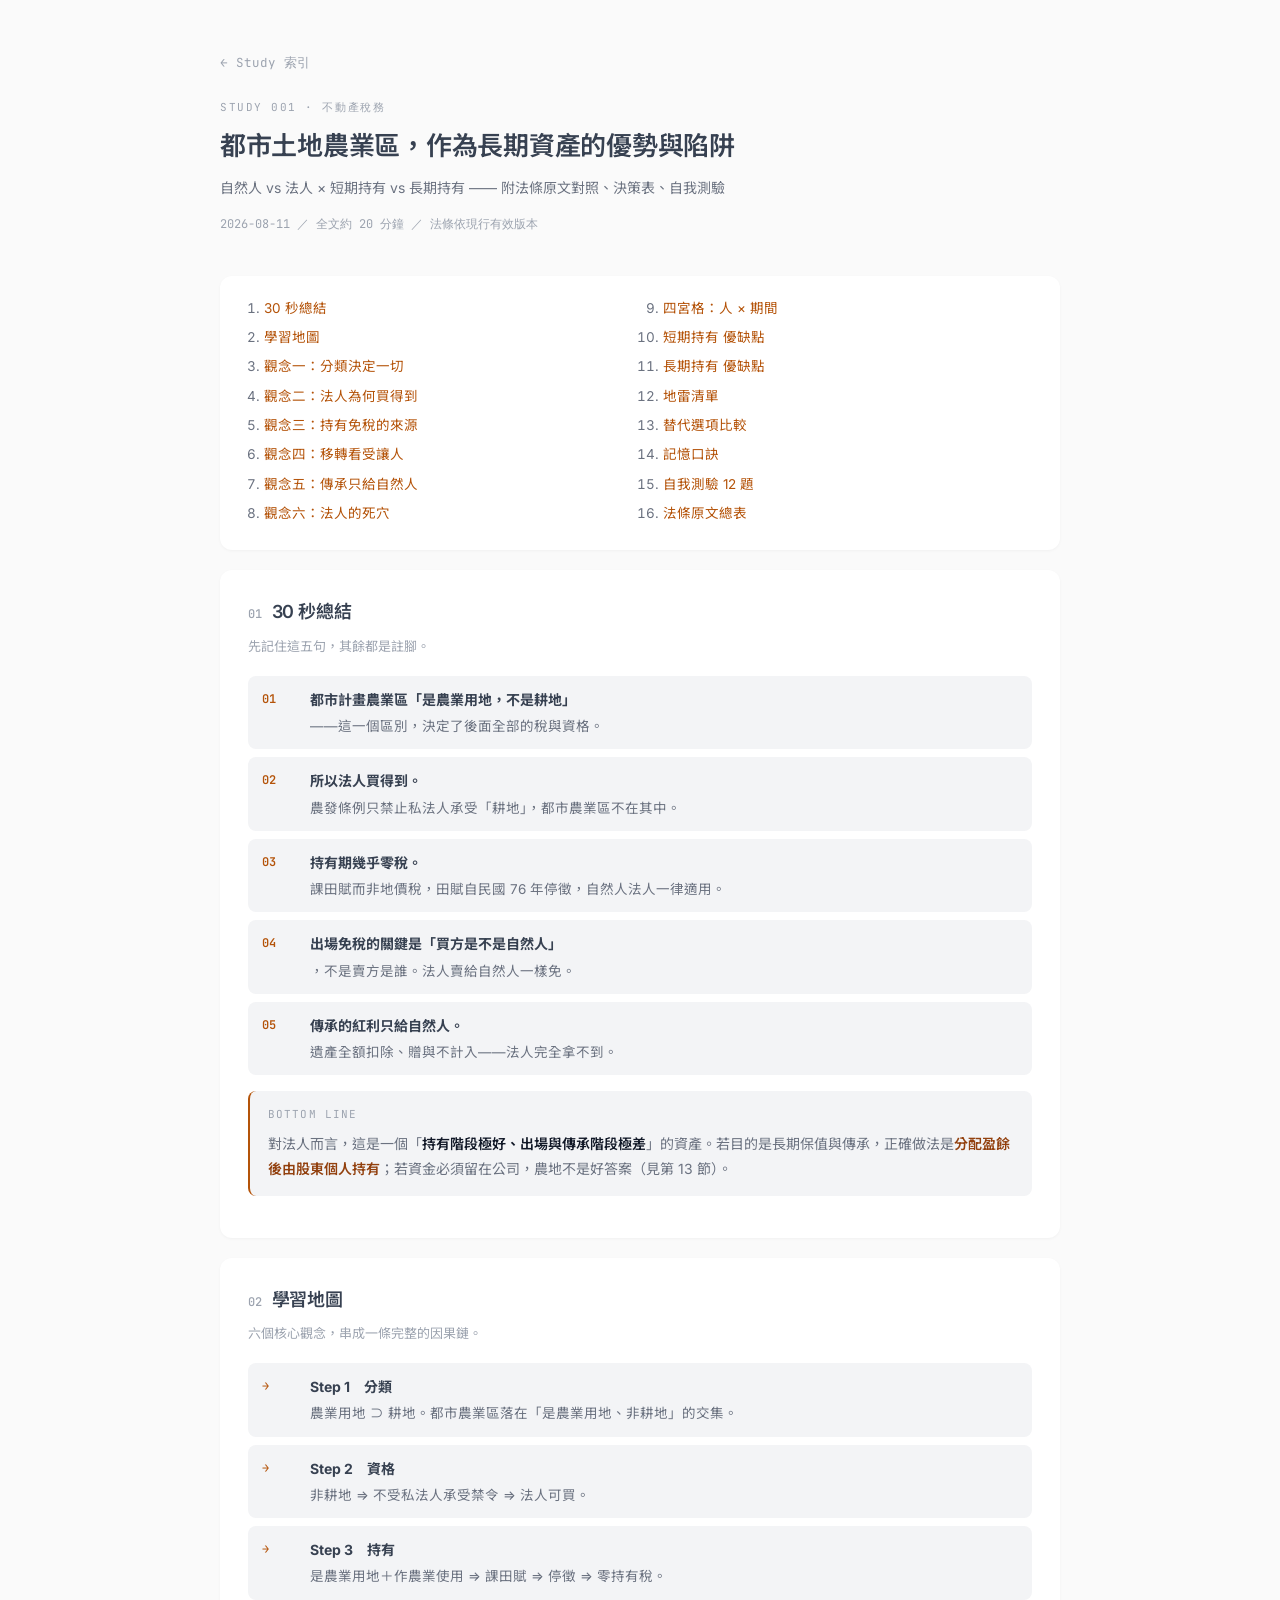
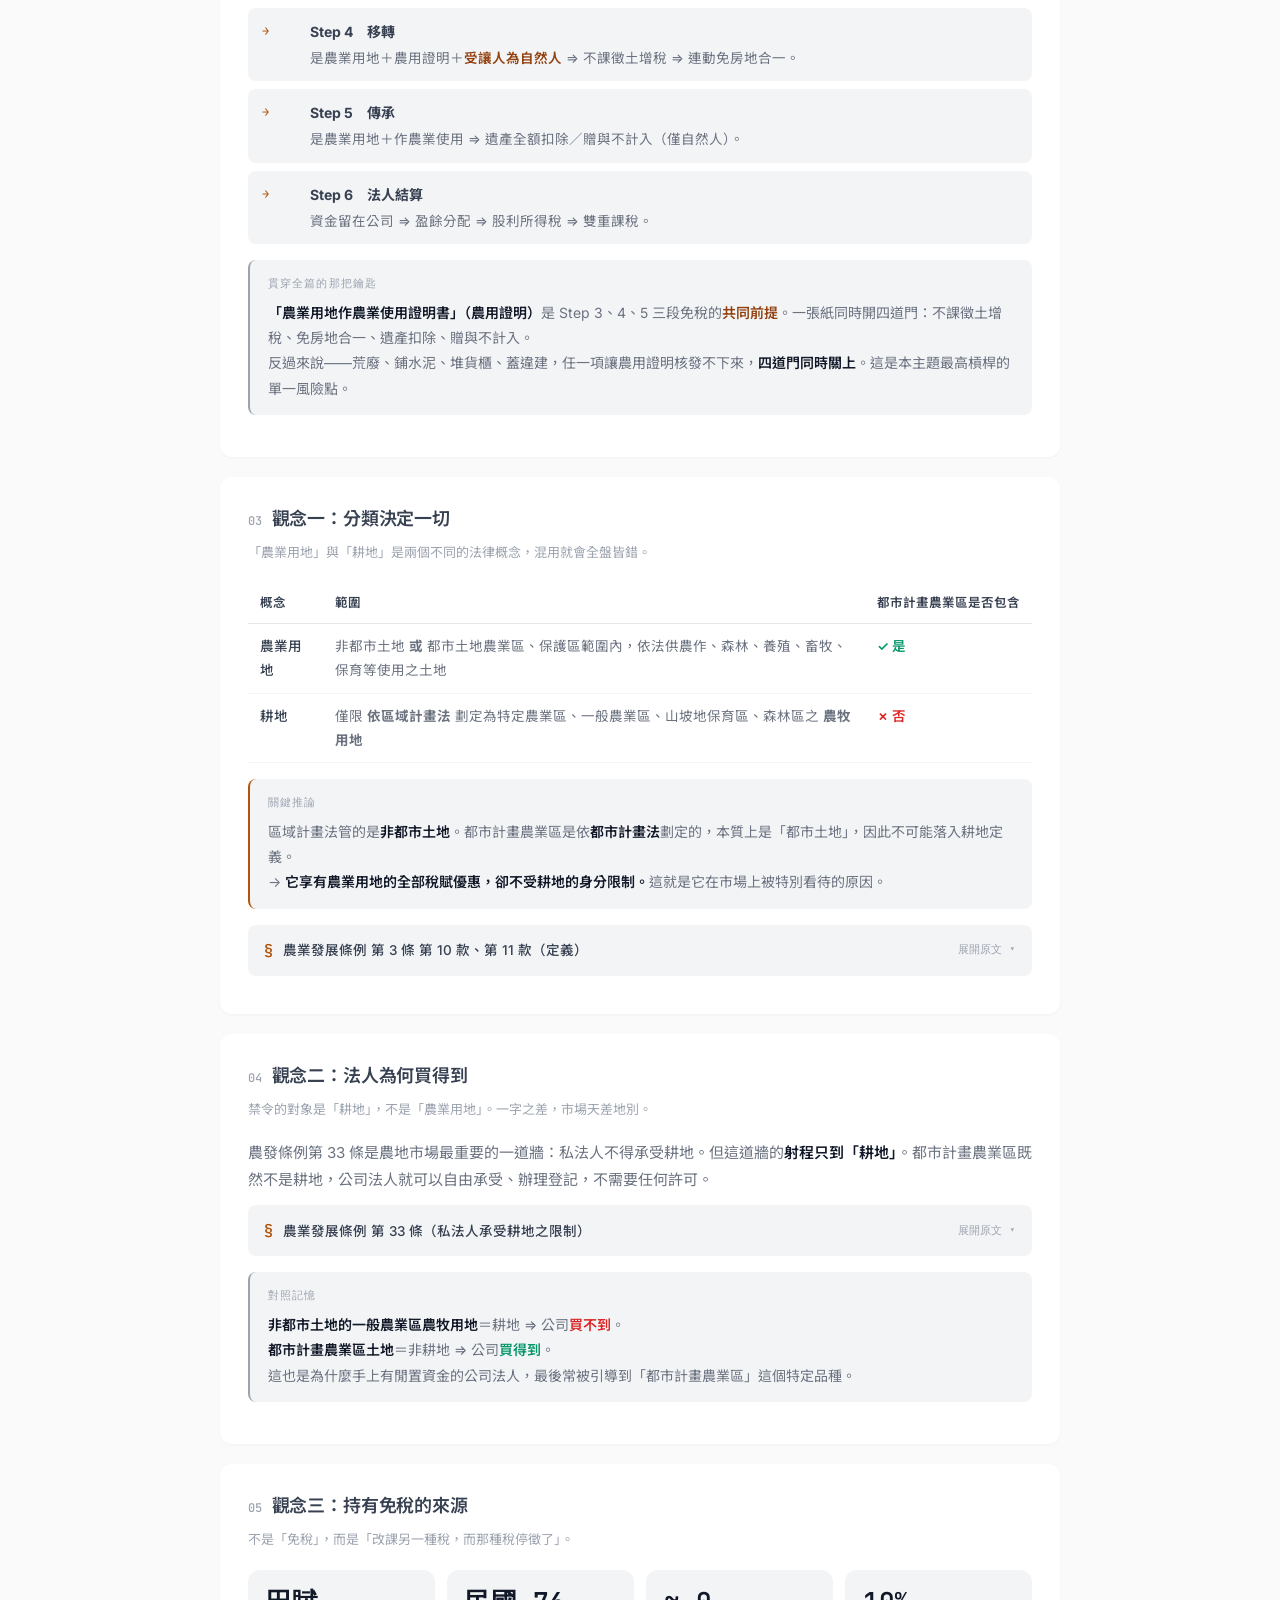
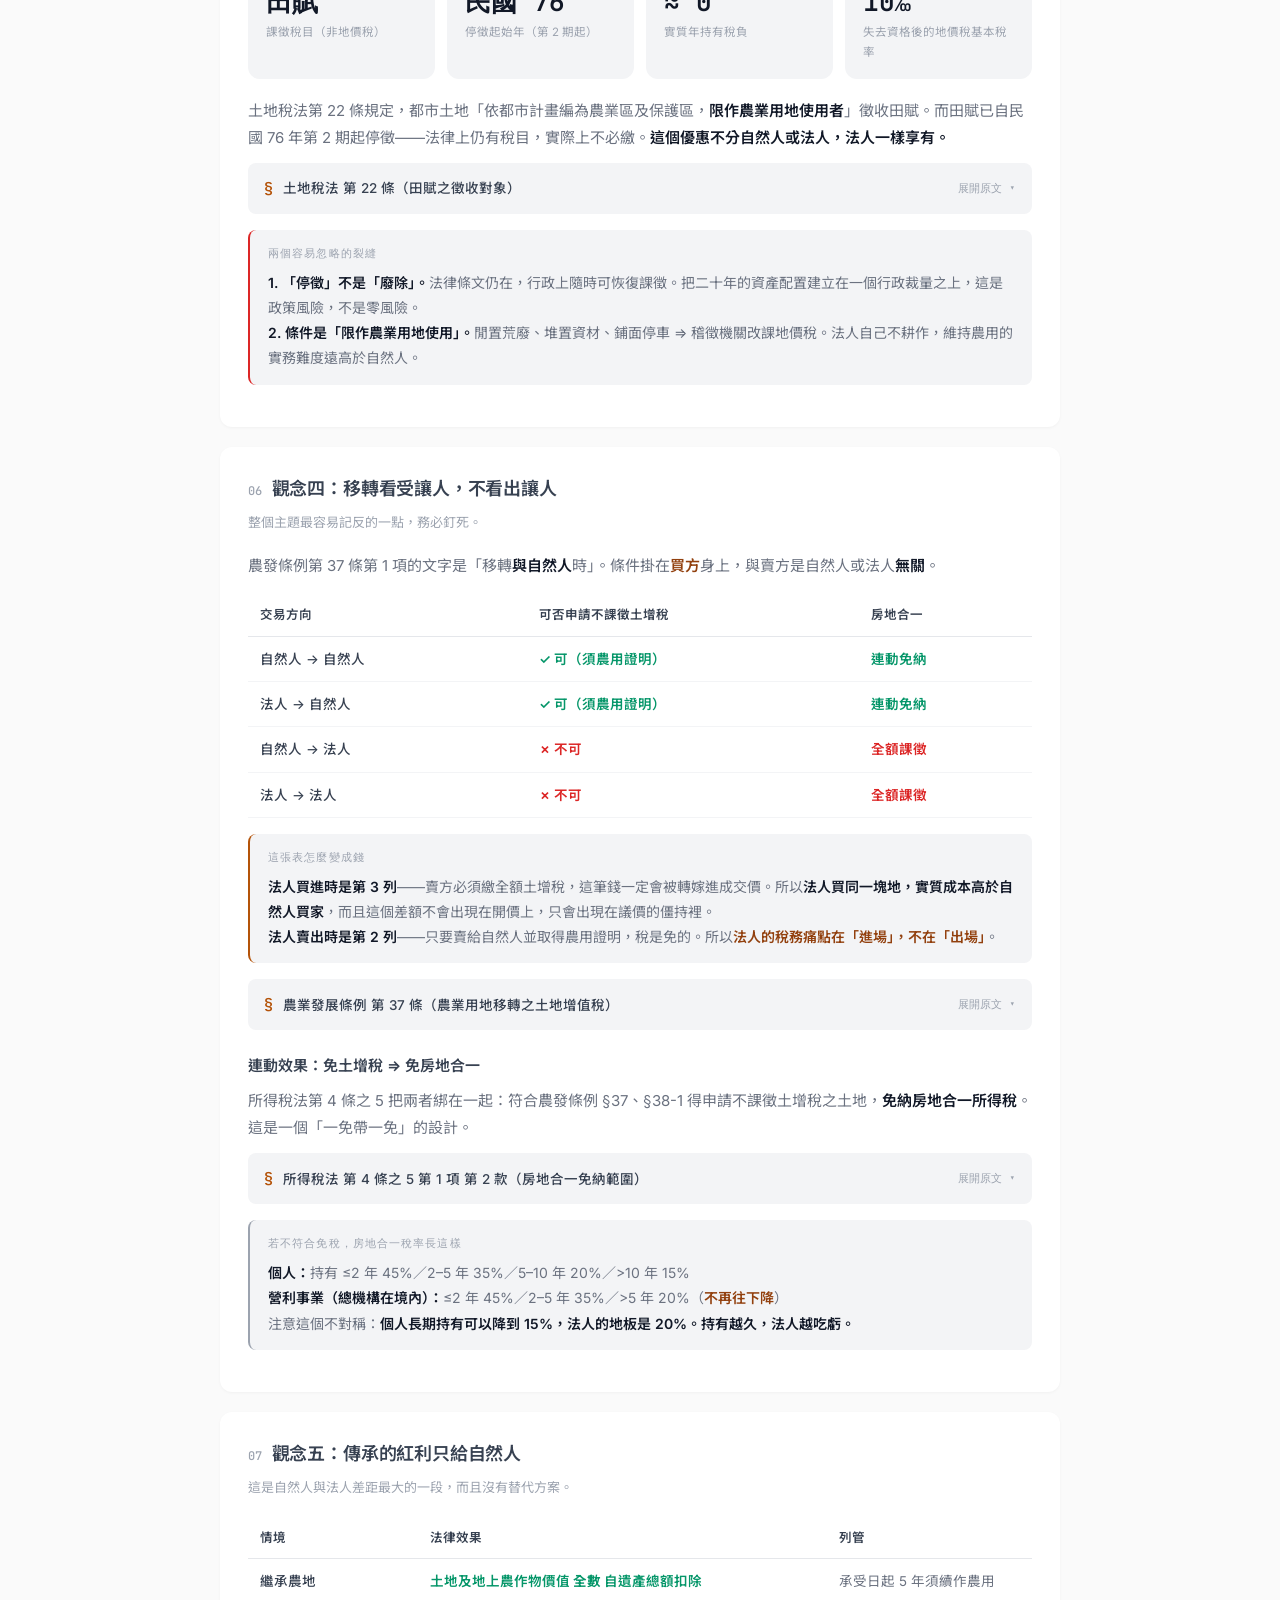
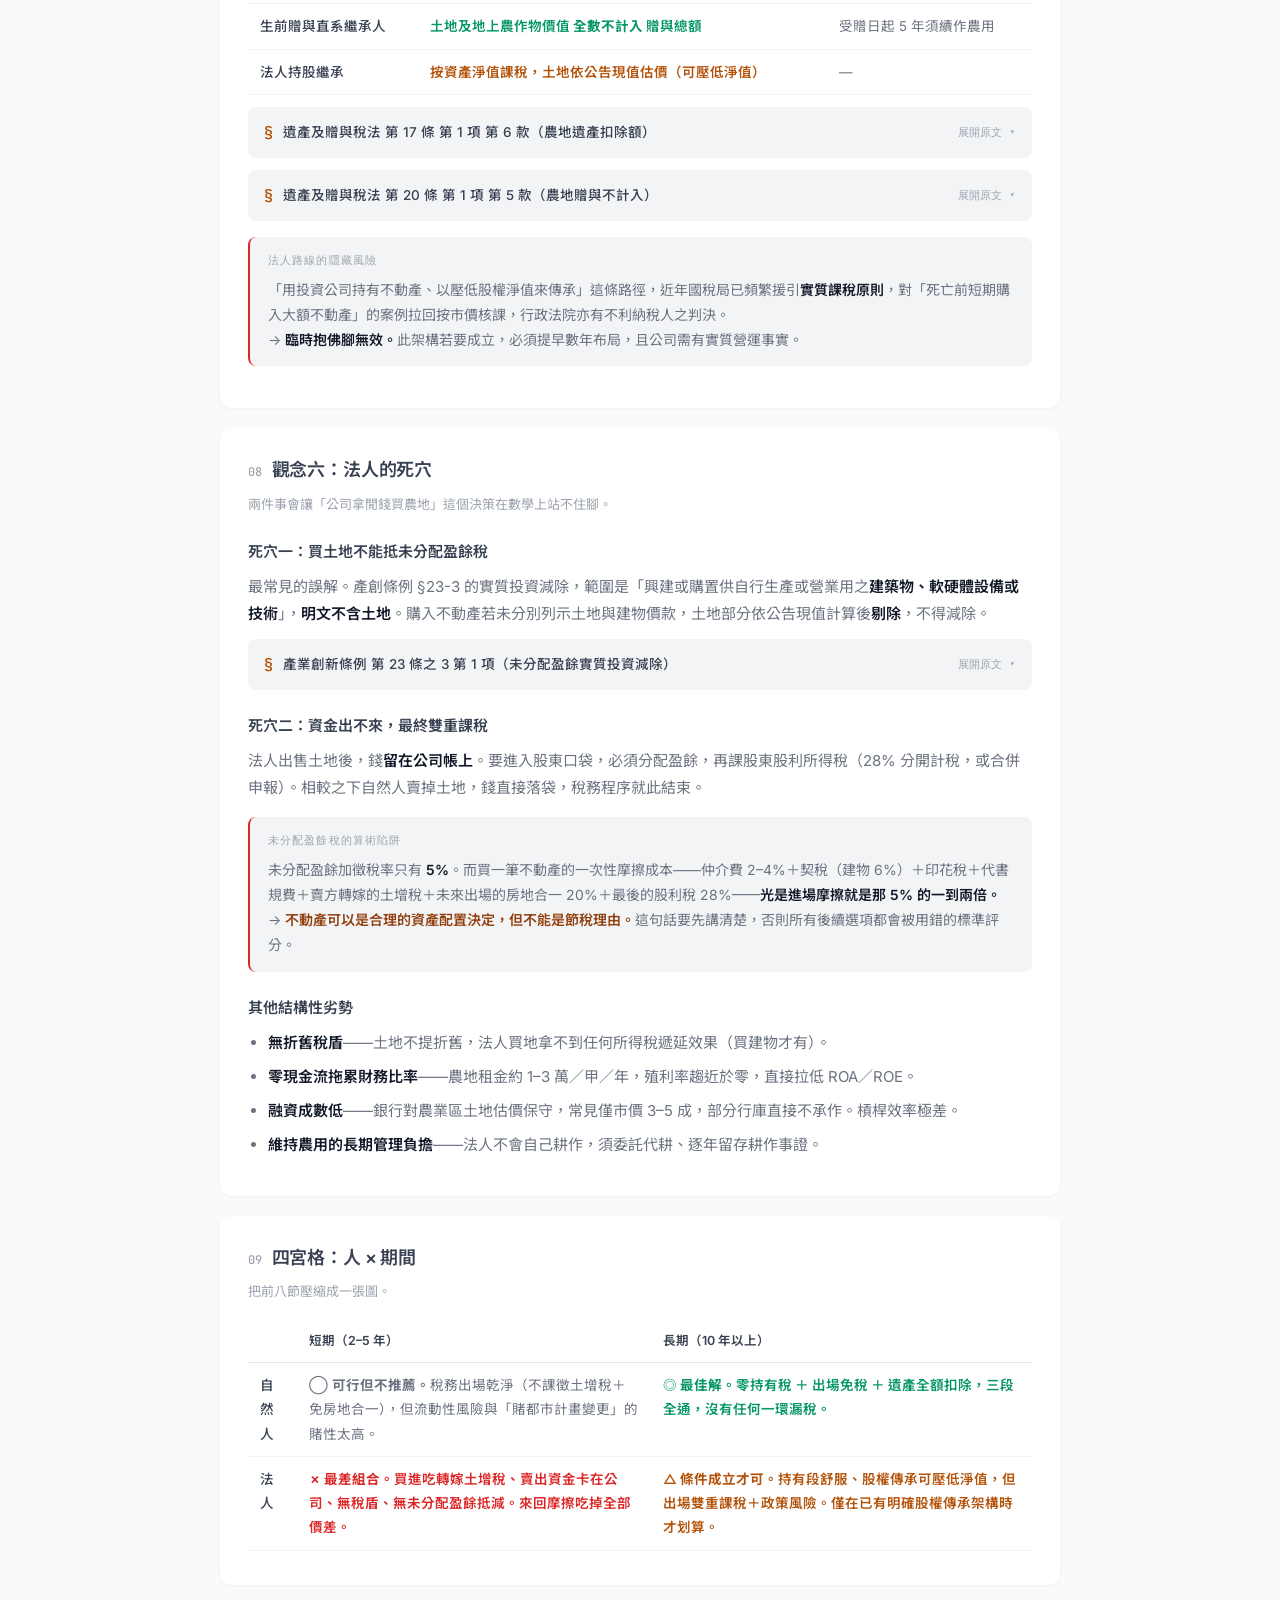
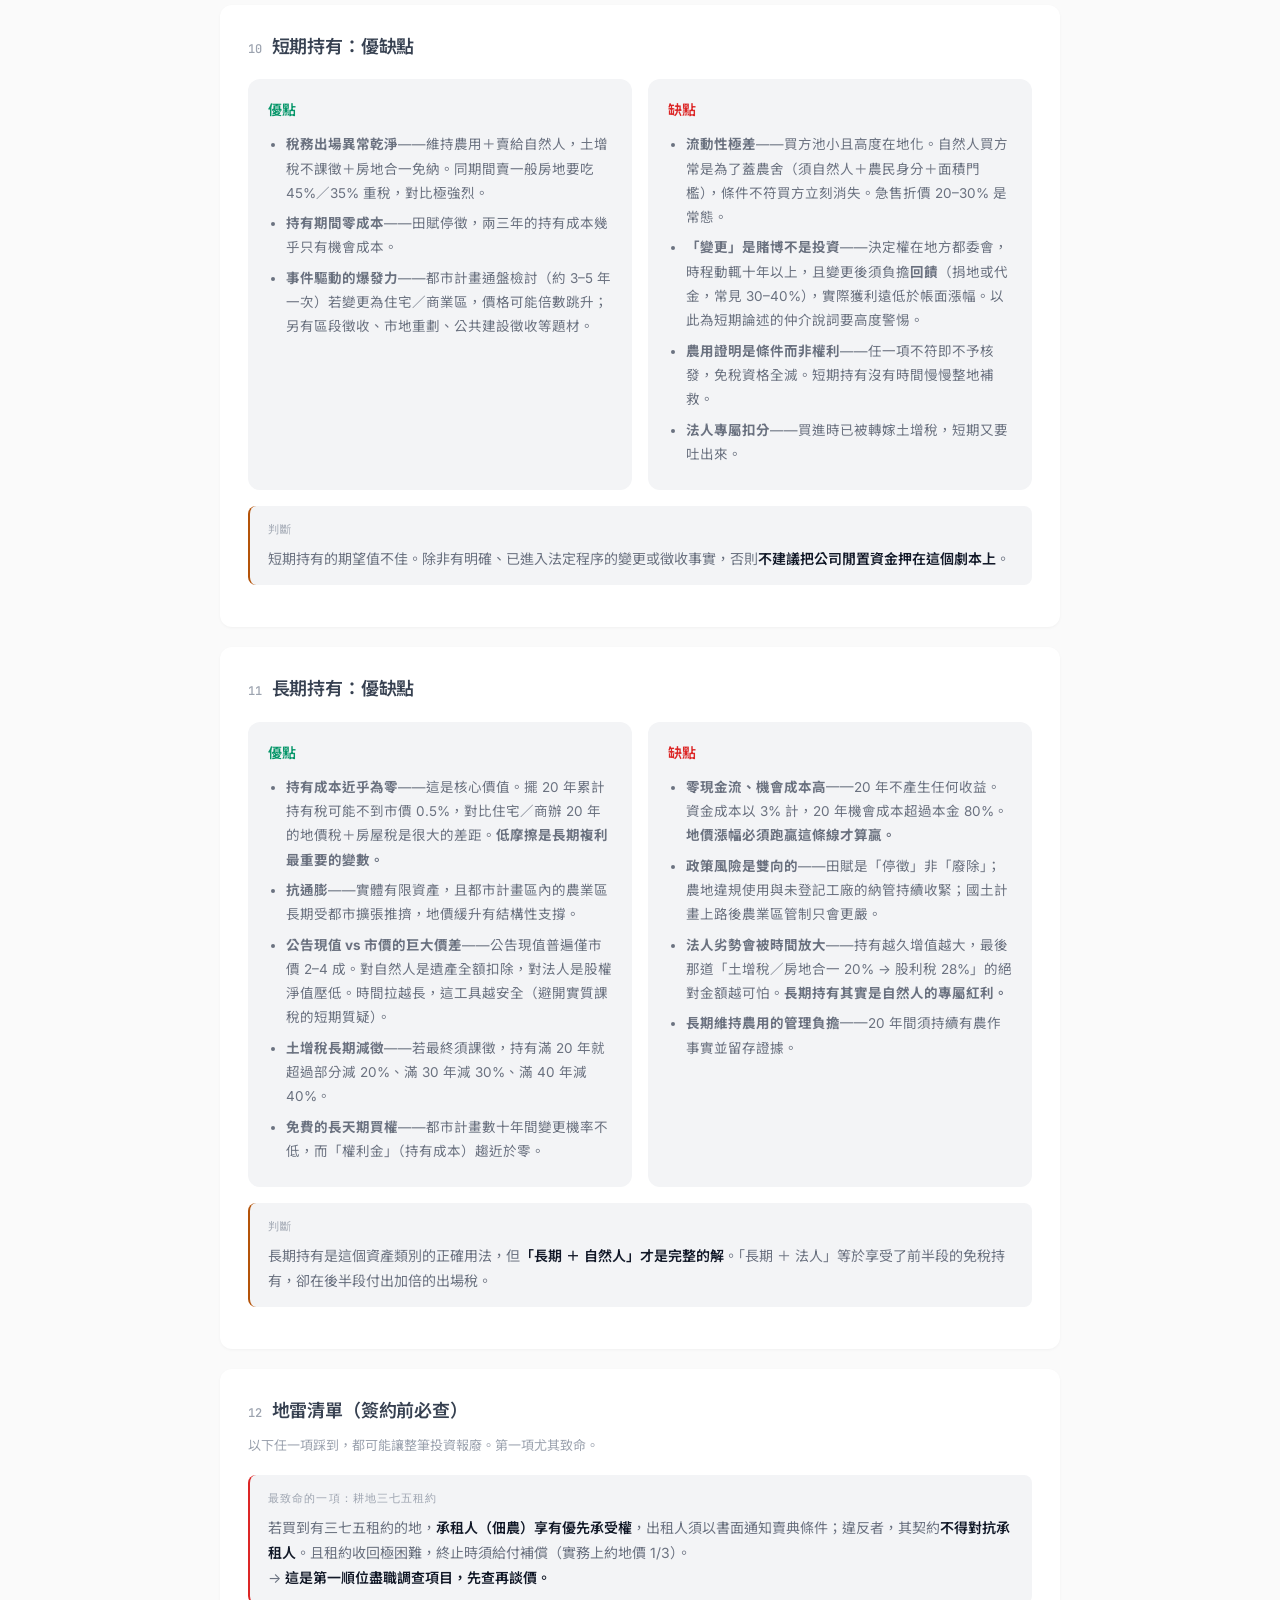
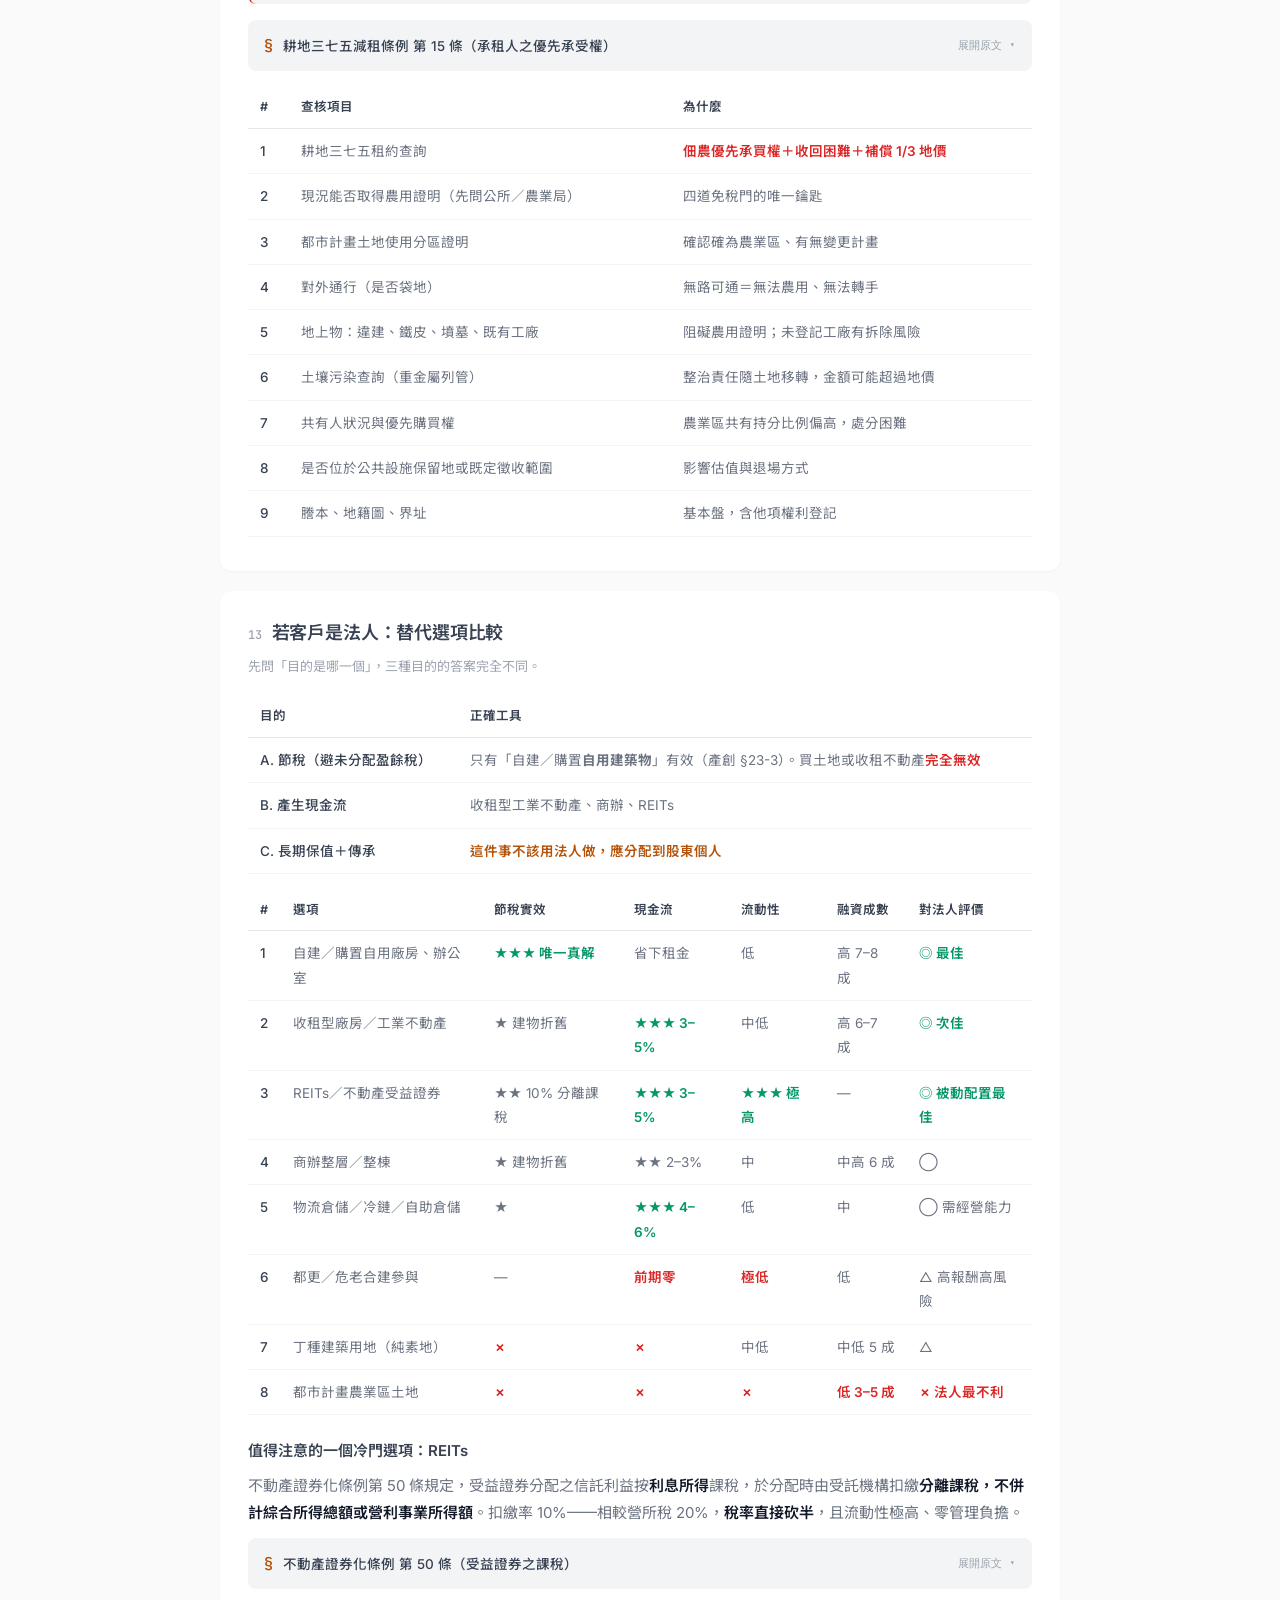
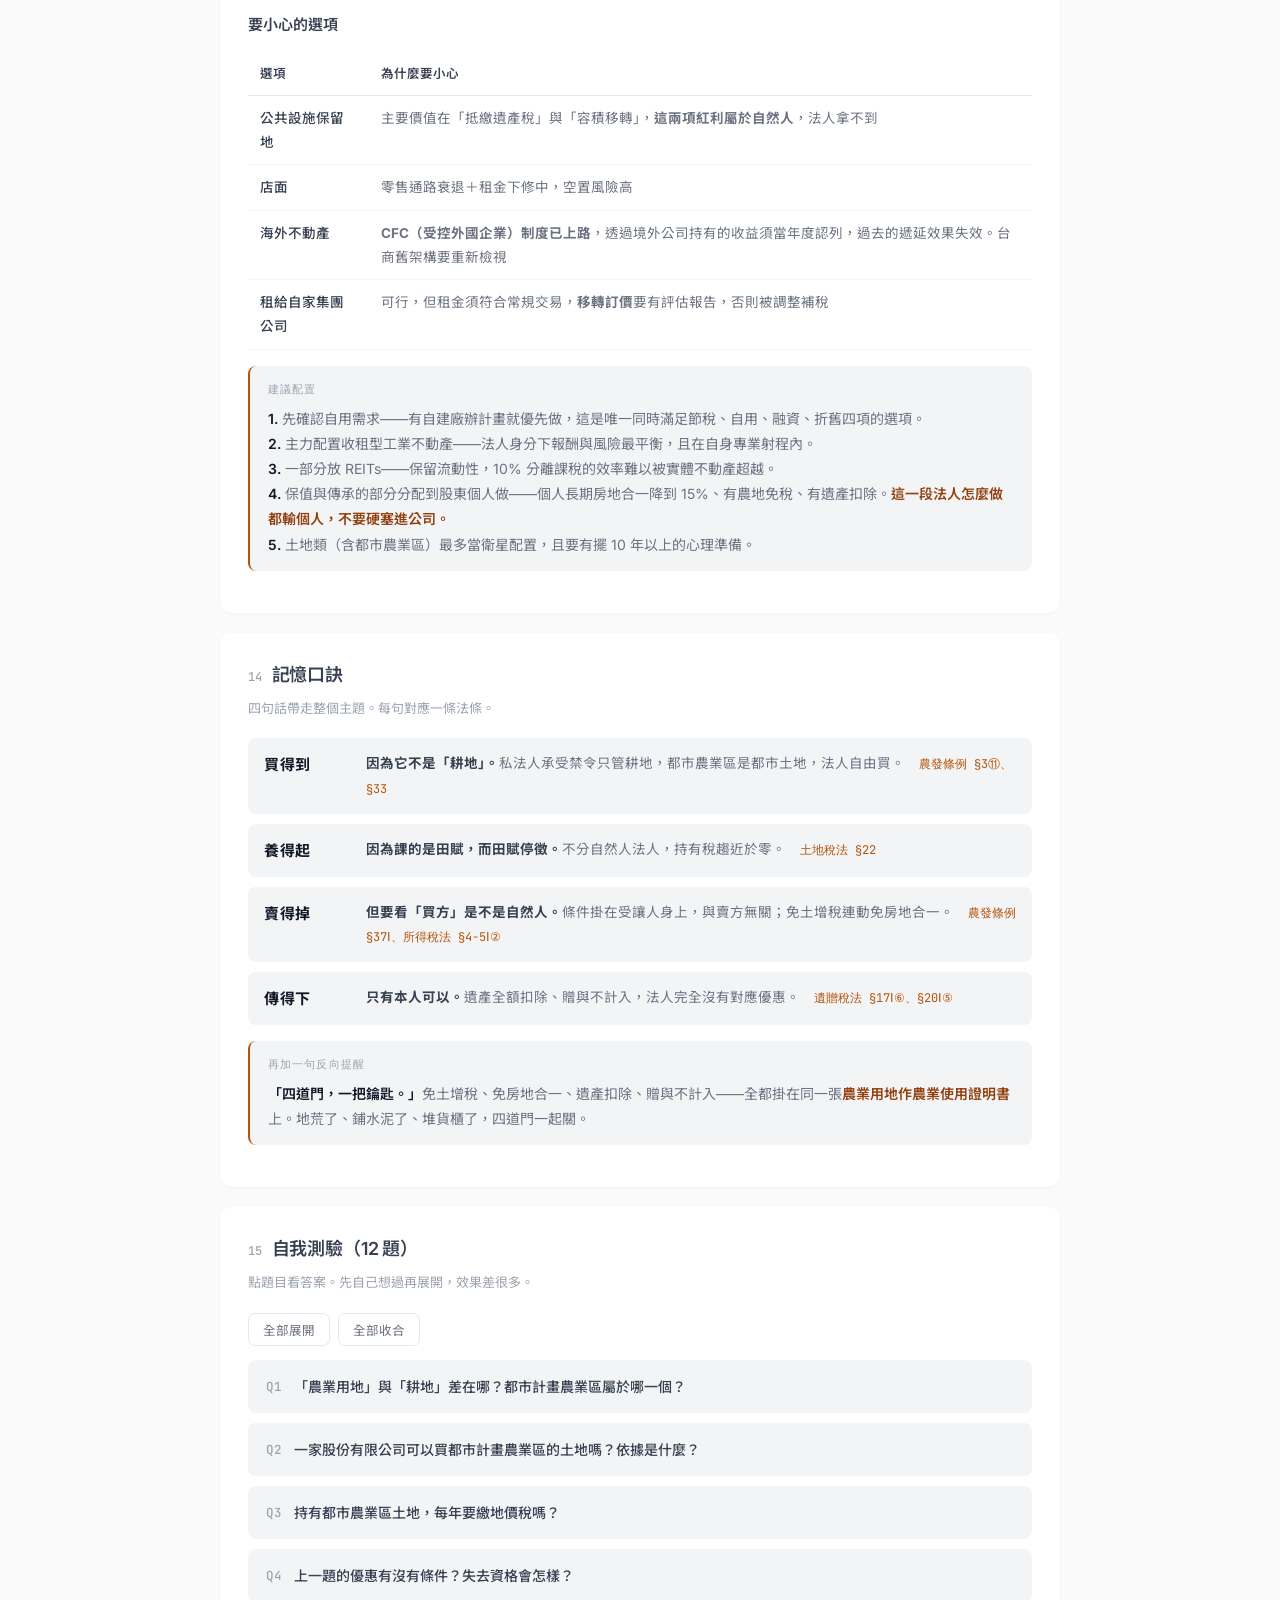
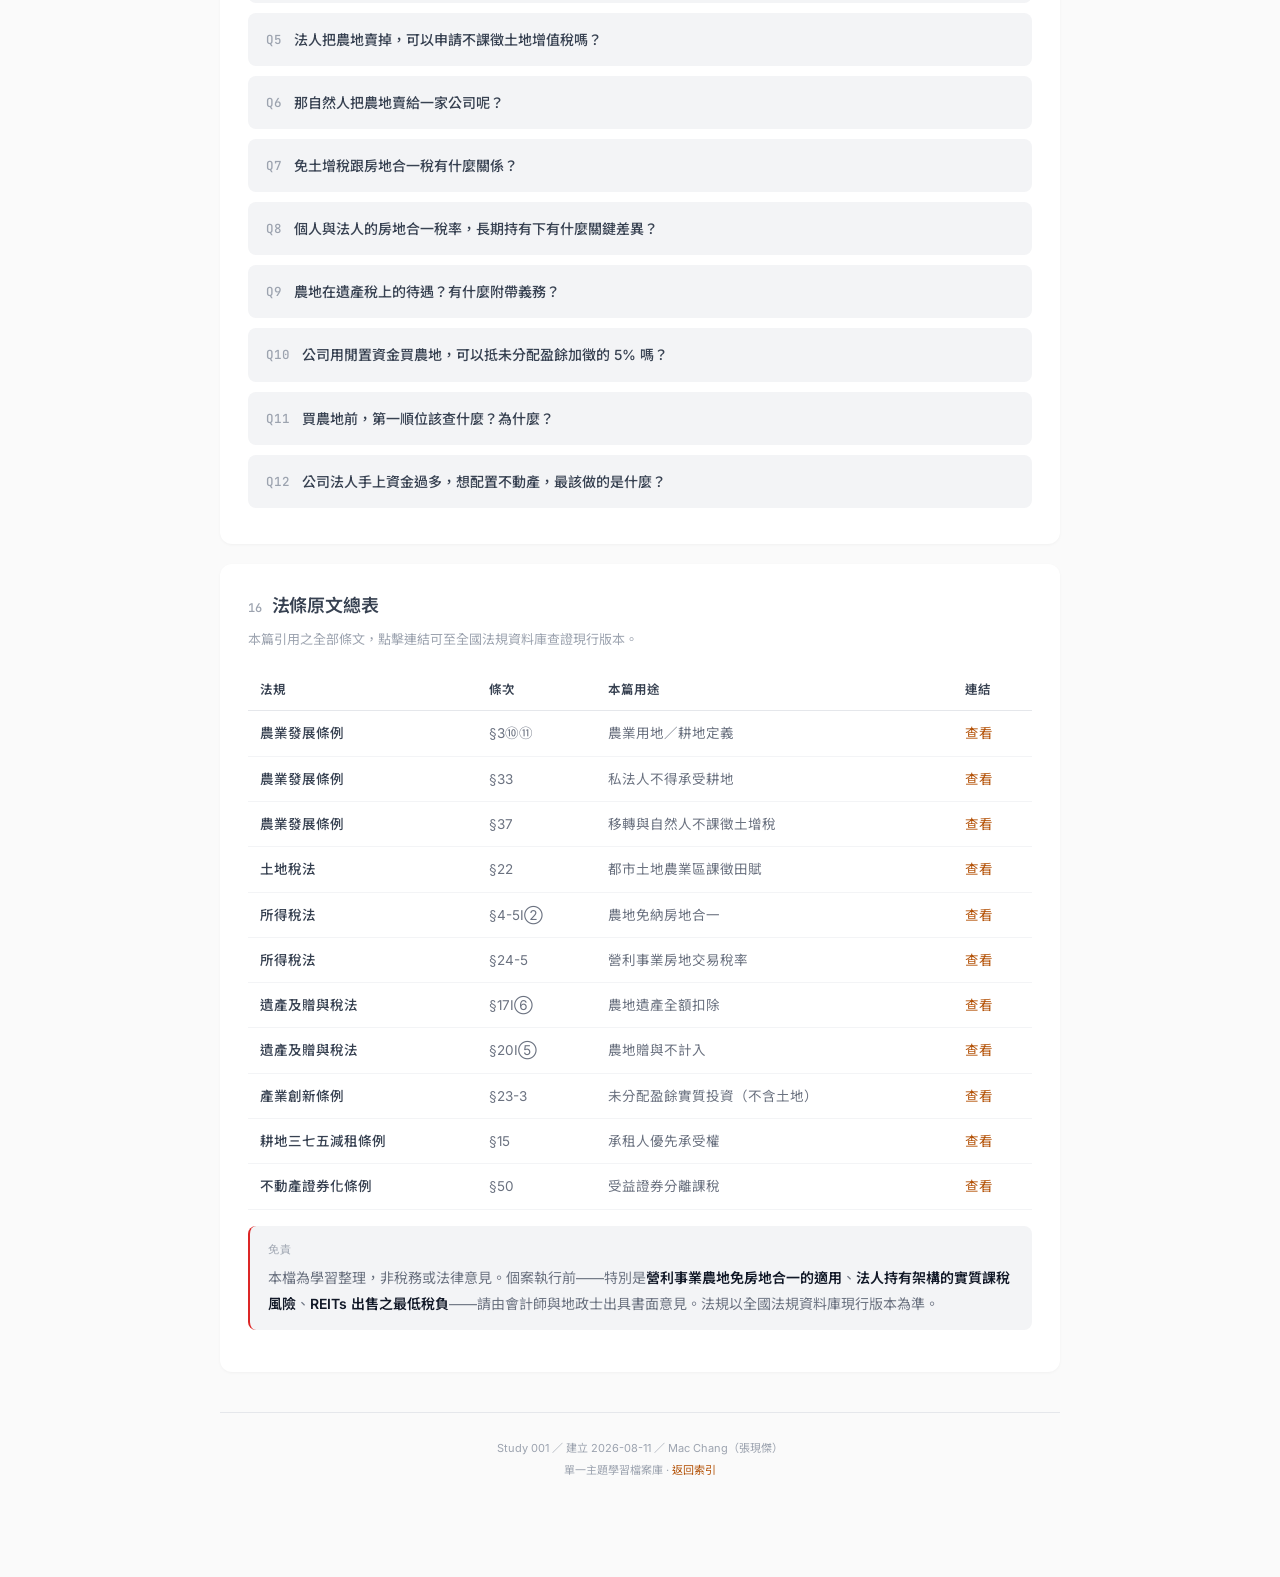
==== 001-urban-agricultural-zone/index.html @ 875e857a "Study 001: 都市土地農業區 — 自然人 vs 法人 x 短期 vs 長期 建立 Study 單一主題學習檔案庫： - 索引頁 + 極簡灰階版面規範 + _template 骨架 - 001 " ====
<!DOCTYPE html>
<html lang="zh-Hant">
<head>
<meta charset="UTF-8">
<meta name="viewport" content="width=device-width, initial-scale=1.0">
<title>Study 001｜都市土地農業區 — 自然人 vs 法人 × 短期 vs 長期</title>
<meta name="description" content="都市計畫農業區土地在長期資產配置下的優勢與陷阱，附法條原文對照、決策表、自我測驗。">
<link rel="preconnect" href="https://fonts.googleapis.com">
<link rel="preconnect" href="https://fonts.gstatic.com" crossorigin>
<link href="https://fonts.googleapis.com/css2?family=Inter:wght@400;500;600&family=Noto+Sans+TC:wght@400;500;700&family=JetBrains+Mono:wght@400;500&display=swap" rel="stylesheet">
<style>
:root{
  --black:#111827; --charcoal:#1F2937; --dark:#374151; --mid:#6B7280;
  --light:#9CA3AF; --border:#E5E7EB; --subtle:#F3F4F6; --bg:#FAFAFA; --white:#fff;
  --up:#059669; --down:#DC2626; --amber:#92400E; --amber-mid:#B45309;
  --font:"Inter","Noto Sans TC","Microsoft JhengHei",sans-serif;
  --mono:"JetBrains Mono","Consolas",monospace;
  --radius:12px; --shadow:0 1px 3px rgba(0,0,0,.04);
}
@media (prefers-color-scheme: dark){
  :root{ --bg:#111827; --white:#1F2937; --subtle:#273244; --border:#374151;
    --dark:#D1D5DB; --mid:#9CA3AF; --light:#6B7280; --black:#F3F4F6; --charcoal:#E5E7EB;
    --up:#34D399; --down:#F87171; --amber:#FBBF24; --amber-mid:#FCD34D; }
}
*{box-sizing:border-box;margin:0;padding:0}
body{font-family:var(--font);background:var(--bg);color:var(--mid);
  line-height:1.8;font-size:15px;-webkit-font-smoothing:antialiased}
.wrap{max-width:880px;margin:0 auto;padding:48px 20px 96px}

/* Header */
header{margin-bottom:40px}
.eyebrow{font-family:var(--mono);font-size:11px;letter-spacing:.14em;
  color:var(--light);text-transform:uppercase;margin-bottom:10px}
h1{font-size:26px;font-weight:600;color:var(--dark);line-height:1.45;letter-spacing:-.01em}
.sub{font-size:14px;color:var(--mid);margin-top:10px}
.meta{font-size:12px;color:var(--light);margin-top:14px;font-family:var(--mono)}

/* Cards */
.card{background:var(--white);border-radius:var(--radius);box-shadow:var(--shadow);
  padding:26px 28px;margin-bottom:20px}
h2{font-size:18px;font-weight:600;color:var(--dark);margin-bottom:6px;letter-spacing:-.01em}
h2 .n{font-family:var(--mono);font-size:12px;color:var(--light);margin-right:10px;font-weight:500}
h3{font-size:15px;font-weight:600;color:var(--dark);margin:22px 0 8px}
.lead{font-size:13px;color:var(--light);margin-bottom:18px}
p{margin-bottom:12px}
strong{color:var(--black);font-weight:600}
em{color:var(--amber);font-style:normal;font-weight:600}
ul,ol{margin:0 0 12px 20px}
li{margin-bottom:7px}
a{color:var(--amber-mid);text-decoration:none;border-bottom:1px solid transparent}
a:hover{border-bottom-color:var(--amber-mid)}
hr{border:0;border-top:1px solid var(--border);margin:26px 0}

/* Tables */
.tw{overflow-x:auto;margin:16px 0 8px;-webkit-overflow-scrolling:touch}
table{width:100%;border-collapse:collapse;font-size:13.5px;min-width:520px}
th{text-align:left;color:var(--dark);font-weight:600;padding:9px 12px;
  border-bottom:1px solid var(--border);white-space:nowrap;font-size:12.5px}
td{padding:10px 12px;border-bottom:1px solid var(--subtle);vertical-align:top;color:var(--mid)}
tr:hover td{background:var(--subtle)}
td:first-child{color:var(--dark);font-weight:500}
.yes{color:var(--up);font-weight:600}
.no{color:var(--down);font-weight:600}
.warn{color:var(--amber-mid);font-weight:600}

/* Callout */
.call{background:var(--subtle);border-left:2px solid var(--light);border-radius:8px;
  padding:14px 18px;margin:16px 0;font-size:14px}
.call.key{border-left-color:var(--amber-mid)}
.call.danger{border-left-color:var(--down)}
.call .t{display:block;font-size:11px;font-family:var(--mono);letter-spacing:.1em;
  text-transform:uppercase;color:var(--light);margin-bottom:6px}

/* Law block */
details.law{background:var(--subtle);border-radius:8px;margin:12px 0;overflow:hidden}
details.law summary{cursor:pointer;padding:12px 16px;font-size:13.5px;color:var(--dark);
  font-weight:500;list-style:none;display:flex;align-items:center;gap:10px;user-select:none}
details.law summary::-webkit-details-marker{display:none}
details.law summary::before{content:"§";font-family:var(--mono);color:var(--amber-mid);
  font-weight:600;font-size:15px}
details.law summary::after{content:"展開原文 ▾";margin-left:auto;font-size:11px;
  color:var(--light);font-family:var(--mono);white-space:nowrap}
details.law[open] summary::after{content:"收合 ▴"}
details.law .body{padding:0 18px 16px 18px}
.quote{font-size:13.5px;color:var(--dark);line-height:2;background:var(--white);
  border-radius:6px;padding:14px 16px;border:1px solid var(--border)}
.quote .p{display:block;margin-bottom:8px}
.quote .p:last-child{margin-bottom:0}
.src{font-size:11px;font-family:var(--mono);color:var(--light);margin-top:10px}

/* KPI */
.kpis{display:grid;grid-template-columns:repeat(auto-fit,minmax(140px,1fr));gap:12px;margin:18px 0}
.kpi{background:var(--subtle);border-radius:var(--radius);padding:16px 18px}
.kpi .v{font-size:26px;font-weight:600;color:var(--black);line-height:1.2;font-family:var(--mono)}
.kpi .l{font-size:11.5px;color:var(--light);margin-top:5px}

/* Mnemonic */
.mn{display:grid;gap:10px;margin:16px 0}
.mn .row{display:grid;grid-template-columns:88px 1fr;gap:14px;align-items:start;
  background:var(--subtle);border-radius:8px;padding:13px 16px}
.mn .k{font-size:15px;font-weight:700;color:var(--black);letter-spacing:.04em}
.mn .d{font-size:13.5px}
.mn .d b{color:var(--dark)}
.mn code{font-family:var(--mono);font-size:12px;color:var(--amber-mid)}

/* Quiz */
.q{background:var(--subtle);border-radius:8px;margin-bottom:10px;overflow:hidden}
.q .qq{padding:14px 18px;cursor:pointer;font-size:14px;color:var(--dark);
  font-weight:500;display:flex;gap:12px;user-select:none}
.q .qq .num{font-family:var(--mono);color:var(--light);font-size:12.5px;flex:none;padding-top:2px}
.q .aa{display:none;padding:0 18px 16px 48px;font-size:13.5px;color:var(--mid);
  border-top:1px solid var(--border);padding-top:14px;margin-top:0}
.q.open .aa{display:block}
.q .aa .tag{display:inline-block;font-family:var(--mono);font-size:11px;
  background:var(--white);color:var(--amber-mid);padding:2px 8px;border-radius:4px;
  margin-bottom:8px;border:1px solid var(--border)}
.qbar{display:flex;gap:8px;margin-bottom:14px}
.btn{font-family:var(--font);font-size:12.5px;color:var(--mid);background:var(--white);
  border:1px solid var(--border);border-radius:7px;padding:6px 14px;cursor:pointer}
.btn:hover{color:var(--dark);border-color:var(--light)}

/* Map */
.map{display:grid;gap:8px;margin:16px 0}
.map .step{display:grid;grid-template-columns:34px 1fr;gap:14px;align-items:start;
  padding:11px 14px;background:var(--subtle);border-radius:8px}
.map .step .i{font-family:var(--mono);font-size:12px;color:var(--amber-mid);
  font-weight:600;padding-top:2px}
.map .step .t{font-size:13.5px}
.map .step .t b{color:var(--dark);display:block;margin-bottom:2px;font-size:14px}

/* Grid 2col */
.g2{display:grid;grid-template-columns:1fr 1fr;gap:16px;margin:16px 0}
@media(max-width:640px){.g2{grid-template-columns:1fr}}
.box{background:var(--subtle);border-radius:var(--radius);padding:18px 20px}
.box h4{font-size:14px;font-weight:600;color:var(--dark);margin-bottom:10px}
.box.good h4{color:var(--up)}
.box.bad h4{color:var(--down)}
.box ul{margin:0 0 0 18px;font-size:13.5px}
.box li{margin-bottom:6px}

/* nav */
nav.toc{background:var(--white);border-radius:var(--radius);box-shadow:var(--shadow);
  padding:20px 26px;margin-bottom:20px}
nav.toc ol{margin:0 0 0 18px;font-size:13.5px;columns:2;column-gap:28px}
@media(max-width:640px){nav.toc ol{columns:1}}
nav.toc li{margin-bottom:5px;break-inside:avoid}
.back{display:inline-block;font-size:12.5px;font-family:var(--mono);
  color:var(--light);margin-bottom:22px}
footer{text-align:center;font-size:11px;color:var(--light);margin-top:40px;
  padding-top:24px;border-top:1px solid var(--border);line-height:2}
</style>
</head>
<body>
<div class="wrap">

<a class="back" href="../">← Study 索引</a>

<header>
  <div class="eyebrow">Study 001 · 不動產稅務</div>
  <h1>都市土地農業區，作為長期資產的優勢與陷阱</h1>
  <p class="sub">自然人 vs 法人 × 短期持有 vs 長期持有 —— 附法條原文對照、決策表、自我測驗</p>
  <div class="meta">2026-08-11 ／ 全文約 20 分鐘 ／ 法條依現行有效版本</div>
</header>

<nav class="toc">
  <ol>
    <li><a href="#s1">30 秒總結</a></li>
    <li><a href="#s2">學習地圖</a></li>
    <li><a href="#s3">觀念一：分類決定一切</a></li>
    <li><a href="#s4">觀念二：法人為何買得到</a></li>
    <li><a href="#s5">觀念三：持有免稅的來源</a></li>
    <li><a href="#s6">觀念四：移轉看受讓人</a></li>
    <li><a href="#s7">觀念五：傳承只給自然人</a></li>
    <li><a href="#s8">觀念六：法人的死穴</a></li>
    <li><a href="#s9">四宮格：人 × 期間</a></li>
    <li><a href="#s10">短期持有 優缺點</a></li>
    <li><a href="#s11">長期持有 優缺點</a></li>
    <li><a href="#s12">地雷清單</a></li>
    <li><a href="#s13">替代選項比較</a></li>
    <li><a href="#s14">記憶口訣</a></li>
    <li><a href="#s15">自我測驗 12 題</a></li>
    <li><a href="#s16">法條原文總表</a></li>
  </ol>
</nav>

<!-- 1 -->
<section class="card" id="s1">
  <h2><span class="n">01</span>30 秒總結</h2>
  <p class="lead">先記住這五句，其餘都是註腳。</p>
  <div class="map">
    <div class="step"><div class="i">01</div><div class="t"><b>都市計畫農業區「是農業用地，不是耕地」</b>——這一個區別，決定了後面全部的稅與資格。</div></div>
    <div class="step"><div class="i">02</div><div class="t"><b>所以法人買得到。</b>農發條例只禁止私法人承受「耕地」，都市農業區不在其中。</div></div>
    <div class="step"><div class="i">03</div><div class="t"><b>持有期幾乎零稅。</b>課田賦而非地價稅，田賦自民國 76 年停徵，自然人法人一律適用。</div></div>
    <div class="step"><div class="i">04</div><div class="t"><b>出場免稅的關鍵是「買方是不是自然人」</b>，不是賣方是誰。法人賣給自然人一樣免。</div></div>
    <div class="step"><div class="i">05</div><div class="t"><b>傳承的紅利只給自然人。</b>遺產全額扣除、贈與不計入——法人完全拿不到。</div></div>
  </div>
  <div class="call key">
    <span class="t">Bottom line</span>
    對法人而言，這是一個「<strong>持有階段極好、出場與傳承階段極差</strong>」的資產。若目的是長期保值與傳承，正確做法是<em>分配盈餘後由股東個人持有</em>；若資金必須留在公司，農地不是好答案（見第 13 節）。
  </div>
</section>

<!-- 2 -->
<section class="card" id="s2">
  <h2><span class="n">02</span>學習地圖</h2>
  <p class="lead">六個核心觀念，串成一條完整的因果鏈。</p>
  <div class="map">
    <div class="step"><div class="i">→</div><div class="t"><b>Step 1　分類</b>農業用地 ⊃ 耕地。都市農業區落在「是農業用地、非耕地」的交集。</div></div>
    <div class="step"><div class="i">→</div><div class="t"><b>Step 2　資格</b>非耕地 ⇒ 不受私法人承受禁令 ⇒ 法人可買。</div></div>
    <div class="step"><div class="i">→</div><div class="t"><b>Step 3　持有</b>是農業用地＋作農業使用 ⇒ 課田賦 ⇒ 停徵 ⇒ 零持有稅。</div></div>
    <div class="step"><div class="i">→</div><div class="t"><b>Step 4　移轉</b>是農業用地＋農用證明＋<em>受讓人為自然人</em> ⇒ 不課徵土增稅 ⇒ 連動免房地合一。</div></div>
    <div class="step"><div class="i">→</div><div class="t"><b>Step 5　傳承</b>是農業用地＋作農業使用 ⇒ 遺產全額扣除／贈與不計入（僅自然人）。</div></div>
    <div class="step"><div class="i">→</div><div class="t"><b>Step 6　法人結算</b>資金留在公司 ⇒ 盈餘分配 ⇒ 股利所得稅 ⇒ 雙重課稅。</div></div>
  </div>
  <div class="call">
    <span class="t">貫穿全篇的那把鑰匙</span>
    <strong>「農業用地作農業使用證明書」（農用證明）</strong>是 Step 3、4、5 三段免稅的<em>共同前提</em>。一張紙同時開四道門：不課徵土增稅、免房地合一、遺產扣除、贈與不計入。<br>
    反過來說——荒廢、鋪水泥、堆貨櫃、蓋違建，任一項讓農用證明核發不下來，<strong>四道門同時關上</strong>。這是本主題最高槓桿的單一風險點。
  </div>
</section>

<!-- 3 -->
<section class="card" id="s3">
  <h2><span class="n">03</span>觀念一：分類決定一切</h2>
  <p class="lead">「農業用地」與「耕地」是兩個不同的法律概念，混用就會全盤皆錯。</p>

  <div class="tw"><table>
    <tr><th>概念</th><th>範圍</th><th>都市計畫農業區是否包含</th></tr>
    <tr><td>農業用地</td><td>非都市土地 <b>或</b> 都市土地農業區、保護區範圍內，依法供農作、森林、養殖、畜牧、保育等使用之土地</td><td class="yes">✓ 是</td></tr>
    <tr><td>耕地</td><td>僅限 <b>依區域計畫法</b> 劃定為特定農業區、一般農業區、山坡地保育區、森林區之 <b>農牧用地</b></td><td class="no">✗ 否</td></tr>
  </table></div>

  <div class="call key">
    <span class="t">關鍵推論</span>
    區域計畫法管的是<strong>非都市土地</strong>。都市計畫農業區是依<strong>都市計畫法</strong>劃定的，本質上是「都市土地」，因此不可能落入耕地定義。<br>
    → <strong>它享有農業用地的全部稅賦優惠，卻不受耕地的身分限制。</strong>這就是它在市場上被特別看待的原因。
  </div>

  <details class="law">
    <summary>農業發展條例 第 3 條 第 10 款、第 11 款（定義）</summary>
    <div class="body">
      <div class="quote">
        <span class="p"><b>十、農業用地：</b>指非都市土地或都市土地農業區、保護區範圍內，依法供下列使用之土地：<br>
        （一）供農作、森林、養殖、畜牧及保育使用者。<br>
        （二）供與農業經營不可分離之農舍、畜禽舍、倉儲設備、曬場、集貨場、農路、灌溉、排水及其他農用之土地。<br>
        （三）農民團體與合作農場所有直接供農業使用之倉庫、冷凍（藏）庫、農機中心、蠶種製造（繁殖）場、集貨場、檢驗場等用地。</span>
        <span class="p"><b>十一、耕地：</b>指依區域計畫法劃定為特定農業區、一般農業區、山坡地保育區及森林區之農牧用地。</span>
      </div>
      <div class="src">來源：<a href="https://law.moj.gov.tw/LawClass/LawSingle.aspx?pcode=M0020001&flno=3" target="_blank" rel="noopener">全國法規資料庫 · 農業發展條例§3</a></div>
    </div>
  </details>
</section>

<!-- 4 -->
<section class="card" id="s4">
  <h2><span class="n">04</span>觀念二：法人為何買得到</h2>
  <p class="lead">禁令的對象是「耕地」，不是「農業用地」。一字之差，市場天差地別。</p>

  <p>農發條例第 33 條是農地市場最重要的一道牆：私法人不得承受耕地。但這道牆的<strong>射程只到「耕地」</strong>。都市計畫農業區既然不是耕地，公司法人就可以自由承受、辦理登記，不需要任何許可。</p>

  <details class="law">
    <summary>農業發展條例 第 33 條（私法人承受耕地之限制）</summary>
    <div class="body">
      <div class="quote">
        <span class="p">私法人不得承受耕地。但符合第三十四條規定之農民團體、農業企業機構或農業試驗研究機構經取得許可者，不在此限。</span>
      </div>
      <div class="src">來源：<a href="https://law.moj.gov.tw/LawClass/LawSingle.aspx?pcode=M0020001&flno=33" target="_blank" rel="noopener">全國法規資料庫 · 農業發展條例§33</a></div>
    </div>
  </details>

  <div class="call">
    <span class="t">對照記憶</span>
    <strong>非都市土地的一般農業區農牧用地</strong>＝耕地 ⇒ 公司<span class="no">買不到</span>。<br>
    <strong>都市計畫農業區土地</strong>＝非耕地 ⇒ 公司<span class="yes">買得到</span>。<br>
    這也是為什麼手上有閒置資金的公司法人，最後常被引導到「都市計畫農業區」這個特定品種。
  </div>
</section>

<!-- 5 -->
<section class="card" id="s5">
  <h2><span class="n">05</span>觀念三：持有免稅的來源</h2>
  <p class="lead">不是「免稅」，而是「改課另一種稅，而那種稅停徵了」。</p>

  <div class="kpis">
    <div class="kpi"><div class="v">田賦</div><div class="l">課徵稅目（非地價稅）</div></div>
    <div class="kpi"><div class="v">民國 76</div><div class="l">停徵起始年（第 2 期起）</div></div>
    <div class="kpi"><div class="v">≈ 0</div><div class="l">實質年持有稅負</div></div>
    <div class="kpi"><div class="v">10‰</div><div class="l">失去資格後的地價稅基本稅率</div></div>
  </div>

  <p>土地稅法第 22 條規定，都市土地「依都市計畫編為農業區及保護區，<strong>限作農業用地使用者</strong>」徵收田賦。而田賦已自民國 76 年第 2 期起停徵——法律上仍有稅目，實際上不必繳。<strong>這個優惠不分自然人或法人，法人一樣享有。</strong></p>

  <details class="law">
    <summary>土地稅法 第 22 條（田賦之徵收對象）</summary>
    <div class="body">
      <div class="quote">
        <span class="p">非都市土地依法編定之農業用地或未規定地價者，徵收田賦。但都市土地合於左列規定者亦同：</span>
        <span class="p">一、依都市計畫編為農業區及保護區，限作農業用地使用者。<br>
        二、公共設施尚未完竣前，仍作農業用地使用者。<br>
        三、依法限制建築，仍作農業用地使用者。<br>
        四、依法不能建築，仍作農業用地使用者。<br>
        五、依都市計畫編為公共設施保留地，仍作農業用地使用者。</span>
        <span class="p">前項第二款及第三款，以自耕農地及依耕地三七五減租條例出租之耕地為限。</span>
        <span class="p">農民團體與合作農場所有直接供農業使用之倉庫、冷凍（藏）庫、農機中心、蠶種製造（繁殖）場、集貨場、檢驗場、水稻育苗用地、儲水池、農用溫室、農產品批發市場等用地，仍徵收田賦。</span>
        <span class="p">公有土地供公共使用及都市計畫公共設施保留地在保留期間未作任何使用並與使用中之土地隔離者，免徵田賦。</span>
      </div>
      <div class="src">來源：<a href="https://law.moj.gov.tw/LawClass/LawSingle.aspx?pcode=G0340096&flno=22" target="_blank" rel="noopener">全國法規資料庫 · 土地稅法§22</a></div>
    </div>
  </details>

  <div class="call danger">
    <span class="t">兩個容易忽略的裂縫</span>
    <strong>1. 「停徵」不是「廢除」。</strong>法律條文仍在，行政上隨時可恢復課徵。把二十年的資產配置建立在一個行政裁量之上，這是政策風險，不是零風險。<br>
    <strong>2. 條件是「限作農業用地使用」。</strong>閒置荒廢、堆置資材、鋪面停車 ⇒ 稽徵機關改課地價稅。法人自己不耕作，維持農用的實務難度遠高於自然人。
  </div>
</section>

<!-- 6 -->
<section class="card" id="s6">
  <h2><span class="n">06</span>觀念四：移轉看受讓人，不看出讓人</h2>
  <p class="lead">整個主題最容易記反的一點，務必釘死。</p>

  <p>農發條例第 37 條第 1 項的文字是「移轉<strong>與自然人</strong>時」。條件掛在<em>買方</em>身上，與賣方是自然人或法人<strong>無關</strong>。</p>

  <div class="tw"><table>
    <tr><th>交易方向</th><th>可否申請不課徵土增稅</th><th>房地合一</th></tr>
    <tr><td>自然人 → 自然人</td><td class="yes">✓ 可（須農用證明）</td><td class="yes">連動免納</td></tr>
    <tr><td>法人 → 自然人</td><td class="yes">✓ 可（須農用證明）</td><td class="yes">連動免納</td></tr>
    <tr><td>自然人 → 法人</td><td class="no">✗ 不可</td><td class="no">全額課徵</td></tr>
    <tr><td>法人 → 法人</td><td class="no">✗ 不可</td><td class="no">全額課徵</td></tr>
  </table></div>

  <div class="call key">
    <span class="t">這張表怎麼變成錢</span>
    <strong>法人買進時是第 3 列</strong>——賣方必須繳全額土增稅，這筆錢一定會被轉嫁進成交價。所以<strong>法人買同一塊地，實質成本高於自然人買家</strong>，而且這個差額不會出現在開價上，只會出現在議價的僵持裡。<br>
    <strong>法人賣出時是第 2 列</strong>——只要賣給自然人並取得農用證明，稅是免的。所以<em>法人的稅務痛點在「進場」，不在「出場」</em>。
  </div>

  <details class="law">
    <summary>農業發展條例 第 37 條（農業用地移轉之土地增值稅）</summary>
    <div class="body">
      <div class="quote">
        <span class="p"><b>Ⅰ</b> 作農業使用之農業用地移轉與自然人時，得申請不課徵土地增值稅。</span>
        <span class="p"><b>Ⅱ</b> 作農業使用之耕地依第三十三條及第三十四條規定移轉與農民團體、農業企業機構及農業試驗研究機構時，其符合產業發展需要、一定規模或其他條件，經直轄市、縣（市）主管機關同意者，得申請不課徵土地增值稅。</span>
        <span class="p"><b>Ⅲ</b> 前二項不課徵土地增值稅之土地承受人於其具有土地所有權之期間內，曾經有關機關查獲該土地未作農業使用且未在有關機關所令期限內恢復作農業使用，或雖在有關機關所令期限內已恢復作農業使用而再有未作農業使用情事者，於再移轉時應課徵土地增值稅。</span>
        <span class="p"><b>Ⅳ</b> 前項所定土地承受人有未作農業使用之情事，於配偶間相互贈與之情形，應合併計算。</span>
      </div>
      <div class="src">來源：<a href="https://law.moj.gov.tw/LawClass/LawSingle.aspx?pcode=M0020001&flno=37" target="_blank" rel="noopener">全國法規資料庫 · 農業發展條例§37</a></div>
    </div>
  </details>

  <h3>連動效果：免土增稅 ⇒ 免房地合一</h3>
  <p>所得稅法第 4 條之 5 把兩者綁在一起：符合農發條例 §37、§38-1 得申請不課徵土增稅之土地，<strong>免納房地合一所得稅</strong>。這是一個「一免帶一免」的設計。</p>

  <details class="law">
    <summary>所得稅法 第 4 條之 5 第 1 項 第 2 款（房地合一免納範圍）</summary>
    <div class="body">
      <div class="quote">
        <span class="p">前條交易之房屋、土地有下列情形之一者，免納所得稅。但符合第一款規定者，其免稅所得額，以按第十四條之四第三項規定計算之餘額不超過四百萬元為限：</span>
        <span class="p">……<b>二、符合農業發展條例第三十七條及第三十八條之一規定得申請不課徵土地增值稅之土地。</b></span>
      </div>
      <div class="src">來源：<a href="https://law.moj.gov.tw/LawClass/LawSingle.aspx?pcode=G0340003&flno=4-5" target="_blank" rel="noopener">全國法規資料庫 · 所得稅法§4-5</a></div>
    </div>
  </details>

  <div class="call">
    <span class="t">若不符合免稅，房地合一稅率長這樣</span>
    <strong>個人：</strong>持有 ≤2 年 45%／2–5 年 35%／5–10 年 20%／>10 年 15%<br>
    <strong>營利事業（總機構在境內）：</strong>≤2 年 45%／2–5 年 35%／>5 年 20%（<em>不再往下降</em>）<br>
    注意這個不對稱：<strong>個人長期持有可以降到 15%，法人的地板是 20%。持有越久，法人越吃虧。</strong>
  </div>
</section>

<!-- 7 -->
<section class="card" id="s7">
  <h2><span class="n">07</span>觀念五：傳承的紅利只給自然人</h2>
  <p class="lead">這是自然人與法人差距最大的一段，而且沒有替代方案。</p>

  <div class="tw"><table>
    <tr><th>情境</th><th>法律效果</th><th>列管</th></tr>
    <tr><td>繼承農地</td><td class="yes">土地及地上農作物價值 <b>全數</b> 自遺產總額扣除</td><td>承受日起 5 年須續作農用</td></tr>
    <tr><td>生前贈與直系繼承人</td><td class="yes">土地及地上農作物價值 <b>全數不計入</b> 贈與總額</td><td>受贈日起 5 年須續作農用</td></tr>
    <tr><td>法人持股繼承</td><td class="warn">按資產淨值課稅，土地依公告現值估價（可壓低淨值）</td><td>—</td></tr>
  </table></div>

  <details class="law">
    <summary>遺產及贈與稅法 第 17 條 第 1 項 第 6 款（農地遺產扣除額）</summary>
    <div class="body">
      <div class="quote">
        <span class="p">遺產中作農業使用之農業用地及其地上農作物，由繼承人或受遺贈人承受者，扣除其土地及地上農作物價值之全數。承受人自承受之日起五年內，未將該土地繼續作農業使用且未在有關機關所令期限內恢復作農業使用，或雖在有關機關所令期限內已恢復作農業使用而再有未作農業使用情事者，應追繳應納稅賦。但如因該承受人死亡、該承受土地被徵收或依法變更為非農業用地者，不在此限。</span>
      </div>
      <div class="src">來源：<a href="https://law.moj.gov.tw/LawClass/LawSingle.aspx?pcode=G0340072&flno=17" target="_blank" rel="noopener">全國法規資料庫 · 遺產及贈與稅法§17</a></div>
    </div>
  </details>

  <details class="law">
    <summary>遺產及贈與稅法 第 20 條 第 1 項 第 5 款（農地贈與不計入）</summary>
    <div class="body">
      <div class="quote">
        <span class="p">作農業使用之農業用地及其地上農作物，贈與民法第一千一百三十八條所定繼承人者，不計入其土地及地上農作物價值之全數。受贈人自受贈之日起五年內，未將該土地繼續作農業使用且未在有關機關所令期限內恢復作農業使用，或雖在有關機關所令期限內已恢復作農業使用而再有未作農業使用情事者，應追繳應納稅賦。但如因該受贈人死亡、該受贈土地被徵收或依法變更為非農業用地者，不在此限。</span>
      </div>
      <div class="src">來源：<a href="https://law.moj.gov.tw/LawClass/LawSingle.aspx?pcode=G0340072&flno=20" target="_blank" rel="noopener">全國法規資料庫 · 遺產及贈與稅法§20</a></div>
    </div>
  </details>

  <div class="call danger">
    <span class="t">法人路線的隱藏風險</span>
    「用投資公司持有不動產、以壓低股權淨值來傳承」這條路徑，近年國稅局已頻繁援引<strong>實質課稅原則</strong>，對「死亡前短期購入大額不動產」的案例拉回按市價核課，行政法院亦有不利納稅人之判決。<br>
    → <strong>臨時抱佛腳無效。</strong>此架構若要成立，必須提早數年布局，且公司需有實質營運事實。
  </div>
</section>

<!-- 8 -->
<section class="card" id="s8">
  <h2><span class="n">08</span>觀念六：法人的死穴</h2>
  <p class="lead">兩件事會讓「公司拿閒錢買農地」這個決策在數學上站不住腳。</p>

  <h3>死穴一：買土地不能抵未分配盈餘稅</h3>
  <p>最常見的誤解。產創條例 §23-3 的實質投資減除，範圍是「興建或購置供自行生產或營業用之<strong>建築物、軟硬體設備或技術</strong>」，<strong>明文不含土地</strong>。購入不動產若未分別列示土地與建物價款，土地部分依公告現值計算後<strong>剔除</strong>，不得減除。</p>

  <details class="law">
    <summary>產業創新條例 第 23 條之 3 第 1 項（未分配盈餘實質投資減除）</summary>
    <div class="body">
      <div class="quote">
        <span class="p">為促進營利事業以盈餘進行實質投資，提升生產技術、產品或勞務品質，自辦理一百零七年度未分配盈餘加徵營利事業所得稅申報起，公司或有限合夥事業因經營本業或附屬業務所需，於當年度盈餘發生年度之次年起三年內，以該盈餘興建或購置<b>供自行生產或營業用之建築物、軟硬體設備或技術</b>達一定金額，該投資金額於依所得稅法第六十六條之九規定計算當年度未分配盈餘時，得列為減除項目。</span>
      </div>
      <div class="src">來源：<a href="https://law.moj.gov.tw/LawClass/LawSingle.aspx?pcode=J0040051&flno=23-3" target="_blank" rel="noopener">全國法規資料庫 · 產業創新條例§23-3</a>／門檻：實際支出（減除政府補助後）達新臺幣 100 萬元，投資期間為盈餘年度次年起 3 年內。</div>
    </div>
  </details>

  <h3>死穴二：資金出不來，最終雙重課稅</h3>
  <p>法人出售土地後，錢<strong>留在公司帳上</strong>。要進入股東口袋，必須分配盈餘，再課股東股利所得稅（28% 分開計稅，或合併申報）。相較之下自然人賣掉土地，錢直接落袋，稅務程序就此結束。</p>

  <div class="call danger">
    <span class="t">未分配盈餘稅的算術陷阱</span>
    未分配盈餘加徵稅率只有 <strong>5%</strong>。而買一筆不動產的一次性摩擦成本——仲介費 2–4%＋契稅（建物 6%）＋印花稅＋代書規費＋賣方轉嫁的土增稅＋未來出場的房地合一 20%＋最後的股利稅 28%——<strong>光是進場摩擦就是那 5% 的一到兩倍。</strong><br>
    → <em>不動產可以是合理的資產配置決定，但不能是節稅理由。</em>這句話要先講清楚，否則所有後續選項都會被用錯的標準評分。
  </div>

  <h3>其他結構性劣勢</h3>
  <ul>
    <li><strong>無折舊稅盾</strong>——土地不提折舊，法人買地拿不到任何所得稅遞延效果（買建物才有）。</li>
    <li><strong>零現金流拖累財務比率</strong>——農地租金約 1–3 萬／甲／年，殖利率趨近於零，直接拉低 ROA／ROE。</li>
    <li><strong>融資成數低</strong>——銀行對農業區土地估價保守，常見僅市價 3–5 成，部分行庫直接不承作。槓桿效率極差。</li>
    <li><strong>維持農用的長期管理負擔</strong>——法人不會自己耕作，須委託代耕、逐年留存耕作事證。</li>
  </ul>
</section>

<!-- 9 -->
<section class="card" id="s9">
  <h2><span class="n">09</span>四宮格：人 × 期間</h2>
  <p class="lead">把前八節壓縮成一張圖。</p>
  <div class="tw"><table>
    <tr><th></th><th>短期（2–5 年）</th><th>長期（10 年以上）</th></tr>
    <tr>
      <td>自然人</td>
      <td>◯ <b>可行但不推薦。</b>稅務出場乾淨（不課徵土增稅＋免房地合一），但流動性風險與「賭都市計畫變更」的賭性太高。</td>
      <td class="yes">◎ <b>最佳解。</b>零持有稅 ＋ 出場免稅 ＋ 遺產全額扣除，三段全通，沒有任何一環漏稅。</td>
    </tr>
    <tr>
      <td>法人</td>
      <td class="no">✗ <b>最差組合。</b>買進吃轉嫁土增稅、賣出資金卡在公司、無稅盾、無未分配盈餘抵減。來回摩擦吃掉全部價差。</td>
      <td class="warn">△ <b>條件成立才可。</b>持有段舒服、股權傳承可壓低淨值，但出場雙重課稅＋政策風險。僅在已有明確股權傳承架構時才划算。</td>
    </tr>
  </table></div>
</section>

<!-- 10 -->
<section class="card" id="s10">
  <h2><span class="n">10</span>短期持有：優缺點</h2>
  <div class="g2">
    <div class="box good">
      <h4>優點</h4>
      <ul>
        <li><b>稅務出場異常乾淨</b>——維持農用＋賣給自然人，土增稅不課徵＋房地合一免納。同期間賣一般房地要吃 45%／35% 重稅，對比極強烈。</li>
        <li><b>持有期間零成本</b>——田賦停徵，兩三年的持有成本幾乎只有機會成本。</li>
        <li><b>事件驅動的爆發力</b>——都市計畫通盤檢討（約 3–5 年一次）若變更為住宅／商業區，價格可能倍數跳升；另有區段徵收、市地重劃、公共建設徵收等題材。</li>
      </ul>
    </div>
    <div class="box bad">
      <h4>缺點</h4>
      <ul>
        <li><b>流動性極差</b>——買方池小且高度在地化。自然人買方常是為了蓋農舍（須自然人＋農民身分＋面積門檻），條件不符買方立刻消失。急售折價 20–30% 是常態。</li>
        <li><b>「變更」是賭博不是投資</b>——決定權在地方都委會，時程動輒十年以上，且變更後須負擔<b>回饋</b>（捐地或代金，常見 30–40%），實際獲利遠低於帳面漲幅。以此為短期論述的仲介說詞要高度警惕。</li>
        <li><b>農用證明是條件而非權利</b>——任一項不符即不予核發，免稅資格全滅。短期持有沒有時間慢慢整地補救。</li>
        <li><b>法人專屬扣分</b>——買進時已被轉嫁土增稅，短期又要吐出來。</li>
      </ul>
    </div>
  </div>
  <div class="call key"><span class="t">判斷</span>短期持有的期望值不佳。除非有明確、已進入法定程序的變更或徵收事實，否則<strong>不建議把公司閒置資金押在這個劇本上</strong>。</div>
</section>

<!-- 11 -->
<section class="card" id="s11">
  <h2><span class="n">11</span>長期持有：優缺點</h2>
  <div class="g2">
    <div class="box good">
      <h4>優點</h4>
      <ul>
        <li><b>持有成本近乎為零</b>——這是核心價值。擺 20 年累計持有稅可能不到市價 0.5%，對比住宅／商辦 20 年的地價稅＋房屋稅是很大的差距。<b>低摩擦是長期複利最重要的變數。</b></li>
        <li><b>抗通膨</b>——實體有限資產，且都市計畫區內的農業區長期受都市擴張推擠，地價緩升有結構性支撐。</li>
        <li><b>公告現值 vs 市價的巨大價差</b>——公告現值普遍僅市價 2–4 成。對自然人是遺產全額扣除，對法人是股權淨值壓低。時間拉越長，這工具越安全（避開實質課稅的短期質疑）。</li>
        <li><b>土增稅長期減徵</b>——若最終須課徵，持有滿 20 年就超過部分減 20%、滿 30 年減 30%、滿 40 年減 40%。</li>
        <li><b>免費的長天期買權</b>——都市計畫數十年間變更機率不低，而「權利金」（持有成本）趨近於零。</li>
      </ul>
    </div>
    <div class="box bad">
      <h4>缺點</h4>
      <ul>
        <li><b>零現金流、機會成本高</b>——20 年不產生任何收益。資金成本以 3% 計，20 年機會成本超過本金 80%。<b>地價漲幅必須跑贏這條線才算贏。</b></li>
        <li><b>政策風險是雙向的</b>——田賦是「停徵」非「廢除」；農地違規使用與未登記工廠的納管持續收緊；國土計畫上路後農業區管制只會更嚴。</li>
        <li><b>法人劣勢會被時間放大</b>——持有越久增值越大，最後那道「土增稅／房地合一 20% → 股利稅 28%」的絕對金額越可怕。<b>長期持有其實是自然人的專屬紅利。</b></li>
        <li><b>長期維持農用的管理負擔</b>——20 年間須持續有農作事實並留存證據。</li>
      </ul>
    </div>
  </div>
  <div class="call key"><span class="t">判斷</span>長期持有是這個資產類別的正確用法，但<strong>「長期 ＋ 自然人」才是完整的解</strong>。「長期 ＋ 法人」等於享受了前半段的免稅持有，卻在後半段付出加倍的出場稅。</div>
</section>

<!-- 12 -->
<section class="card" id="s12">
  <h2><span class="n">12</span>地雷清單（簽約前必查）</h2>
  <p class="lead">以下任一項踩到，都可能讓整筆投資報廢。第一項尤其致命。</p>

  <div class="call danger">
    <span class="t">最致命的一項：耕地三七五租約</span>
    若買到有三七五租約的地，<strong>承租人（佃農）享有優先承受權</strong>，出租人須以書面通知賣典條件；違反者，其契約<strong>不得對抗承租人</strong>。且租約收回極困難，終止時須給付補償（實務上約地價 1/3）。<br>
    → <strong>這是第一順位盡職調查項目，先查再談價。</strong>
  </div>

  <details class="law">
    <summary>耕地三七五減租條例 第 15 條（承租人之優先承受權）</summary>
    <div class="body">
      <div class="quote">
        <span class="p">耕地出賣或出典時，承租人有優先承受之權，出租人應將賣典條件以書面通知承租人，承租人在十五日內未以書面表示承受者，視為放棄。</span>
        <span class="p">出租人因無人承買或受典而再行貶價出賣或出典時，仍應照前項規定辦理。</span>
        <span class="p">出租人違反前二項規定而與第三人訂立契約者，其契約不得對抗承租人。</span>
      </div>
      <div class="src">來源：<a href="https://law.moj.gov.tw/LawClass/LawSingle.aspx?pcode=D0060008&flno=15" target="_blank" rel="noopener">全國法規資料庫 · 耕地三七五減租條例§15</a></div>
    </div>
  </details>

  <div class="tw"><table>
    <tr><th>#</th><th>查核項目</th><th>為什麼</th></tr>
    <tr><td>1</td><td>耕地三七五租約查詢</td><td class="no">佃農優先承買權＋收回困難＋補償 1/3 地價</td></tr>
    <tr><td>2</td><td>現況能否取得農用證明（先問公所／農業局）</td><td>四道免稅門的唯一鑰匙</td></tr>
    <tr><td>3</td><td>都市計畫土地使用分區證明</td><td>確認確為農業區、有無變更計畫</td></tr>
    <tr><td>4</td><td>對外通行（是否袋地）</td><td>無路可通＝無法農用、無法轉手</td></tr>
    <tr><td>5</td><td>地上物：違建、鐵皮、墳墓、既有工廠</td><td>阻礙農用證明；未登記工廠有拆除風險</td></tr>
    <tr><td>6</td><td>土壤污染查詢（重金屬列管）</td><td>整治責任隨土地移轉，金額可能超過地價</td></tr>
    <tr><td>7</td><td>共有人狀況與優先購買權</td><td>農業區共有持分比例偏高，處分困難</td></tr>
    <tr><td>8</td><td>是否位於公共設施保留地或既定徵收範圍</td><td>影響估值與退場方式</td></tr>
    <tr><td>9</td><td>謄本、地籍圖、界址</td><td>基本盤，含他項權利登記</td></tr>
  </table></div>
</section>

<!-- 13 -->
<section class="card" id="s13">
  <h2><span class="n">13</span>若客戶是法人：替代選項比較</h2>
  <p class="lead">先問「目的是哪一個」，三種目的的答案完全不同。</p>

  <div class="tw"><table>
    <tr><th>目的</th><th>正確工具</th></tr>
    <tr><td>A. 節稅（避未分配盈餘稅）</td><td>只有「自建／購置<b>自用建築物</b>」有效（產創 §23-3）。買土地或收租不動產<span class="no">完全無效</span></td></tr>
    <tr><td>B. 產生現金流</td><td>收租型工業不動產、商辦、REITs</td></tr>
    <tr><td>C. 長期保值＋傳承</td><td class="warn">這件事不該用法人做，應分配到股東個人</td></tr>
  </table></div>

  <div class="tw"><table>
    <tr><th>#</th><th>選項</th><th>節稅實效</th><th>現金流</th><th>流動性</th><th>融資成數</th><th>對法人評價</th></tr>
    <tr><td>1</td><td>自建／購置自用廠房、辦公室</td><td class="yes">★★★ 唯一真解</td><td>省下租金</td><td>低</td><td>高 7–8 成</td><td class="yes">◎ 最佳</td></tr>
    <tr><td>2</td><td>收租型廠房／工業不動產</td><td>★ 建物折舊</td><td class="yes">★★★ 3–5%</td><td>中低</td><td>高 6–7 成</td><td class="yes">◎ 次佳</td></tr>
    <tr><td>3</td><td>REITs／不動產受益證券</td><td>★★ 10% 分離課稅</td><td class="yes">★★★ 3–5%</td><td class="yes">★★★ 極高</td><td>—</td><td class="yes">◎ 被動配置最佳</td></tr>
    <tr><td>4</td><td>商辦整層／整棟</td><td>★ 建物折舊</td><td>★★ 2–3%</td><td>中</td><td>中高 6 成</td><td>◯</td></tr>
    <tr><td>5</td><td>物流倉儲／冷鏈／自助倉儲</td><td>★</td><td class="yes">★★★ 4–6%</td><td>低</td><td>中</td><td>◯ 需經營能力</td></tr>
    <tr><td>6</td><td>都更／危老合建參與</td><td>—</td><td class="no">前期零</td><td class="no">極低</td><td>低</td><td>△ 高報酬高風險</td></tr>
    <tr><td>7</td><td>丁種建築用地（純素地）</td><td class="no">✗</td><td class="no">✗</td><td>中低</td><td>中低 5 成</td><td>△</td></tr>
    <tr><td>8</td><td>都市計畫農業區土地</td><td class="no">✗</td><td class="no">✗</td><td class="no">✗</td><td class="no">低 3–5 成</td><td class="no">✗ 法人最不利</td></tr>
  </table></div>

  <h3>值得注意的一個冷門選項：REITs</h3>
  <p>不動產證券化條例第 50 條規定，受益證券分配之信託利益按<strong>利息所得</strong>課稅，於分配時由受託機構扣繳<strong>分離課稅，不併計綜合所得總額或營利事業所得額</strong>。扣繳率 10%——相較營所稅 20%，<strong>稅率直接砍半</strong>，且流動性極高、零管理負擔。</p>

  <details class="law">
    <summary>不動產證券化條例 第 50 條（受益證券之課稅）</summary>
    <div class="body">
      <div class="quote">
        <span class="p">依前項規定分配之信託利益，為受益人之所得，按利息所得課稅，不計入受託機構之營利事業所得額。</span>
        <span class="p">第一項利息所得於分配時，應以受託機構為扣繳義務人，依規定之扣繳率扣繳稅款分離課稅，不併計受益人之綜合所得稅總額或營利事業所得額。</span>
      </div>
      <div class="src">來源：<a href="https://law.moj.gov.tw/LawClass/LawAll.aspx?pcode=G0380169" target="_blank" rel="noopener">全國法規資料庫 · 不動產證券化條例</a>。缺點：規模有限、成交量薄、隨利率波動；出售受益證券之證券交易所得須計入營利事業所得基本稅額（最低稅負 12%），適用細節請會計師確認。</div>
    </div>
  </details>

  <h3>要小心的選項</h3>
  <div class="tw"><table>
    <tr><th>選項</th><th>為什麼要小心</th></tr>
    <tr><td>公共設施保留地</td><td>主要價值在「抵繳遺產稅」與「容積移轉」，<b>這兩項紅利屬於自然人</b>，法人拿不到</td></tr>
    <tr><td>店面</td><td>零售通路衰退＋租金下修中，空置風險高</td></tr>
    <tr><td>海外不動產</td><td><b>CFC（受控外國企業）制度已上路</b>，透過境外公司持有的收益須當年度認列，過去的遞延效果失效。台商舊架構要重新檢視</td></tr>
    <tr><td>租給自家集團公司</td><td>可行，但租金須符合常規交易，<b>移轉訂價</b>要有評估報告，否則被調整補稅</td></tr>
  </table></div>

  <div class="call key">
    <span class="t">建議配置</span>
    <strong>1.</strong> 先確認自用需求——有自建廠辦計畫就優先做，這是唯一同時滿足節稅、自用、融資、折舊四項的選項。<br>
    <strong>2.</strong> 主力配置收租型工業不動產——法人身分下報酬與風險最平衡，且在自身專業射程內。<br>
    <strong>3.</strong> 一部分放 REITs——保留流動性，10% 分離課稅的效率難以被實體不動產超越。<br>
    <strong>4.</strong> 保值與傳承的部分分配到股東個人做——個人長期房地合一降到 15%、有農地免稅、有遺產扣除。<em>這一段法人怎麼做都輸個人，不要硬塞進公司。</em><br>
    <strong>5.</strong> 土地類（含都市農業區）最多當衛星配置，且要有擺 10 年以上的心理準備。
  </div>
</section>

<!-- 14 -->
<section class="card" id="s14">
  <h2><span class="n">14</span>記憶口訣</h2>
  <p class="lead">四句話帶走整個主題。每句對應一條法條。</p>
  <div class="mn">
    <div class="row"><div class="k">買得到</div><div class="d"><b>因為它不是「耕地」。</b>私法人承受禁令只管耕地，都市農業區是都市土地，法人自由買。　<code>農發條例 §3⑪、§33</code></div></div>
    <div class="row"><div class="k">養得起</div><div class="d"><b>因為課的是田賦，而田賦停徵。</b>不分自然人法人，持有稅趨近於零。　<code>土地稅法 §22</code></div></div>
    <div class="row"><div class="k">賣得掉</div><div class="d"><b>但要看「買方」是不是自然人。</b>條件掛在受讓人身上，與賣方無關；免土增稅連動免房地合一。　<code>農發條例 §37Ⅰ、所得稅法 §4-5Ⅰ②</code></div></div>
    <div class="row"><div class="k">傳得下</div><div class="d"><b>只有本人可以。</b>遺產全額扣除、贈與不計入，法人完全沒有對應優惠。　<code>遺贈稅法 §17Ⅰ⑥、§20Ⅰ⑤</code></div></div>
  </div>
  <div class="call key">
    <span class="t">再加一句反向提醒</span>
    <strong>「四道門，一把鑰匙。」</strong>免土增稅、免房地合一、遺產扣除、贈與不計入——全都掛在同一張<em>農業用地作農業使用證明書</em>上。地荒了、鋪水泥了、堆貨櫃了，四道門一起關。
  </div>
</section>

<!-- 15 -->
<section class="card" id="s15">
  <h2><span class="n">15</span>自我測驗（12 題）</h2>
  <p class="lead">點題目看答案。先自己想過再展開，效果差很多。</p>
  <div class="qbar">
    <button class="btn" onclick="document.querySelectorAll('.q').forEach(q=>q.classList.add('open'))">全部展開</button>
    <button class="btn" onclick="document.querySelectorAll('.q').forEach(q=>q.classList.remove('open'))">全部收合</button>
  </div>

  <div class="q"><div class="qq"><span class="num">Q1</span><span>「農業用地」與「耕地」差在哪？都市計畫農業區屬於哪一個？</span></div>
    <div class="aa"><span class="tag">農發條例 §3⑩⑪</span><br>農業用地包含「非都市土地<b>或都市土地農業區、保護區</b>」；耕地僅限「依<b>區域計畫法</b>劃定之特定農業區、一般農業區、山坡地保育區、森林區之<b>農牧用地</b>」。都市計畫農業區<b>是農業用地，不是耕地</b>。</div></div>

  <div class="q"><div class="qq"><span class="num">Q2</span><span>一家股份有限公司可以買都市計畫農業區的土地嗎？依據是什麼？</span></div>
    <div class="aa"><span class="tag">農發條例 §33</span><br>可以。§33 禁止的是私法人承受「<b>耕地</b>」，都市計畫農業區不是耕地，故不受限制，也不需要許可。反之，非都市土地的一般農業區農牧用地是耕地，公司買不到。</div></div>

  <div class="q"><div class="qq"><span class="num">Q3</span><span>持有都市農業區土地，每年要繳地價稅嗎？</span></div>
    <div class="aa"><span class="tag">土地稅法 §22</span><br>不用。依都市計畫編為農業區且限作農業用地使用者，<b>徵收田賦</b>而非地價稅；田賦自民國 76 年第 2 期起停徵，實質零持有稅。<b>自然人與法人一律適用。</b></div></div>

  <div class="q"><div class="qq"><span class="num">Q4</span><span>上一題的優惠有沒有條件？失去資格會怎樣？</span></div>
    <div class="aa">條件是「<b>限作農業用地使用</b>」。荒廢、鋪水泥、堆置資材、作停車場等非農業使用，稽徵機關會<b>改課地價稅</b>（都市土地基本稅率 10‰ 起）。另注意田賦是「停徵」不是「廢除」，屬政策風險。</div></div>

  <div class="q"><div class="qq"><span class="num">Q5</span><span>法人把農地賣掉，可以申請不課徵土地增值稅嗎？</span></div>
    <div class="aa"><span class="tag">農發條例 §37Ⅰ</span><br><b>可以</b>——只要「<b>移轉與自然人</b>」並取得農用證明。條文條件掛在<b>受讓人</b>身上，與出讓人是自然人或法人無關。這題最容易記反。</div></div>

  <div class="q"><div class="qq"><span class="num">Q6</span><span>那自然人把農地賣給一家公司呢？</span></div>
    <div class="aa"><b>不可以</b>不課徵，須全額繳土地增值稅（20/30/40% 累進），且不適用房地合一免稅。這代表法人買地時，賣方的稅負會被轉嫁進成交價——<b>法人買同一塊地實質成本較高</b>。</div></div>

  <div class="q"><div class="qq"><span class="num">Q7</span><span>免土增稅跟房地合一稅有什麼關係？</span></div>
    <div class="aa"><span class="tag">所得稅法 §4-5Ⅰ②</span><br>綁在一起。「符合農發條例 §37 及 §38-1 規定<b>得申請不課徵土地增值稅</b>之土地」免納房地合一所得稅。<b>一免帶一免。</b></div></div>

  <div class="q"><div class="qq"><span class="num">Q8</span><span>個人與法人的房地合一稅率，長期持有下有什麼關鍵差異？</span></div>
    <div class="aa">個人：≤2 年 45%／2–5 年 35%／5–10 年 20%／<b>>10 年 15%</b>。<br>營利事業（境內）：≤2 年 45%／2–5 年 35%／<b>>5 年 20%，不再往下降</b>。<br>→ <b>持有越久，法人越吃虧。</b>長期持有是自然人的專屬紅利。</div></div>

  <div class="q"><div class="qq"><span class="num">Q9</span><span>農地在遺產稅上的待遇？有什麼附帶義務？</span></div>
    <div class="aa"><span class="tag">遺贈稅法 §17Ⅰ⑥</span><br>遺產中作農業使用之農業用地及地上農作物，由繼承人或受遺贈人承受者，<b>扣除價值之全數</b>。附帶義務：承受之日起<b>5 年內須繼續作農業使用</b>，否則追繳。例外：承受人死亡、土地被徵收、依法變更為非農業用地。<br>生前贈與直系繼承人另有 §20Ⅰ⑤「不計入贈與總額」，條件相同。</div></div>

  <div class="q"><div class="qq"><span class="num">Q10</span><span>公司用閒置資金買農地，可以抵未分配盈餘加徵的 5% 嗎？</span></div>
    <div class="aa"><span class="tag">產創條例 §23-3</span><br><b>不行。</b>實質投資減除範圍是「興建或購置供自行生產或營業用之<b>建築物、軟硬體設備或技術</b>」，<b>不含土地</b>。若購入不動產未分別列示，土地部分依公告現值計算後剔除。門檻為實際支出達新臺幣 100 萬元、盈餘年度次年起 3 年內完成。</div></div>

  <div class="q"><div class="qq"><span class="num">Q11</span><span>買農地前，第一順位該查什麼？為什麼？</span></div>
    <div class="aa"><span class="tag">耕地三七五減租條例 §15</span><br><b>耕地三七五租約</b>。承租人有<b>優先承受權</b>，出租人須以書面通知賣典條件；違反者其契約<b>不得對抗承租人</b>。加上收回困難、終止須補償（實務約地價 1/3），這是最容易毀掉整筆投資的單一風險。</div></div>

  <div class="q"><div class="qq"><span class="num">Q12</span><span>公司法人手上資金過多，想配置不動產，最該做的是什麼？</span></div>
    <div class="aa">先分辨目的：<br>① <b>節稅</b> → 只有「自建／購置<b>自用建築物</b>」有效（產創 §23-3），買土地無效。<br>② <b>現金流</b> → 收租型工業不動產、商辦、REITs（10% 分離課稅，效率最高）。<br>③ <b>保值傳承</b> → <b>不該用法人做</b>，分配盈餘由股東個人持有。<br>另記住：未分配盈餘稅只有 <b>5%</b>，而買賣不動產的摩擦成本是它的 1–2 倍——<b>不動產不能當節稅理由。</b></div></div>
</section>

<!-- 16 -->
<section class="card" id="s16">
  <h2><span class="n">16</span>法條原文總表</h2>
  <p class="lead">本篇引用之全部條文，點擊連結可至全國法規資料庫查證現行版本。</p>
  <div class="tw"><table>
    <tr><th>法規</th><th>條次</th><th>本篇用途</th><th>連結</th></tr>
    <tr><td>農業發展條例</td><td>§3⑩⑪</td><td>農業用地／耕地定義</td><td><a href="https://law.moj.gov.tw/LawClass/LawSingle.aspx?pcode=M0020001&flno=3" target="_blank" rel="noopener">查看</a></td></tr>
    <tr><td>農業發展條例</td><td>§33</td><td>私法人不得承受耕地</td><td><a href="https://law.moj.gov.tw/LawClass/LawSingle.aspx?pcode=M0020001&flno=33" target="_blank" rel="noopener">查看</a></td></tr>
    <tr><td>農業發展條例</td><td>§37</td><td>移轉與自然人不課徵土增稅</td><td><a href="https://law.moj.gov.tw/LawClass/LawSingle.aspx?pcode=M0020001&flno=37" target="_blank" rel="noopener">查看</a></td></tr>
    <tr><td>土地稅法</td><td>§22</td><td>都市土地農業區課徵田賦</td><td><a href="https://law.moj.gov.tw/LawClass/LawSingle.aspx?pcode=G0340096&flno=22" target="_blank" rel="noopener">查看</a></td></tr>
    <tr><td>所得稅法</td><td>§4-5Ⅰ②</td><td>農地免納房地合一</td><td><a href="https://law.moj.gov.tw/LawClass/LawSingle.aspx?pcode=G0340003&flno=4-5" target="_blank" rel="noopener">查看</a></td></tr>
    <tr><td>所得稅法</td><td>§24-5</td><td>營利事業房地交易稅率</td><td><a href="https://law.moj.gov.tw/LawClass/LawSingle.aspx?pcode=G0340003&flno=24-5" target="_blank" rel="noopener">查看</a></td></tr>
    <tr><td>遺產及贈與稅法</td><td>§17Ⅰ⑥</td><td>農地遺產全額扣除</td><td><a href="https://law.moj.gov.tw/LawClass/LawSingle.aspx?pcode=G0340072&flno=17" target="_blank" rel="noopener">查看</a></td></tr>
    <tr><td>遺產及贈與稅法</td><td>§20Ⅰ⑤</td><td>農地贈與不計入</td><td><a href="https://law.moj.gov.tw/LawClass/LawSingle.aspx?pcode=G0340072&flno=20" target="_blank" rel="noopener">查看</a></td></tr>
    <tr><td>產業創新條例</td><td>§23-3</td><td>未分配盈餘實質投資（不含土地）</td><td><a href="https://law.moj.gov.tw/LawClass/LawSingle.aspx?pcode=J0040051&flno=23-3" target="_blank" rel="noopener">查看</a></td></tr>
    <tr><td>耕地三七五減租條例</td><td>§15</td><td>承租人優先承受權</td><td><a href="https://law.moj.gov.tw/LawClass/LawSingle.aspx?pcode=D0060008&flno=15" target="_blank" rel="noopener">查看</a></td></tr>
    <tr><td>不動產證券化條例</td><td>§50</td><td>受益證券分離課稅</td><td><a href="https://law.moj.gov.tw/LawClass/LawAll.aspx?pcode=G0380169" target="_blank" rel="noopener">查看</a></td></tr>
  </table></div>

  <div class="call danger">
    <span class="t">免責</span>
    本檔為學習整理，非稅務或法律意見。個案執行前——特別是<strong>營利事業農地免房地合一的適用</strong>、<strong>法人持有架構的實質課稅風險</strong>、<strong>REITs 出售之最低稅負</strong>——請由會計師與地政士出具書面意見。法規以全國法規資料庫現行版本為準。
  </div>
</section>

<footer>
  Study 001 ／ 建立 2026-08-11 ／ Mac Chang（張現傑）<br>
  單一主題學習檔案庫 · <a href="../">返回索引</a>
</footer>

</div>
<script>
document.querySelectorAll('.q .qq').forEach(function(el){
  el.addEventListener('click',function(){ el.parentElement.classList.toggle('open'); });
});
</script>
</body>
</html>
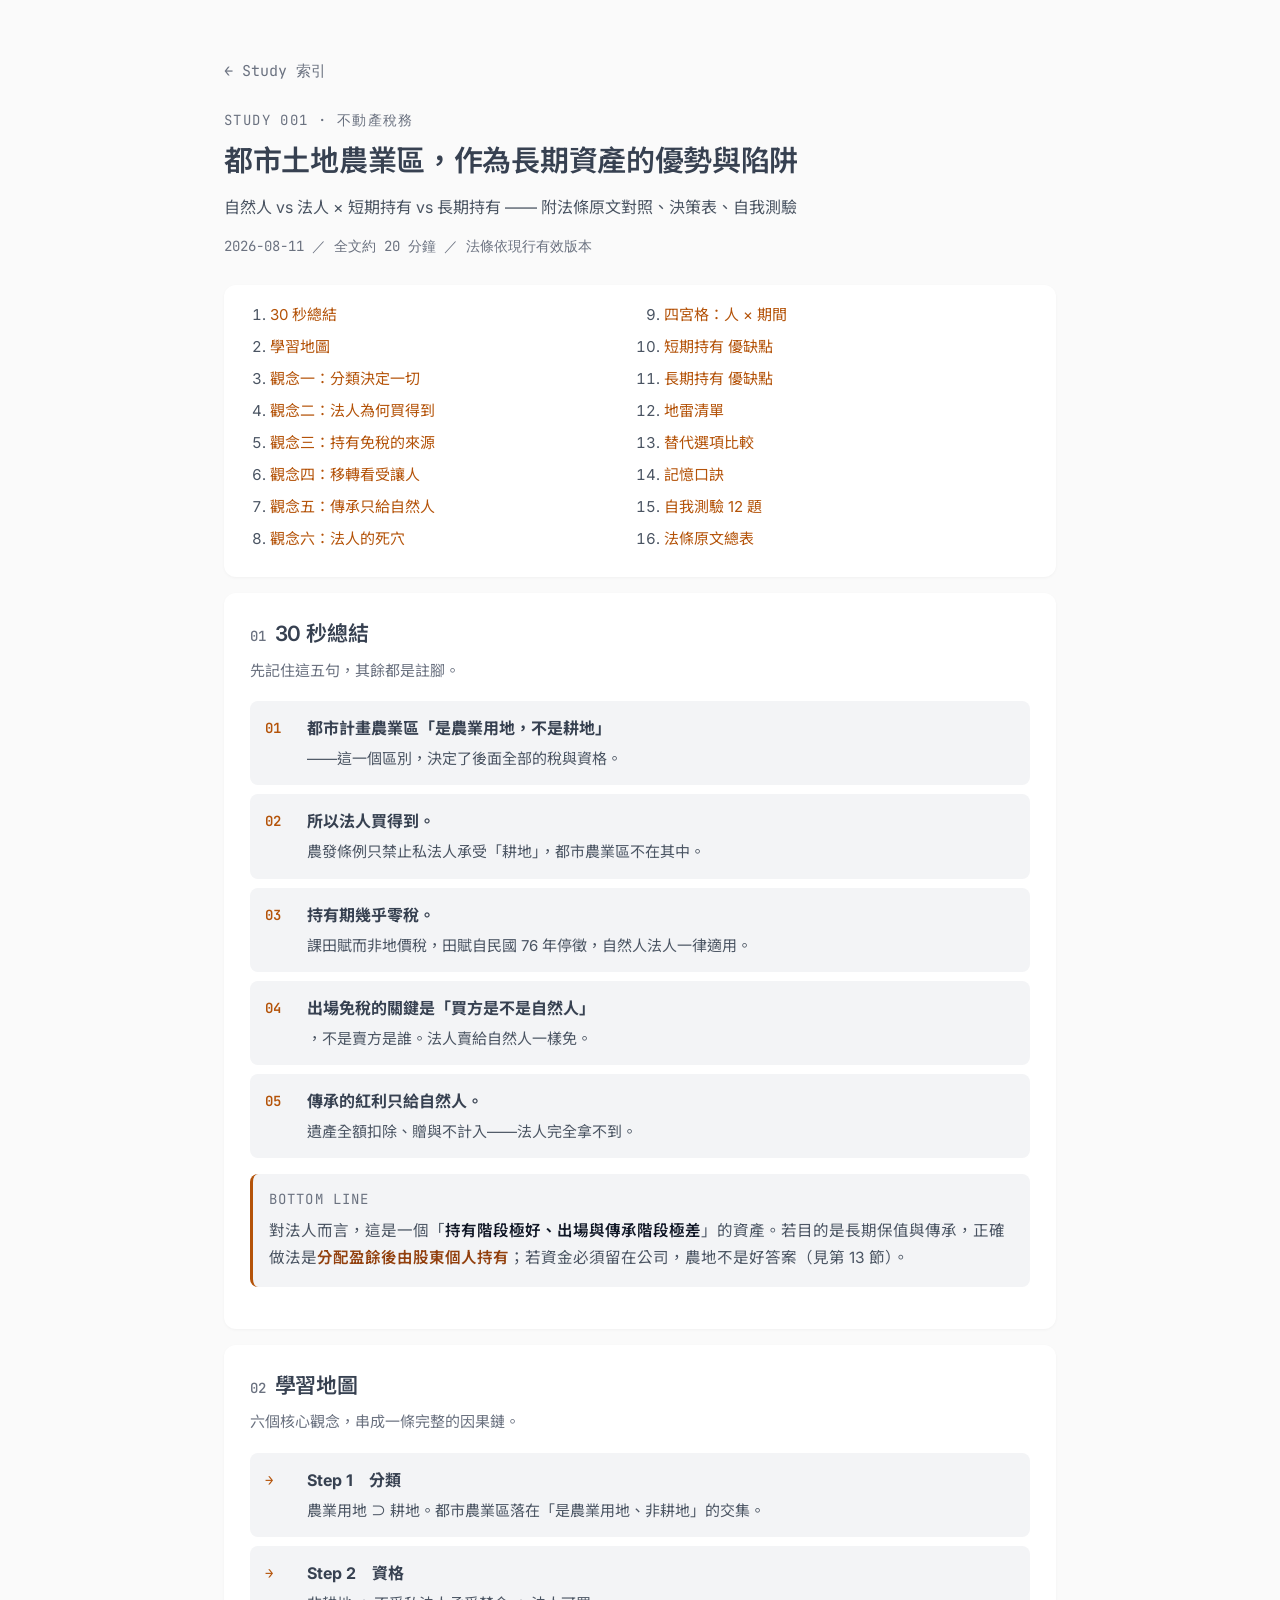
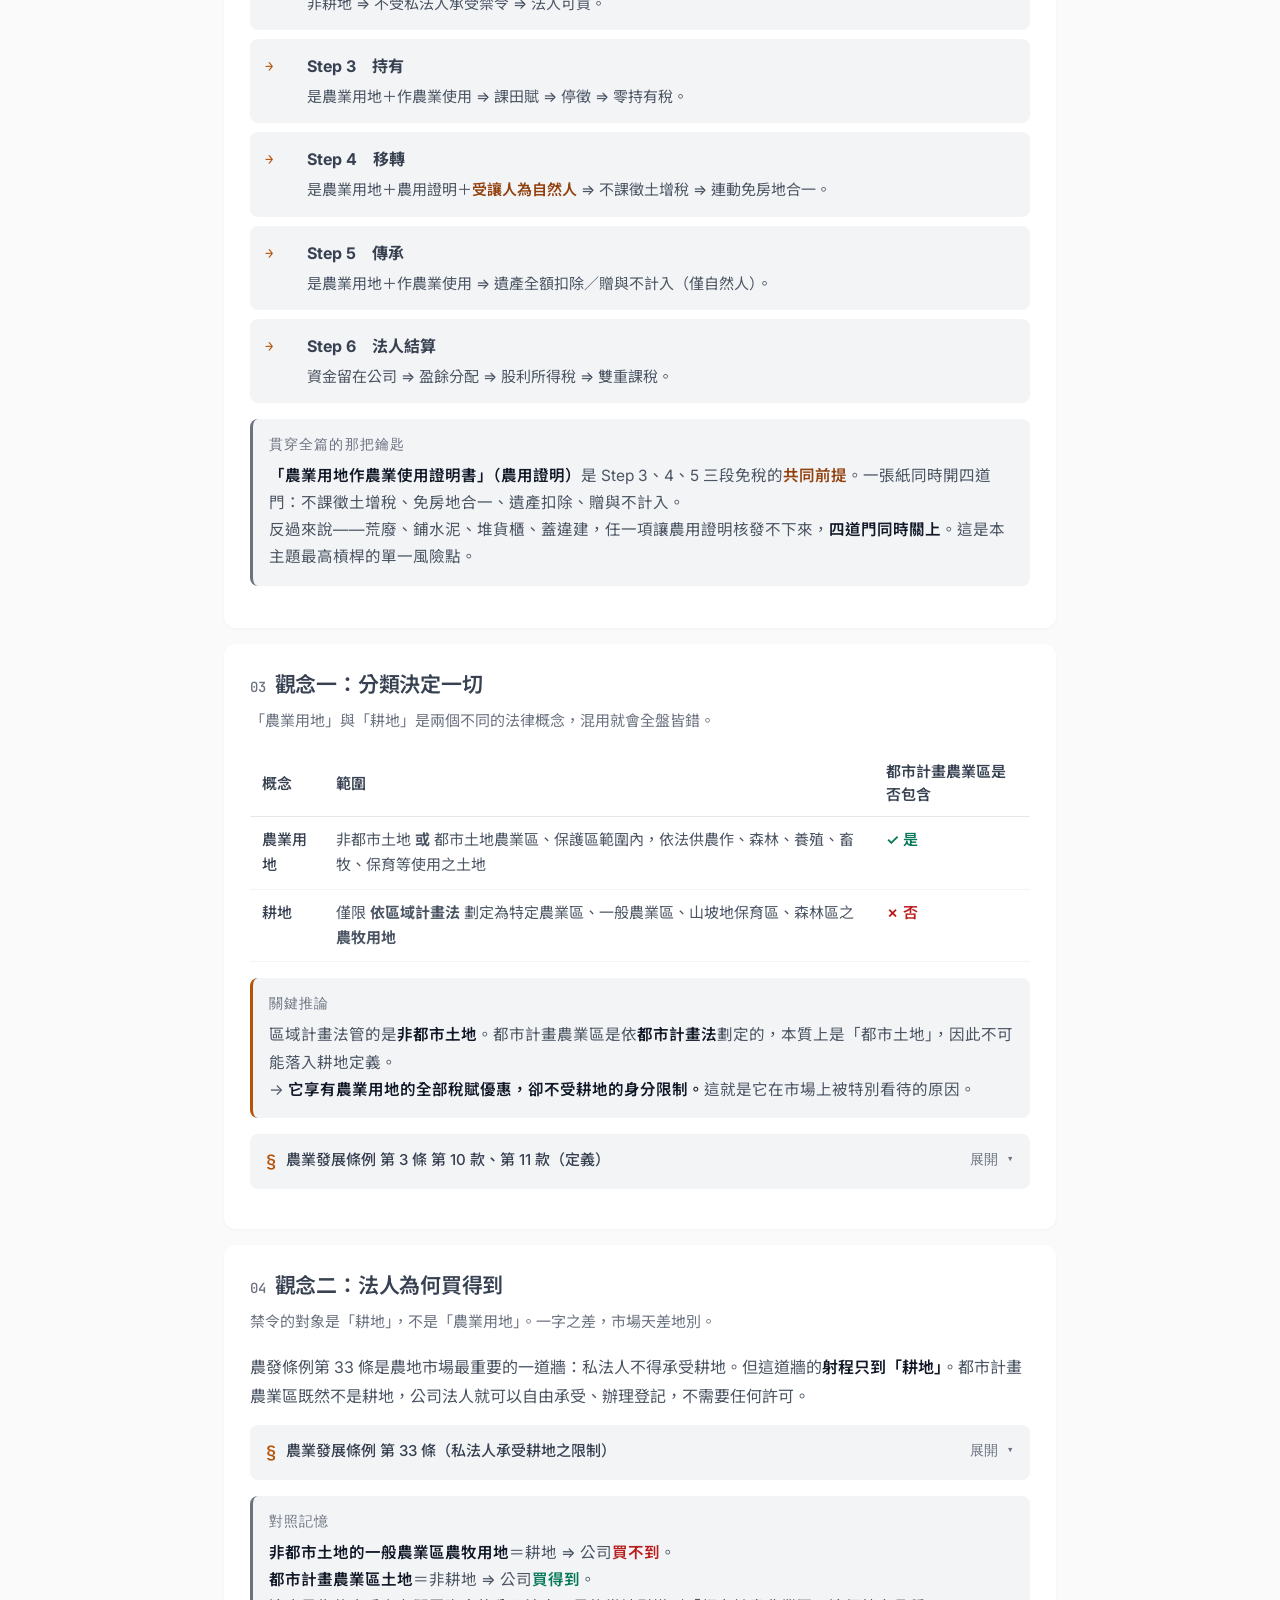
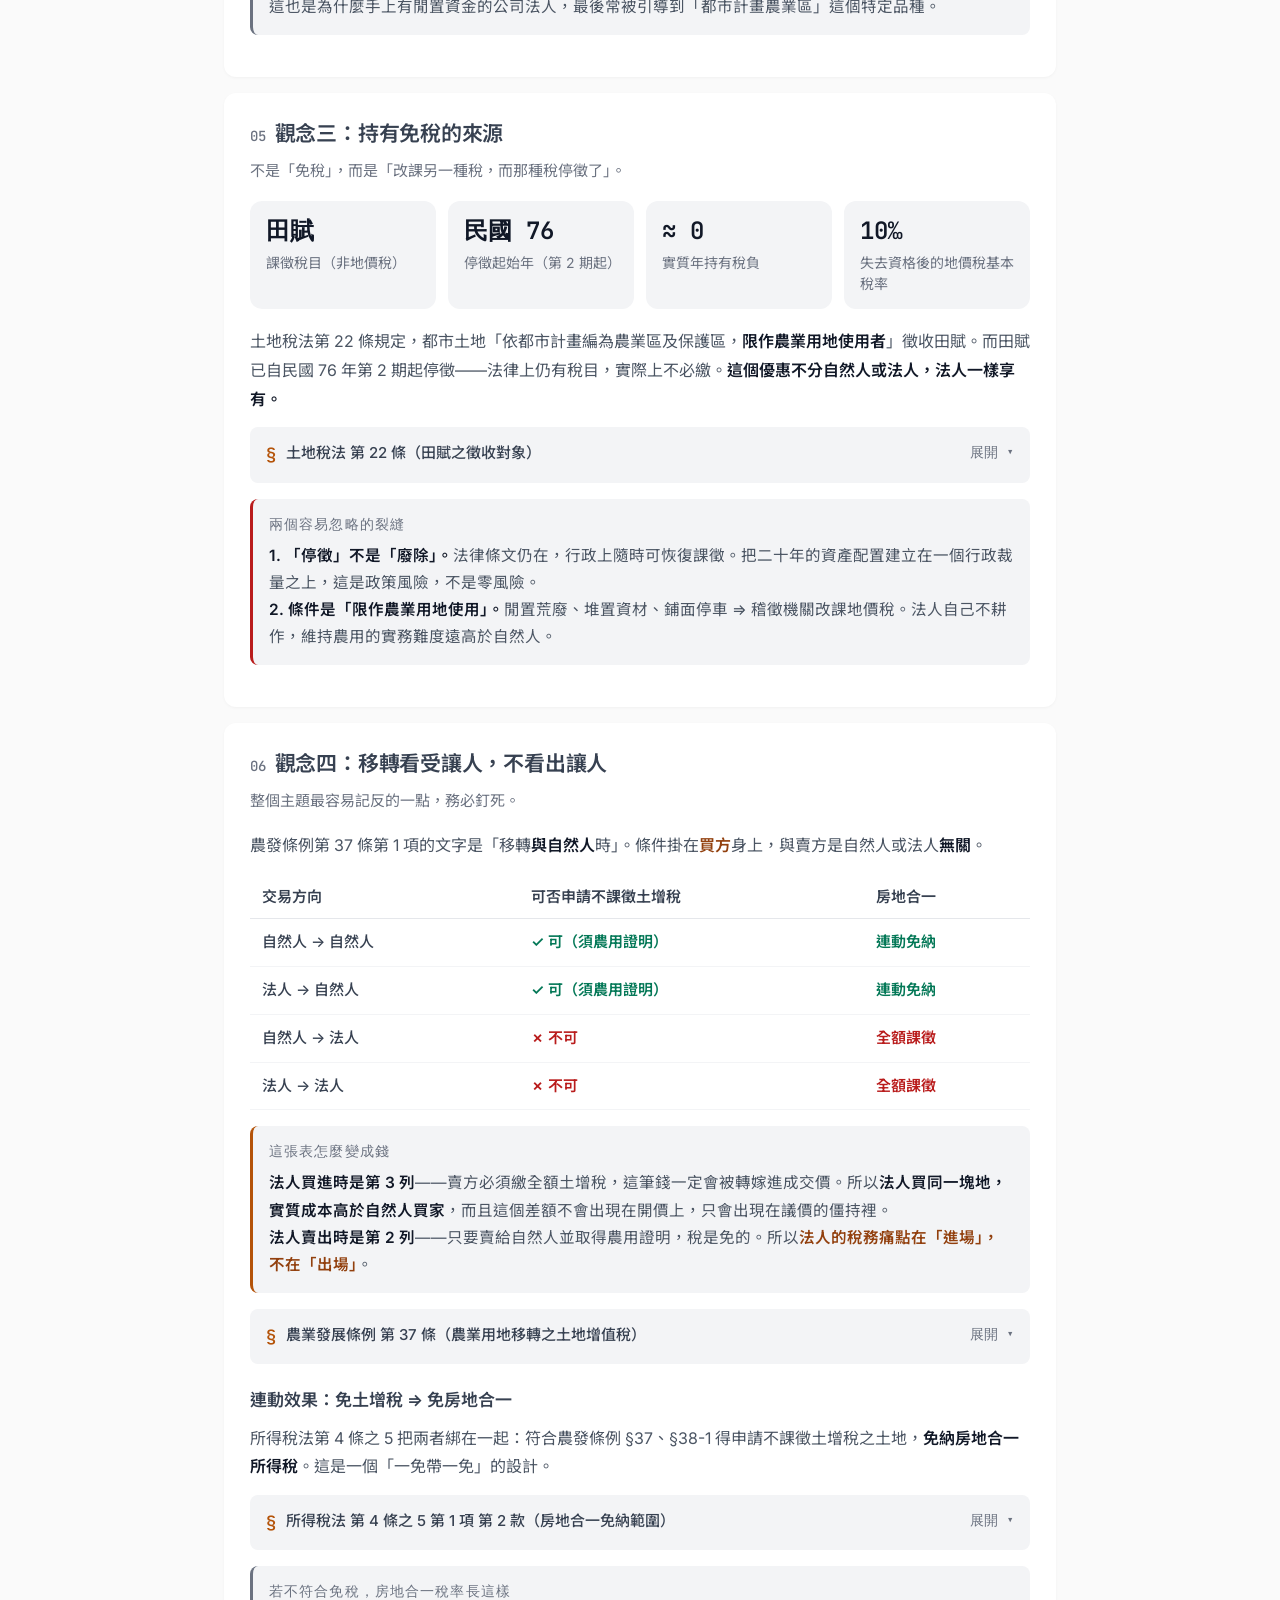
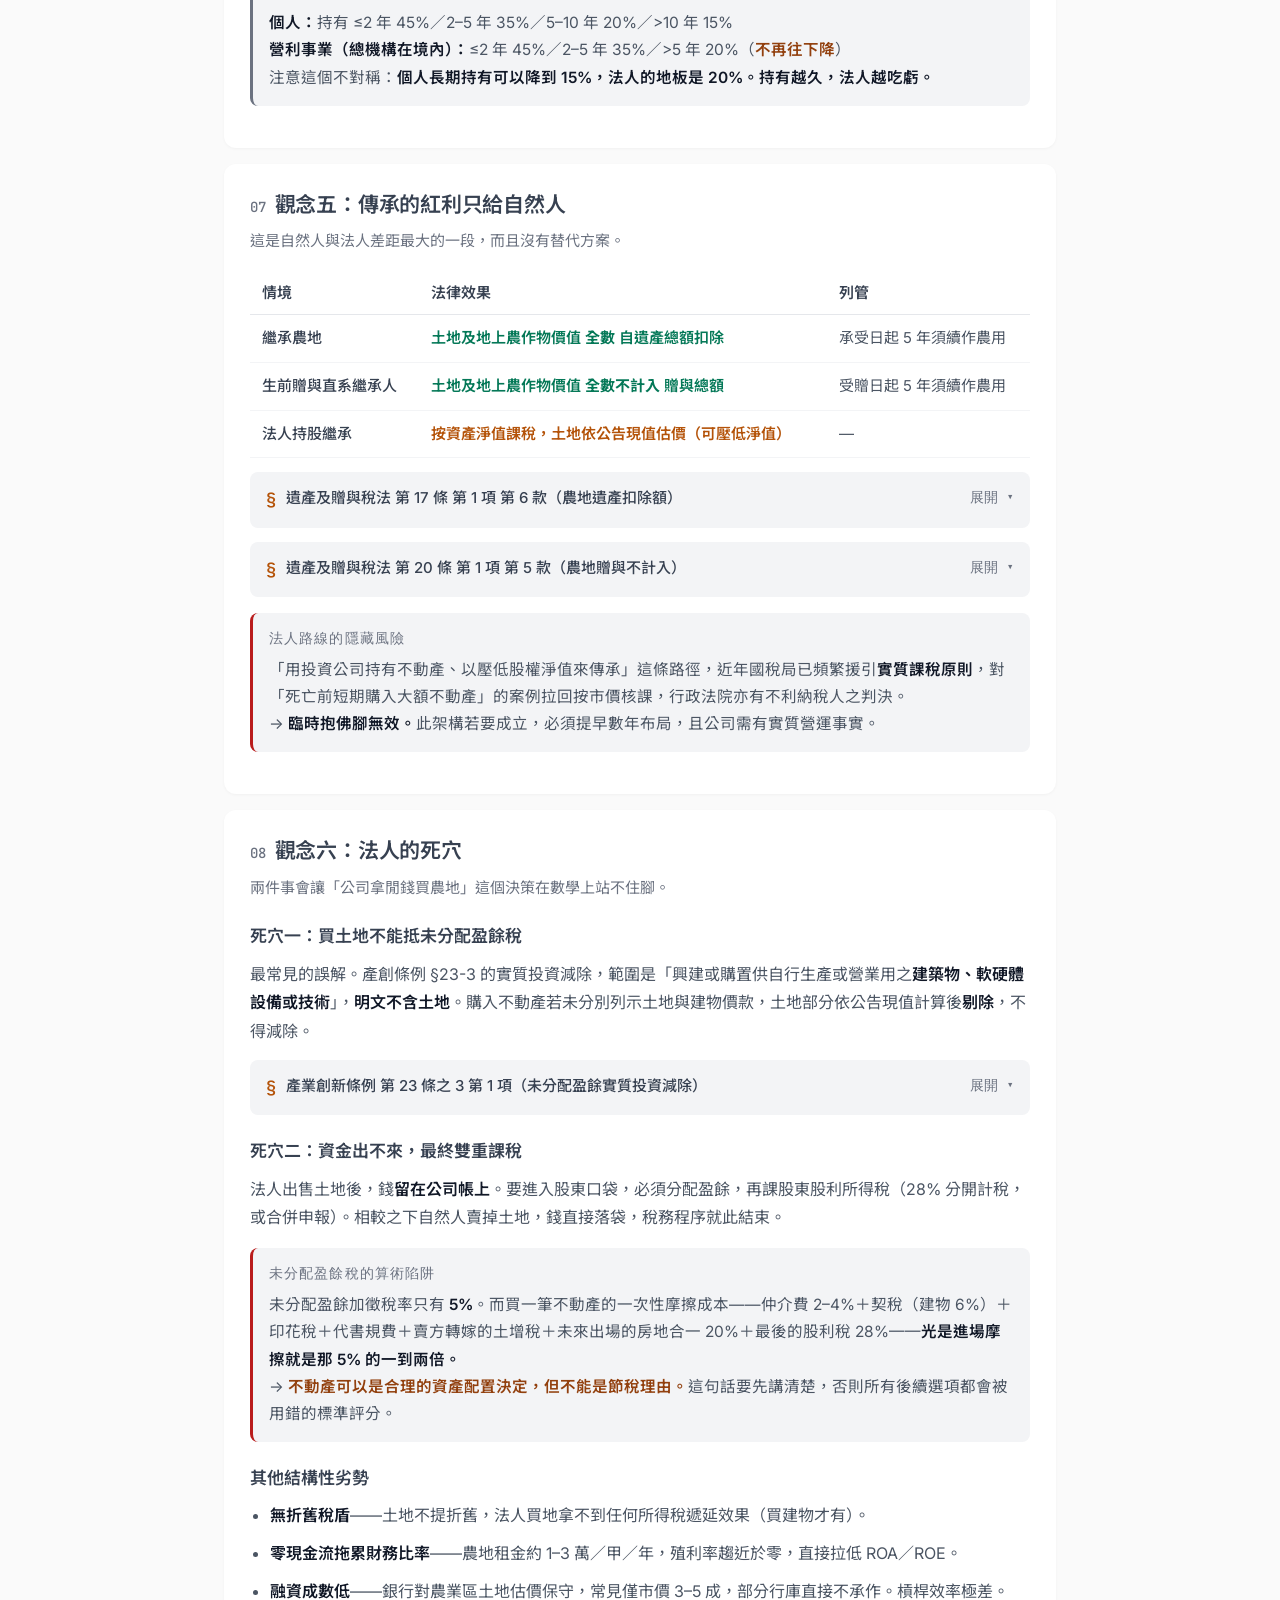
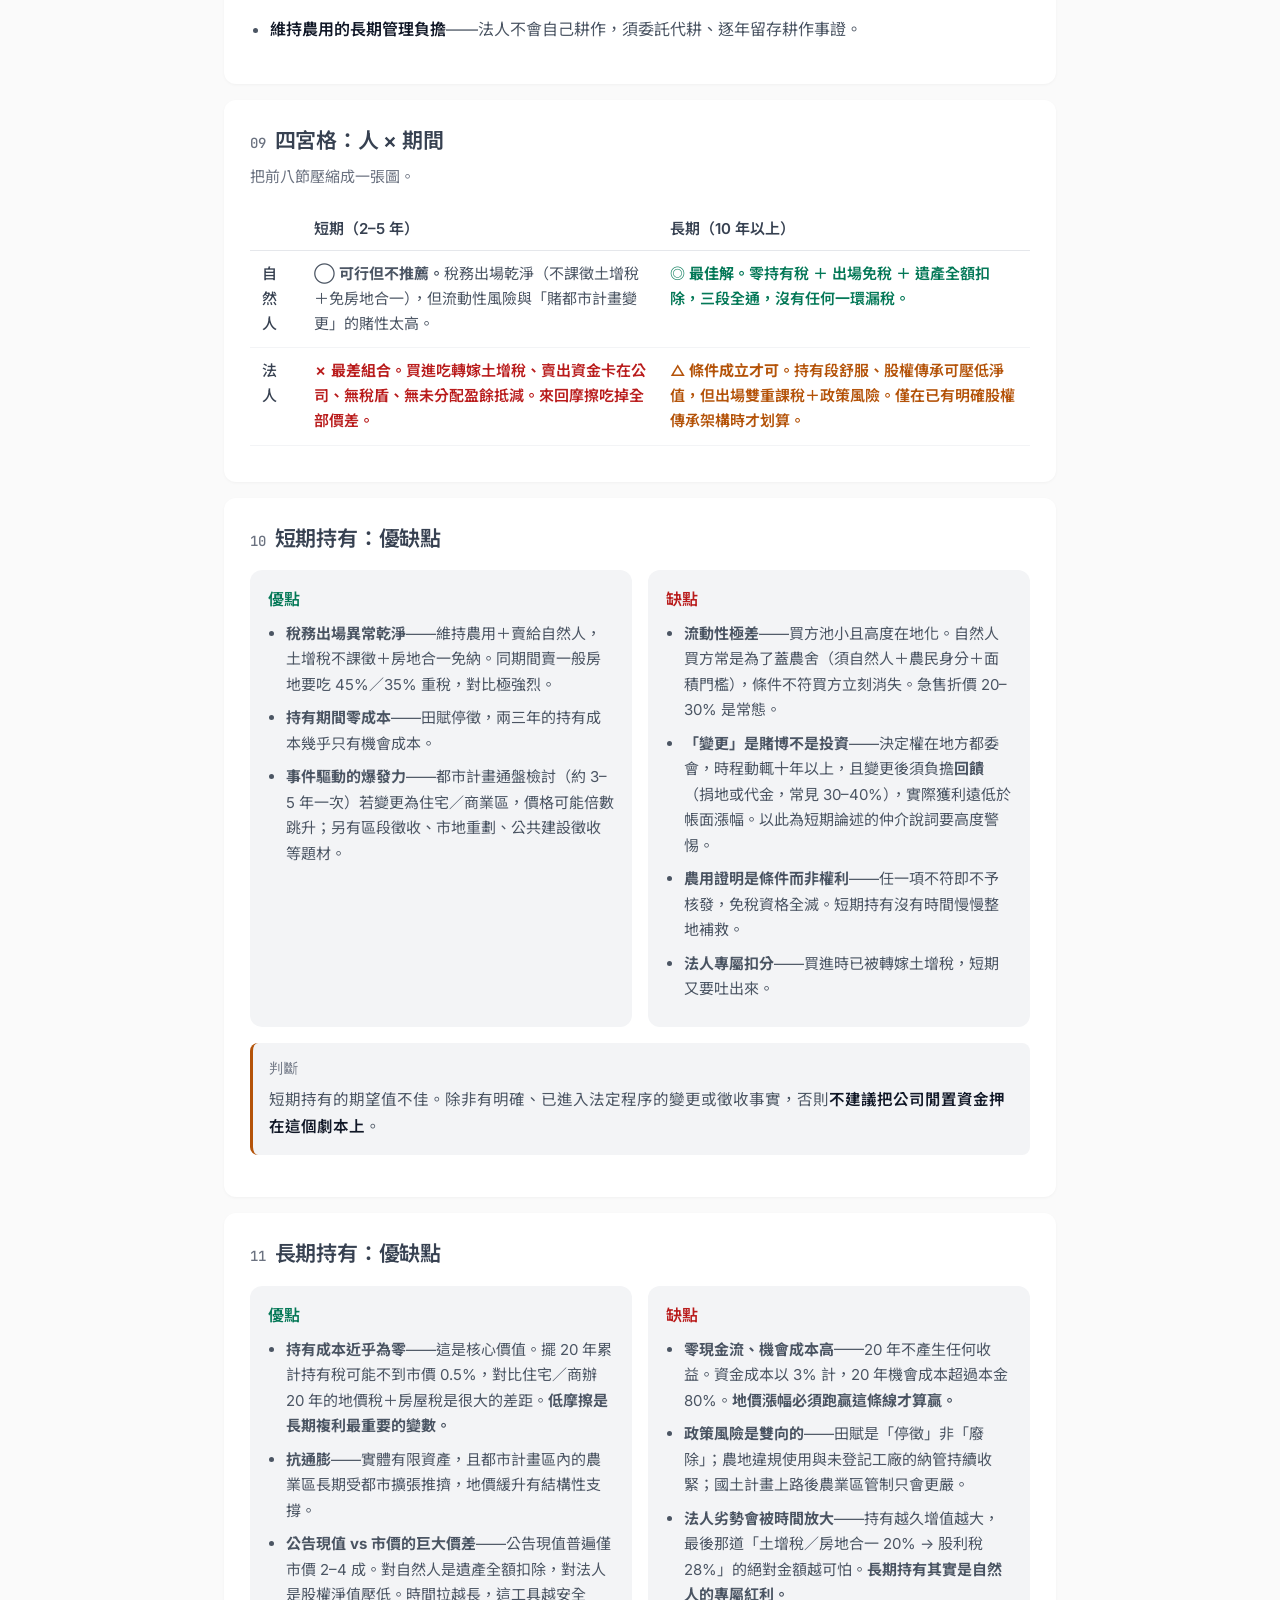
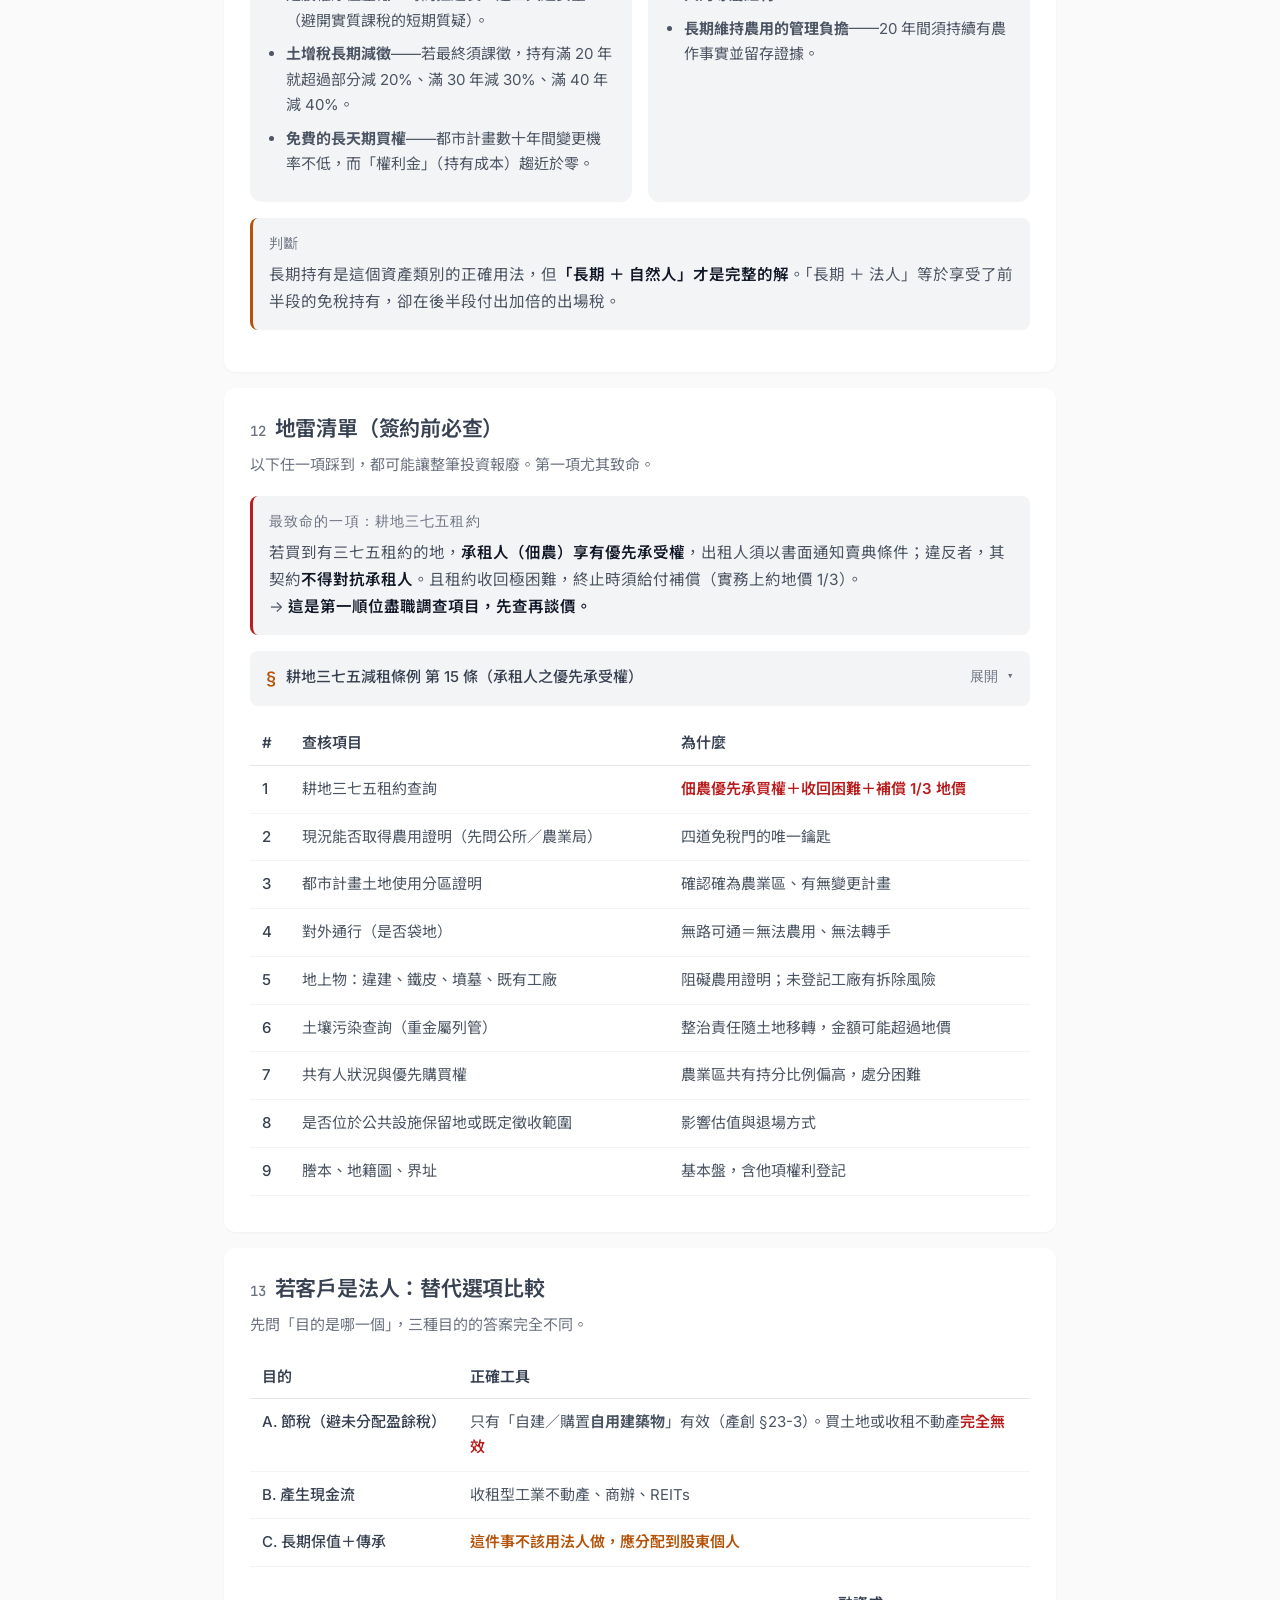
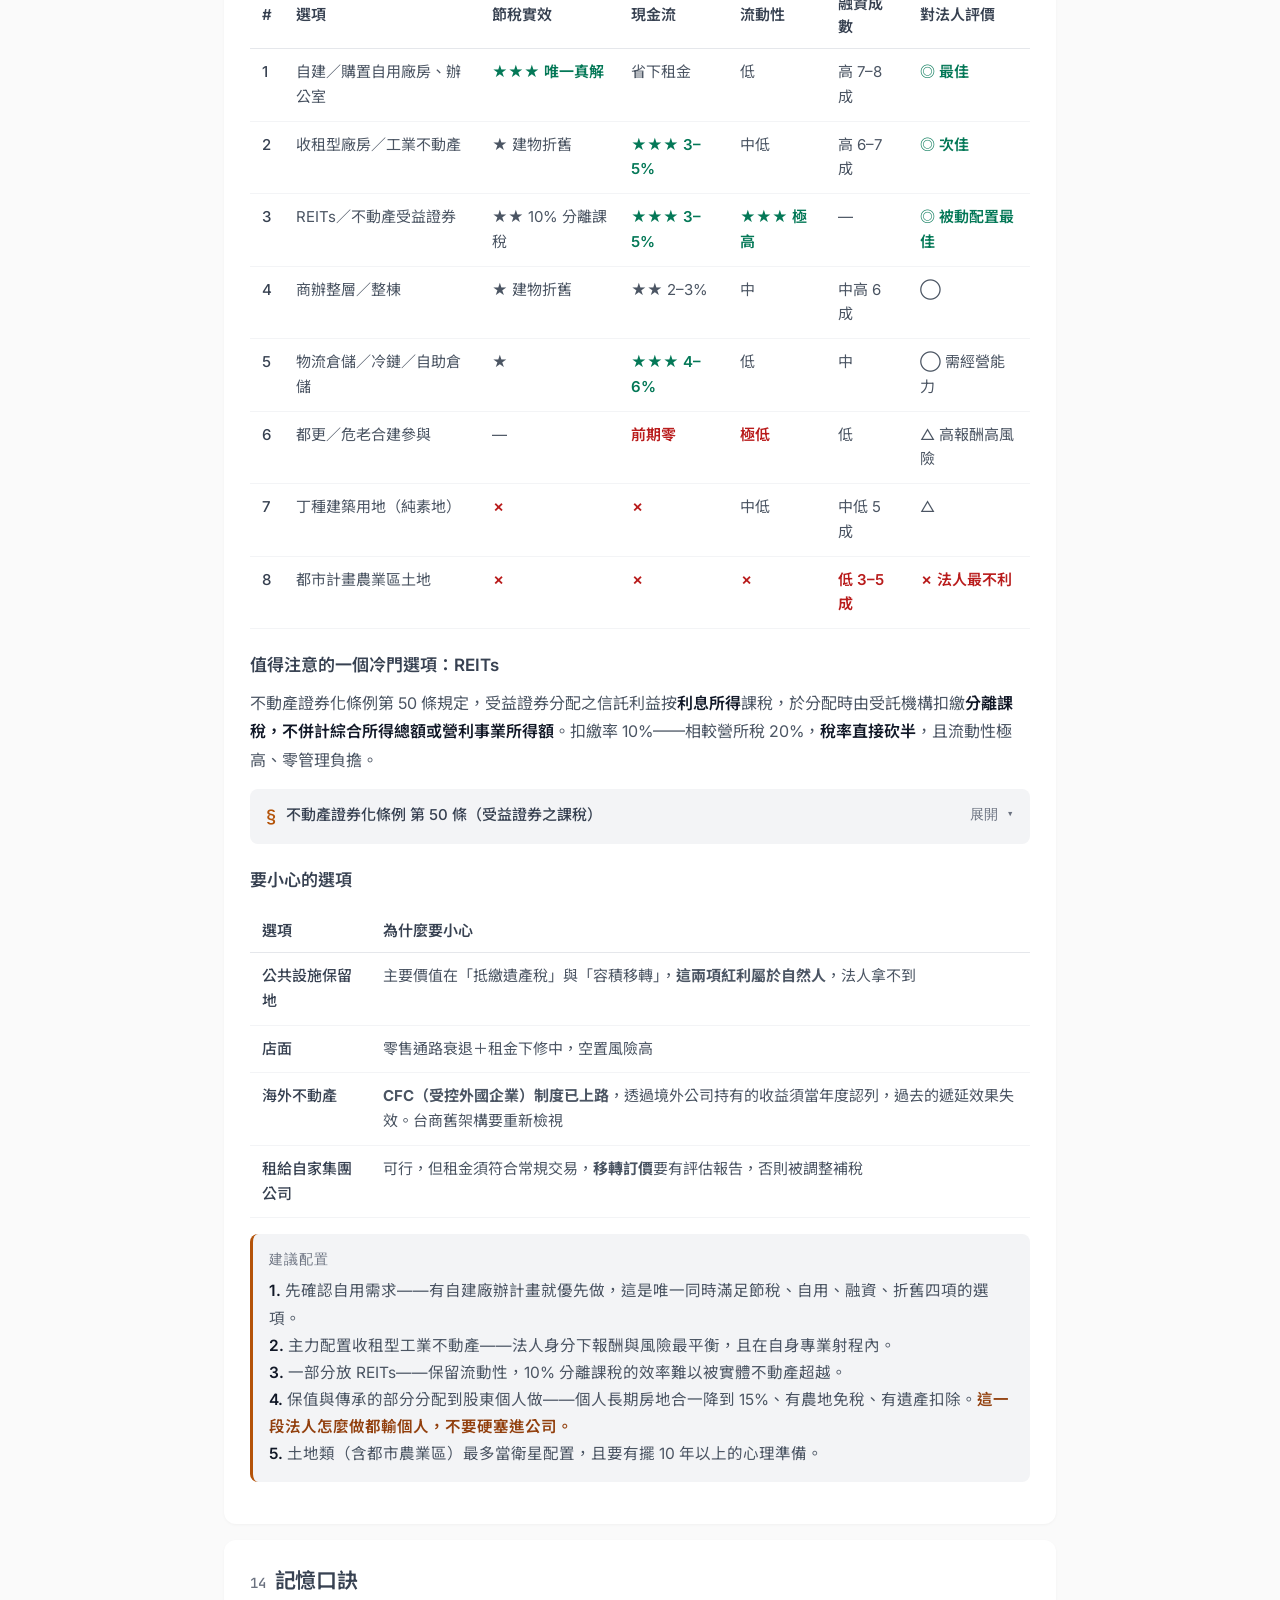
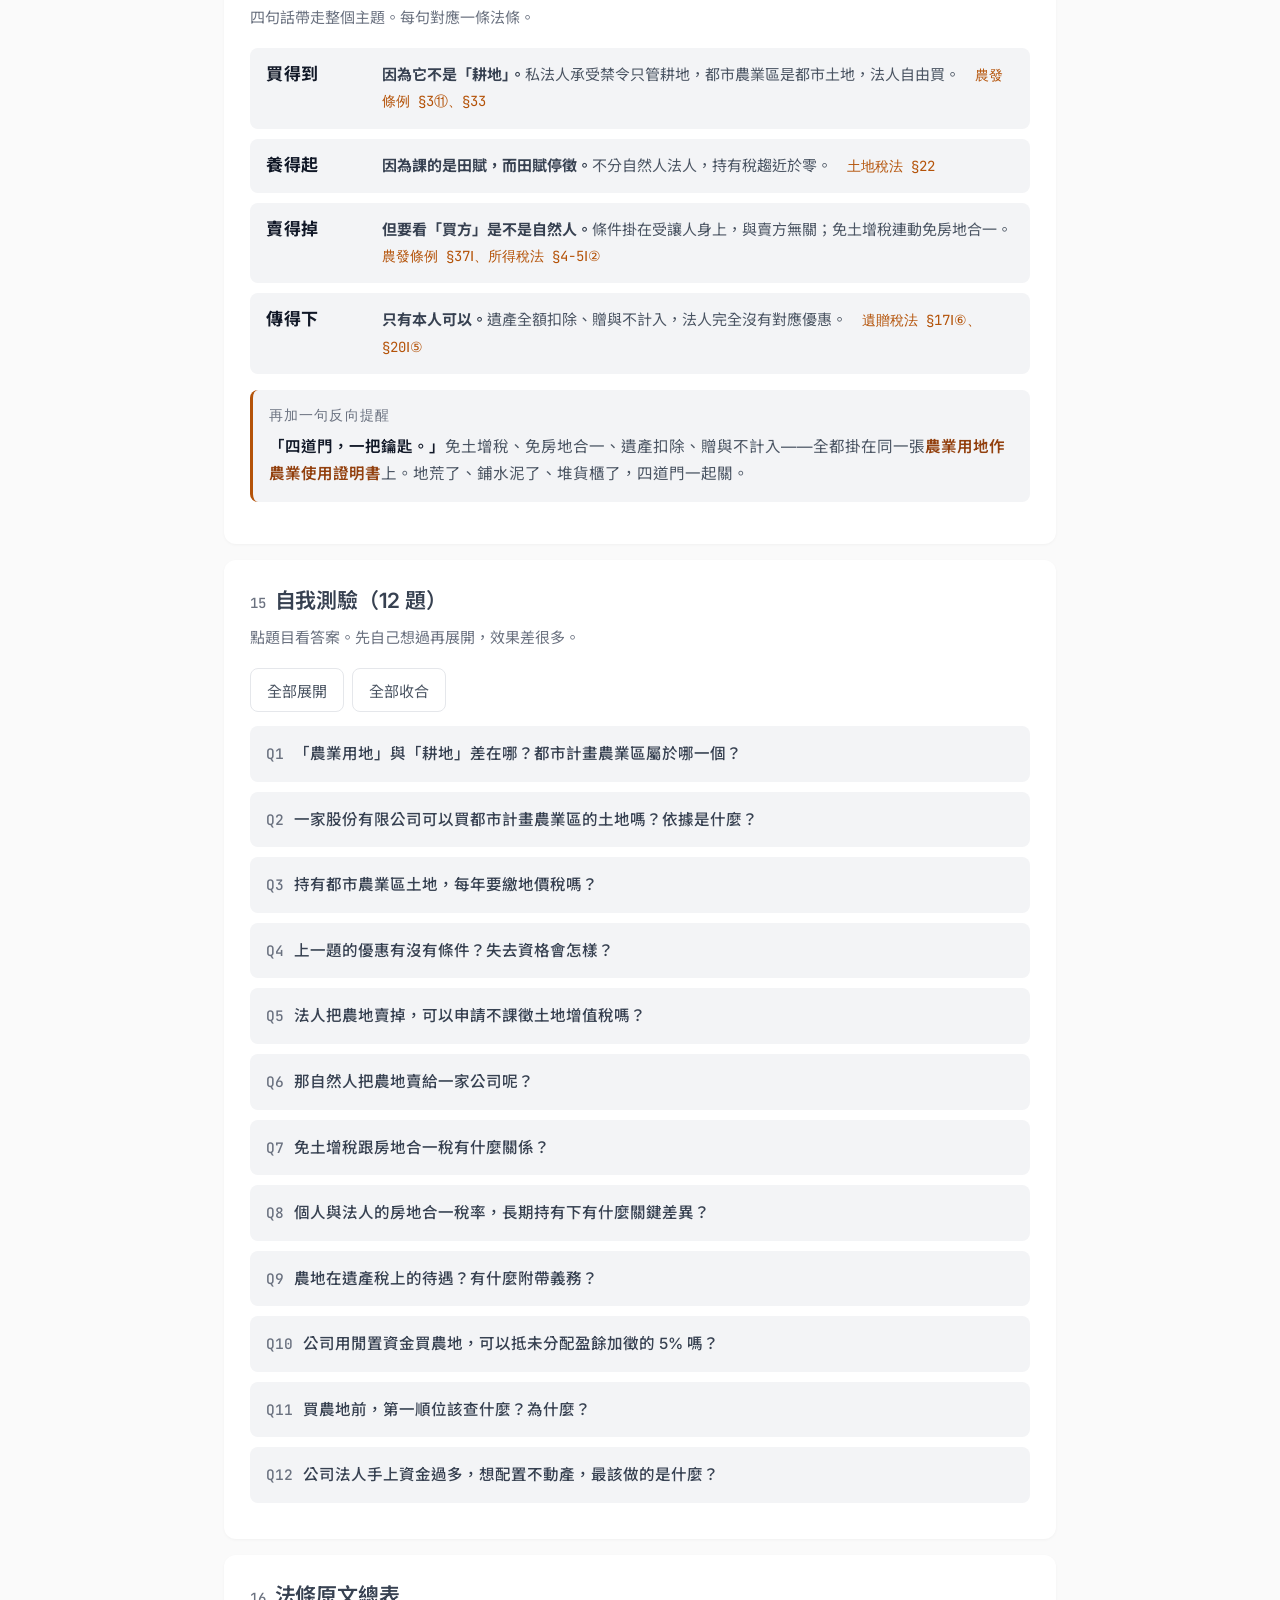
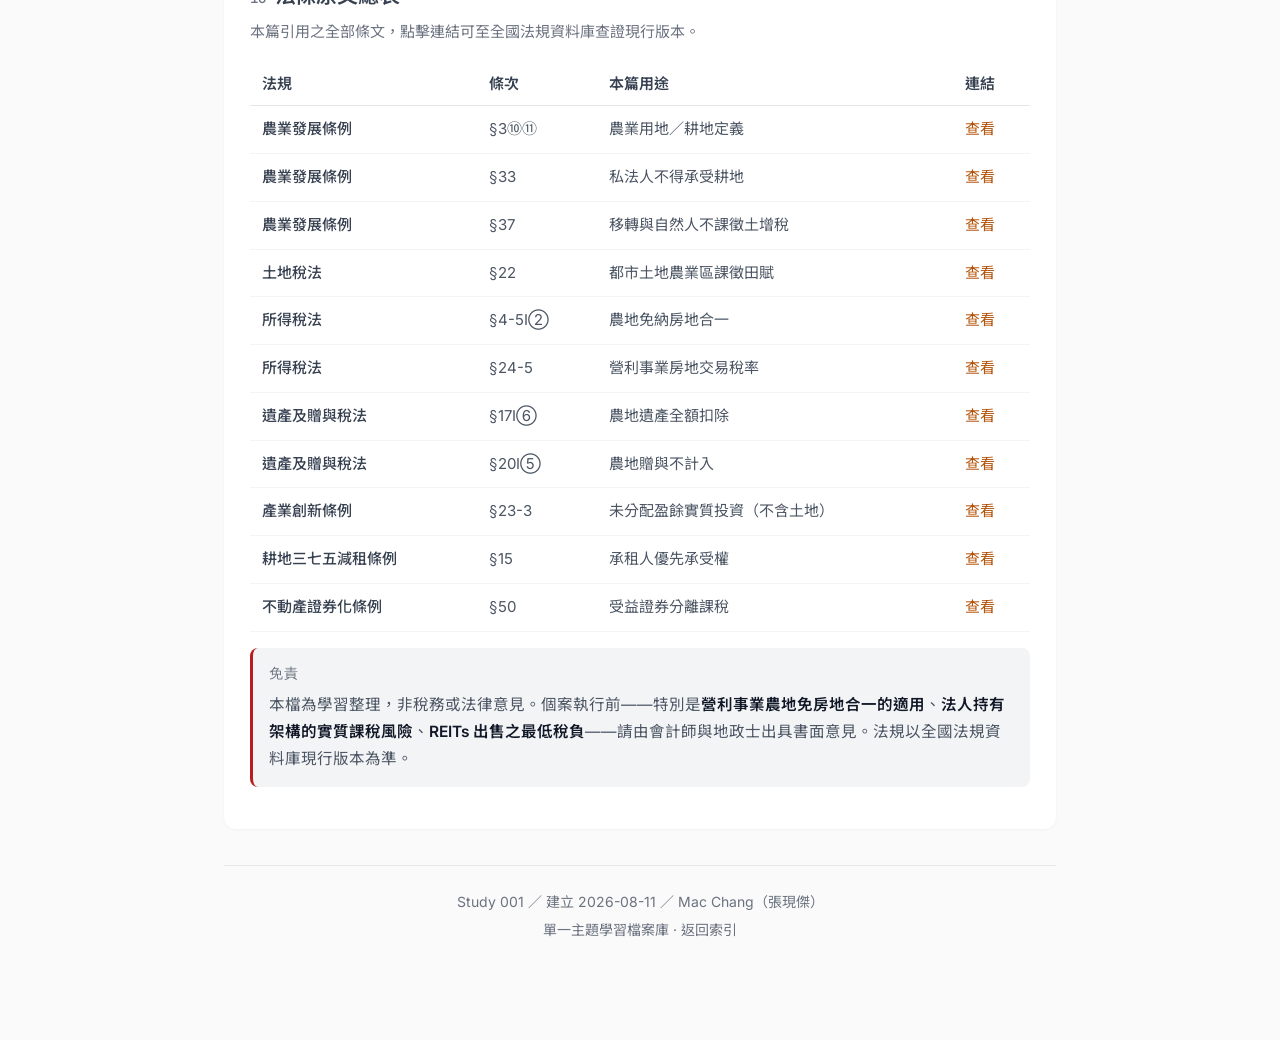
==== commit 87ad8e8f: "Study 004/005 + 全站改用共用 CSS，重寫行動裝置可讀性 新增： - Study 004 案例：北屯自宅持有／出售決策全紀錄（真實數字完整版） - Study 005 高齡租住服務：日" ====
--- a/001-urban-agricultural-zone/index.html
+++ b/001-urban-agricultural-zone/index.html
@@ -8,147 +8,7 @@
 <link rel="preconnect" href="https://fonts.googleapis.com">
 <link rel="preconnect" href="https://fonts.gstatic.com" crossorigin>
 <link href="https://fonts.googleapis.com/css2?family=Inter:wght@400;500;600&family=Noto+Sans+TC:wght@400;500;700&family=JetBrains+Mono:wght@400;500&display=swap" rel="stylesheet">
-<style>
-:root{
-  --black:#111827; --charcoal:#1F2937; --dark:#374151; --mid:#6B7280;
-  --light:#9CA3AF; --border:#E5E7EB; --subtle:#F3F4F6; --bg:#FAFAFA; --white:#fff;
-  --up:#059669; --down:#DC2626; --amber:#92400E; --amber-mid:#B45309;
-  --font:"Inter","Noto Sans TC","Microsoft JhengHei",sans-serif;
-  --mono:"JetBrains Mono","Consolas",monospace;
-  --radius:12px; --shadow:0 1px 3px rgba(0,0,0,.04);
-}
-@media (prefers-color-scheme: dark){
-  :root{ --bg:#111827; --white:#1F2937; --subtle:#273244; --border:#374151;
-    --dark:#D1D5DB; --mid:#9CA3AF; --light:#6B7280; --black:#F3F4F6; --charcoal:#E5E7EB;
-    --up:#34D399; --down:#F87171; --amber:#FBBF24; --amber-mid:#FCD34D; }
-}
-*{box-sizing:border-box;margin:0;padding:0}
-body{font-family:var(--font);background:var(--bg);color:var(--mid);
-  line-height:1.8;font-size:15px;-webkit-font-smoothing:antialiased}
-.wrap{max-width:880px;margin:0 auto;padding:48px 20px 96px}
-
-/* Header */
-header{margin-bottom:40px}
-.eyebrow{font-family:var(--mono);font-size:11px;letter-spacing:.14em;
-  color:var(--light);text-transform:uppercase;margin-bottom:10px}
-h1{font-size:26px;font-weight:600;color:var(--dark);line-height:1.45;letter-spacing:-.01em}
-.sub{font-size:14px;color:var(--mid);margin-top:10px}
-.meta{font-size:12px;color:var(--light);margin-top:14px;font-family:var(--mono)}
-
-/* Cards */
-.card{background:var(--white);border-radius:var(--radius);box-shadow:var(--shadow);
-  padding:26px 28px;margin-bottom:20px}
-h2{font-size:18px;font-weight:600;color:var(--dark);margin-bottom:6px;letter-spacing:-.01em}
-h2 .n{font-family:var(--mono);font-size:12px;color:var(--light);margin-right:10px;font-weight:500}
-h3{font-size:15px;font-weight:600;color:var(--dark);margin:22px 0 8px}
-.lead{font-size:13px;color:var(--light);margin-bottom:18px}
-p{margin-bottom:12px}
-strong{color:var(--black);font-weight:600}
-em{color:var(--amber);font-style:normal;font-weight:600}
-ul,ol{margin:0 0 12px 20px}
-li{margin-bottom:7px}
-a{color:var(--amber-mid);text-decoration:none;border-bottom:1px solid transparent}
-a:hover{border-bottom-color:var(--amber-mid)}
-hr{border:0;border-top:1px solid var(--border);margin:26px 0}
-
-/* Tables */
-.tw{overflow-x:auto;margin:16px 0 8px;-webkit-overflow-scrolling:touch}
-table{width:100%;border-collapse:collapse;font-size:13.5px;min-width:520px}
-th{text-align:left;color:var(--dark);font-weight:600;padding:9px 12px;
-  border-bottom:1px solid var(--border);white-space:nowrap;font-size:12.5px}
-td{padding:10px 12px;border-bottom:1px solid var(--subtle);vertical-align:top;color:var(--mid)}
-tr:hover td{background:var(--subtle)}
-td:first-child{color:var(--dark);font-weight:500}
-.yes{color:var(--up);font-weight:600}
-.no{color:var(--down);font-weight:600}
-.warn{color:var(--amber-mid);font-weight:600}
-
-/* Callout */
-.call{background:var(--subtle);border-left:2px solid var(--light);border-radius:8px;
-  padding:14px 18px;margin:16px 0;font-size:14px}
-.call.key{border-left-color:var(--amber-mid)}
-.call.danger{border-left-color:var(--down)}
-.call .t{display:block;font-size:11px;font-family:var(--mono);letter-spacing:.1em;
-  text-transform:uppercase;color:var(--light);margin-bottom:6px}
-
-/* Law block */
-details.law{background:var(--subtle);border-radius:8px;margin:12px 0;overflow:hidden}
-details.law summary{cursor:pointer;padding:12px 16px;font-size:13.5px;color:var(--dark);
-  font-weight:500;list-style:none;display:flex;align-items:center;gap:10px;user-select:none}
-details.law summary::-webkit-details-marker{display:none}
-details.law summary::before{content:"§";font-family:var(--mono);color:var(--amber-mid);
-  font-weight:600;font-size:15px}
-details.law summary::after{content:"展開原文 ▾";margin-left:auto;font-size:11px;
-  color:var(--light);font-family:var(--mono);white-space:nowrap}
-details.law[open] summary::after{content:"收合 ▴"}
-details.law .body{padding:0 18px 16px 18px}
-.quote{font-size:13.5px;color:var(--dark);line-height:2;background:var(--white);
-  border-radius:6px;padding:14px 16px;border:1px solid var(--border)}
-.quote .p{display:block;margin-bottom:8px}
-.quote .p:last-child{margin-bottom:0}
-.src{font-size:11px;font-family:var(--mono);color:var(--light);margin-top:10px}
-
-/* KPI */
-.kpis{display:grid;grid-template-columns:repeat(auto-fit,minmax(140px,1fr));gap:12px;margin:18px 0}
-.kpi{background:var(--subtle);border-radius:var(--radius);padding:16px 18px}
-.kpi .v{font-size:26px;font-weight:600;color:var(--black);line-height:1.2;font-family:var(--mono)}
-.kpi .l{font-size:11.5px;color:var(--light);margin-top:5px}
-
-/* Mnemonic */
-.mn{display:grid;gap:10px;margin:16px 0}
-.mn .row{display:grid;grid-template-columns:88px 1fr;gap:14px;align-items:start;
-  background:var(--subtle);border-radius:8px;padding:13px 16px}
-.mn .k{font-size:15px;font-weight:700;color:var(--black);letter-spacing:.04em}
-.mn .d{font-size:13.5px}
-.mn .d b{color:var(--dark)}
-.mn code{font-family:var(--mono);font-size:12px;color:var(--amber-mid)}
-
-/* Quiz */
-.q{background:var(--subtle);border-radius:8px;margin-bottom:10px;overflow:hidden}
-.q .qq{padding:14px 18px;cursor:pointer;font-size:14px;color:var(--dark);
-  font-weight:500;display:flex;gap:12px;user-select:none}
-.q .qq .num{font-family:var(--mono);color:var(--light);font-size:12.5px;flex:none;padding-top:2px}
-.q .aa{display:none;padding:0 18px 16px 48px;font-size:13.5px;color:var(--mid);
-  border-top:1px solid var(--border);padding-top:14px;margin-top:0}
-.q.open .aa{display:block}
-.q .aa .tag{display:inline-block;font-family:var(--mono);font-size:11px;
-  background:var(--white);color:var(--amber-mid);padding:2px 8px;border-radius:4px;
-  margin-bottom:8px;border:1px solid var(--border)}
-.qbar{display:flex;gap:8px;margin-bottom:14px}
-.btn{font-family:var(--font);font-size:12.5px;color:var(--mid);background:var(--white);
-  border:1px solid var(--border);border-radius:7px;padding:6px 14px;cursor:pointer}
-.btn:hover{color:var(--dark);border-color:var(--light)}
-
-/* Map */
-.map{display:grid;gap:8px;margin:16px 0}
-.map .step{display:grid;grid-template-columns:34px 1fr;gap:14px;align-items:start;
-  padding:11px 14px;background:var(--subtle);border-radius:8px}
-.map .step .i{font-family:var(--mono);font-size:12px;color:var(--amber-mid);
-  font-weight:600;padding-top:2px}
-.map .step .t{font-size:13.5px}
-.map .step .t b{color:var(--dark);display:block;margin-bottom:2px;font-size:14px}
-
-/* Grid 2col */
-.g2{display:grid;grid-template-columns:1fr 1fr;gap:16px;margin:16px 0}
-@media(max-width:640px){.g2{grid-template-columns:1fr}}
-.box{background:var(--subtle);border-radius:var(--radius);padding:18px 20px}
-.box h4{font-size:14px;font-weight:600;color:var(--dark);margin-bottom:10px}
-.box.good h4{color:var(--up)}
-.box.bad h4{color:var(--down)}
-.box ul{margin:0 0 0 18px;font-size:13.5px}
-.box li{margin-bottom:6px}
-
-/* nav */
-nav.toc{background:var(--white);border-radius:var(--radius);box-shadow:var(--shadow);
-  padding:20px 26px;margin-bottom:20px}
-nav.toc ol{margin:0 0 0 18px;font-size:13.5px;columns:2;column-gap:28px}
-@media(max-width:640px){nav.toc ol{columns:1}}
-nav.toc li{margin-bottom:5px;break-inside:avoid}
-.back{display:inline-block;font-size:12.5px;font-family:var(--mono);
-  color:var(--light);margin-bottom:22px}
-footer{text-align:center;font-size:11px;color:var(--light);margin-top:40px;
-  padding-top:24px;border-top:1px solid var(--border);line-height:2}
-</style>
+<link rel="stylesheet" href="../assets/study.css">
 </head>
 <body>
 <div class="wrap">
--- a/assets/study.css
+++ b/assets/study.css
@@ -0,0 +1,236 @@
+/* ============================================================
+   Study — 單一主題學習檔案庫 共用樣式
+   Mobile-first。基準螢幕 360px（Pixel Fold 外螢幕），
+   展開態 ~700px 與桌機以 min-width 漸進放大。
+   規範：任何文字不小於 14px。
+   ============================================================ */
+
+:root{
+  --black:#111827; --charcoal:#1F2937; --dark:#374151; --mid:#4B5563;
+  --light:#6B7280; --border:#E5E7EB; --subtle:#F3F4F6; --bg:#FAFAFA; --white:#fff;
+  --up:#047857; --down:#B91C1C; --amber:#92400E; --amber-mid:#B45309;
+  --font:"Inter","Noto Sans TC","Microsoft JhengHei",sans-serif;
+  --mono:"JetBrains Mono","Consolas",monospace;
+  --radius:12px; --shadow:0 1px 3px rgba(0,0,0,.04);
+  --pad:18px;
+}
+@media (prefers-color-scheme: dark){
+  :root{ --bg:#111827; --white:#1F2937; --subtle:#273244; --border:#3A4657;
+    --dark:#E5E7EB; --mid:#C3CAD5; --light:#96A0AE; --black:#F9FAFB; --charcoal:#E5E7EB;
+    --up:#34D399; --down:#F87171; --amber:#FBBF24; --amber-mid:#FCD34D; }
+}
+
+*{box-sizing:border-box;margin:0;padding:0}
+html{-webkit-text-size-adjust:100%}
+body{font-family:var(--font);background:var(--bg);color:var(--mid);
+  line-height:1.8;font-size:16px;-webkit-font-smoothing:antialiased;
+  overflow-wrap:break-word;word-break:break-word}
+.wrap{max-width:880px;margin:0 auto;padding:28px 16px 72px}
+
+/* ---------- Header ---------- */
+header{margin-bottom:28px}
+.eyebrow{font-family:var(--mono);font-size:14px;letter-spacing:.1em;
+  color:var(--light);text-transform:uppercase;margin-bottom:10px;line-height:1.5}
+h1{font-size:24px;font-weight:600;color:var(--dark);line-height:1.4;letter-spacing:-.01em}
+.sub{font-size:16px;color:var(--mid);margin-top:12px;line-height:1.7}
+.meta{font-size:14px;color:var(--light);margin-top:14px;font-family:var(--mono);line-height:1.6}
+.back{display:inline-block;font-size:15px;font-family:var(--mono);
+  color:var(--light);margin-bottom:18px;padding:6px 0}
+
+/* ---------- Cards ---------- */
+.card{background:var(--white);border-radius:var(--radius);box-shadow:var(--shadow);
+  padding:22px var(--pad);margin-bottom:16px}
+h2{font-size:20px;font-weight:600;color:var(--dark);margin-bottom:8px;
+  letter-spacing:-.01em;line-height:1.45}
+h2 .n{font-family:var(--mono);font-size:14px;color:var(--light);
+  margin-right:9px;font-weight:500}
+h3{font-size:17px;font-weight:600;color:var(--dark);margin:24px 0 10px;line-height:1.5}
+.lead{font-size:15px;color:var(--light);margin-bottom:18px;line-height:1.7}
+p{margin-bottom:14px}
+strong{color:var(--black);font-weight:600}
+em{color:var(--amber);font-style:normal;font-weight:600}
+ul,ol{margin:0 0 14px 20px}
+li{margin-bottom:9px}
+sub{font-size:14px;line-height:1.5;display:inline-block;vertical-align:baseline}
+a{color:var(--amber-mid);text-decoration:none;border-bottom:1px solid transparent}
+a:hover{border-bottom-color:var(--amber-mid)}
+hr{border:0;border-top:1px solid var(--border);margin:24px 0}
+code{font-family:var(--mono);font-size:14px;color:var(--amber-mid)}
+
+/* ---------- Tables ---------- */
+/* 窄螢幕時滿版出血，讓表格拿到最大可用寬度，並顯示可捲動陰影 */
+.tw{overflow-x:auto;margin:16px calc(var(--pad) * -1) 10px;
+  padding:0 var(--pad);-webkit-overflow-scrolling:touch;
+  background:
+    linear-gradient(to right, var(--white) 24px, rgba(255,255,255,0)),
+    linear-gradient(to left,  var(--white) 24px, rgba(255,255,255,0)) 100% 0,
+    radial-gradient(farthest-side at 0 50%, rgba(0,0,0,.10), rgba(0,0,0,0)),
+    radial-gradient(farthest-side at 100% 50%, rgba(0,0,0,.10), rgba(0,0,0,0)) 100% 0;
+  background-repeat:no-repeat;
+  background-size:48px 100%, 48px 100%, 16px 100%, 16px 100%;
+  background-attachment:local, local, scroll, scroll}
+table{width:100%;border-collapse:collapse;font-size:15px;min-width:420px;line-height:1.65}
+th{text-align:left;color:var(--dark);font-weight:600;padding:10px 12px;
+  border-bottom:1px solid var(--border);font-size:15px;line-height:1.5}
+td{padding:11px 12px;border-bottom:1px solid var(--subtle);
+  vertical-align:top;color:var(--mid)}
+td:first-child{color:var(--dark);font-weight:500}
+.yes{color:var(--up);font-weight:600}
+.no{color:var(--down);font-weight:600}
+.warn{color:var(--amber-mid);font-weight:600}
+.num{font-family:var(--mono);font-size:14.5px}
+
+/* ---------- Callout ---------- */
+.call{background:var(--subtle);border-left:3px solid var(--light);border-radius:8px;
+  padding:15px 16px;margin:16px 0;font-size:15.5px;line-height:1.75}
+.call.key{border-left-color:var(--amber-mid)}
+.call.danger{border-left-color:var(--down)}
+.call .t{display:block;font-size:14px;font-family:var(--mono);letter-spacing:.08em;
+  text-transform:uppercase;color:var(--light);margin-bottom:7px;line-height:1.5}
+
+/* ---------- Law block ---------- */
+details.law{background:var(--subtle);border-radius:8px;margin:14px 0;overflow:hidden}
+details.law summary{cursor:pointer;padding:14px 16px;font-size:15px;color:var(--dark);
+  font-weight:500;list-style:none;display:flex;align-items:flex-start;gap:10px;
+  user-select:none;line-height:1.6;flex-wrap:wrap}
+details.law summary::-webkit-details-marker{display:none}
+details.law summary::before{content:"§";font-family:var(--mono);color:var(--amber-mid);
+  font-weight:600;font-size:17px;flex:none}
+details.law summary::after{content:"展開 ▾";margin-left:auto;font-size:14px;
+  color:var(--light);font-family:var(--mono);white-space:nowrap;flex:none}
+details.law[open] summary::after{content:"收合 ▴"}
+details.law .body{padding:0 16px 16px 16px}
+.quote{font-size:15px;color:var(--dark);line-height:2;background:var(--white);
+  border-radius:6px;padding:14px 15px;border:1px solid var(--border)}
+.quote .p{display:block;margin-bottom:10px}
+.quote .p:last-child{margin-bottom:0}
+.src{font-size:14px;font-family:var(--mono);color:var(--light);
+  margin-top:10px;line-height:1.6}
+
+/* ---------- KPI ---------- */
+.kpis{display:grid;grid-template-columns:repeat(auto-fit,minmax(130px,1fr));
+  gap:10px;margin:18px 0}
+.kpi{background:var(--subtle);border-radius:var(--radius);padding:15px 16px}
+.kpi .v{font-size:24px;font-weight:600;color:var(--black);
+  line-height:1.25;font-family:var(--mono)}
+.kpi .l{font-size:14px;color:var(--light);margin-top:6px;line-height:1.5}
+
+/* ---------- Mnemonic ---------- */
+.mn{display:grid;gap:10px;margin:16px 0}
+.mn .row{background:var(--subtle);border-radius:8px;padding:14px 16px}
+.mn .k{font-size:17px;font-weight:700;color:var(--black);
+  letter-spacing:.03em;margin-bottom:6px;line-height:1.5}
+.mn .d{font-size:15px;line-height:1.75}
+.mn .d b{color:var(--dark)}
+
+/* ---------- Quiz ---------- */
+.q{background:var(--subtle);border-radius:8px;margin-bottom:10px;overflow:hidden}
+.q .qq{padding:15px 16px;cursor:pointer;font-size:15.5px;color:var(--dark);
+  font-weight:500;display:flex;gap:10px;user-select:none;line-height:1.65}
+.q .qq .num{font-family:var(--mono);color:var(--light);font-size:14.5px;
+  flex:none;padding-top:1px}
+.q .aa{display:none;padding:14px 16px 16px 16px;font-size:15px;color:var(--mid);
+  border-top:1px solid var(--border);line-height:1.8}
+.q.open .aa{display:block}
+.q .aa .tag{display:inline-block;font-family:var(--mono);font-size:14px;
+  background:var(--white);color:var(--amber-mid);padding:3px 9px;border-radius:4px;
+  margin-bottom:9px;border:1px solid var(--border)}
+.qbar{display:flex;gap:8px;margin-bottom:14px;flex-wrap:wrap}
+.btn{font-family:var(--font);font-size:15px;color:var(--mid);background:var(--white);
+  border:1px solid var(--border);border-radius:8px;padding:9px 16px;cursor:pointer;
+  min-height:44px}
+.btn:hover{color:var(--dark);border-color:var(--light)}
+
+/* ---------- Map / steps ---------- */
+.map{display:grid;gap:9px;margin:16px 0}
+.map .step{display:grid;grid-template-columns:30px 1fr;gap:12px;align-items:start;
+  padding:13px 15px;background:var(--subtle);border-radius:8px}
+.map .step .i{font-family:var(--mono);font-size:14px;color:var(--amber-mid);
+  font-weight:600;padding-top:2px}
+.map .step .t{font-size:15px;line-height:1.75}
+.map .step .t b{color:var(--dark);display:block;margin-bottom:4px;font-size:16px}
+
+/* ---------- Grid 2col ---------- */
+.g2{display:grid;grid-template-columns:1fr;gap:14px;margin:16px 0}
+.box{background:var(--subtle);border-radius:var(--radius);padding:17px 18px}
+.box h4{font-size:16px;font-weight:600;color:var(--dark);margin-bottom:10px;line-height:1.5}
+.box.good h4{color:var(--up)}
+.box.bad h4{color:var(--down)}
+.box ul{margin:0 0 0 18px;font-size:15px}
+.box li{margin-bottom:8px;line-height:1.7}
+
+/* ---------- TOC ---------- */
+nav.toc{background:var(--white);border-radius:var(--radius);box-shadow:var(--shadow);
+  padding:18px var(--pad);margin-bottom:16px}
+nav.toc ol{margin:0 0 0 20px;font-size:15px;columns:1}
+nav.toc li{margin-bottom:8px;break-inside:avoid;line-height:1.6}
+
+/* ---------- Index page（根目錄） ---------- */
+.count{font-family:var(--mono);font-size:14px;color:var(--light);
+  margin:28px 0 14px;letter-spacing:.05em}
+a.item{display:block;background:var(--white);border-radius:var(--radius);
+  box-shadow:var(--shadow);padding:20px var(--pad);margin-bottom:12px;
+  text-decoration:none;border:1px solid transparent;transition:border-color .15s}
+a.item:hover{border-color:var(--border)}
+.item .id{font-family:var(--mono);font-size:14px;color:var(--amber-mid);
+  letter-spacing:.08em;margin-bottom:8px;line-height:1.5}
+.item .t{font-size:18px;font-weight:600;color:var(--dark);
+  line-height:1.5;margin-bottom:8px}
+.item .d{font-size:15px;color:var(--mid);line-height:1.75}
+.item .tags{margin-top:12px;display:flex;gap:7px;flex-wrap:wrap}
+.item .tags span{font-size:14px;font-family:var(--mono);color:var(--light);
+  background:var(--subtle);padding:4px 10px;border-radius:5px;line-height:1.5}
+.note{background:var(--subtle);border-left:3px solid var(--light);border-radius:8px;
+  padding:16px 18px;margin-top:32px;font-size:15px;line-height:1.75}
+.note b{color:var(--dark)}
+.note ol{margin:10px 0 0 20px}
+.note li{margin-bottom:7px}
+
+/* ---------- Footer ---------- */
+footer{text-align:center;font-size:14px;color:var(--light);margin-top:36px;
+  padding-top:22px;border-top:1px solid var(--border);line-height:2}
+footer a{color:var(--light)}
+
+/* ============================================================
+   ≥ 480px — Fold 外螢幕橫向／較大手機
+   ============================================================ */
+@media (min-width:480px){
+  :root{ --pad:22px; }
+  .wrap{padding:36px 20px 84px}
+  .kpis{grid-template-columns:repeat(auto-fit,minmax(150px,1fr));gap:12px}
+}
+
+/* ============================================================
+   ≥ 700px — Fold 展開態／平板
+   ============================================================ */
+@media (min-width:700px){
+  :root{ --pad:26px; }
+  body{font-size:16px}
+  .wrap{padding:44px 22px 90px}
+  h1{font-size:27px}
+  h2{font-size:21px}
+  .card{padding:26px var(--pad)}
+  .g2{grid-template-columns:1fr 1fr;gap:16px}
+  nav.toc ol{columns:2;column-gap:28px}
+  .mn .row{display:grid;grid-template-columns:100px 1fr;gap:16px;align-items:start}
+  .mn .k{margin-bottom:0}
+  table{min-width:520px}
+}
+
+/* ============================================================
+   ≥ 900px — 桌機
+   ============================================================ */
+@media (min-width:900px){
+  .wrap{padding:52px 24px 96px}
+  h1{font-size:29px}
+}
+
+/* ---------- 列印 ---------- */
+@media print{
+  body{background:#fff;font-size:11pt}
+  .card,nav.toc{box-shadow:none;border:1px solid #ddd;break-inside:avoid}
+  .back,.qbar{display:none}
+  .q .aa{display:block !important}
+  details.law{border:1px solid #ddd}
+  details.law .body{display:block !important}
+}
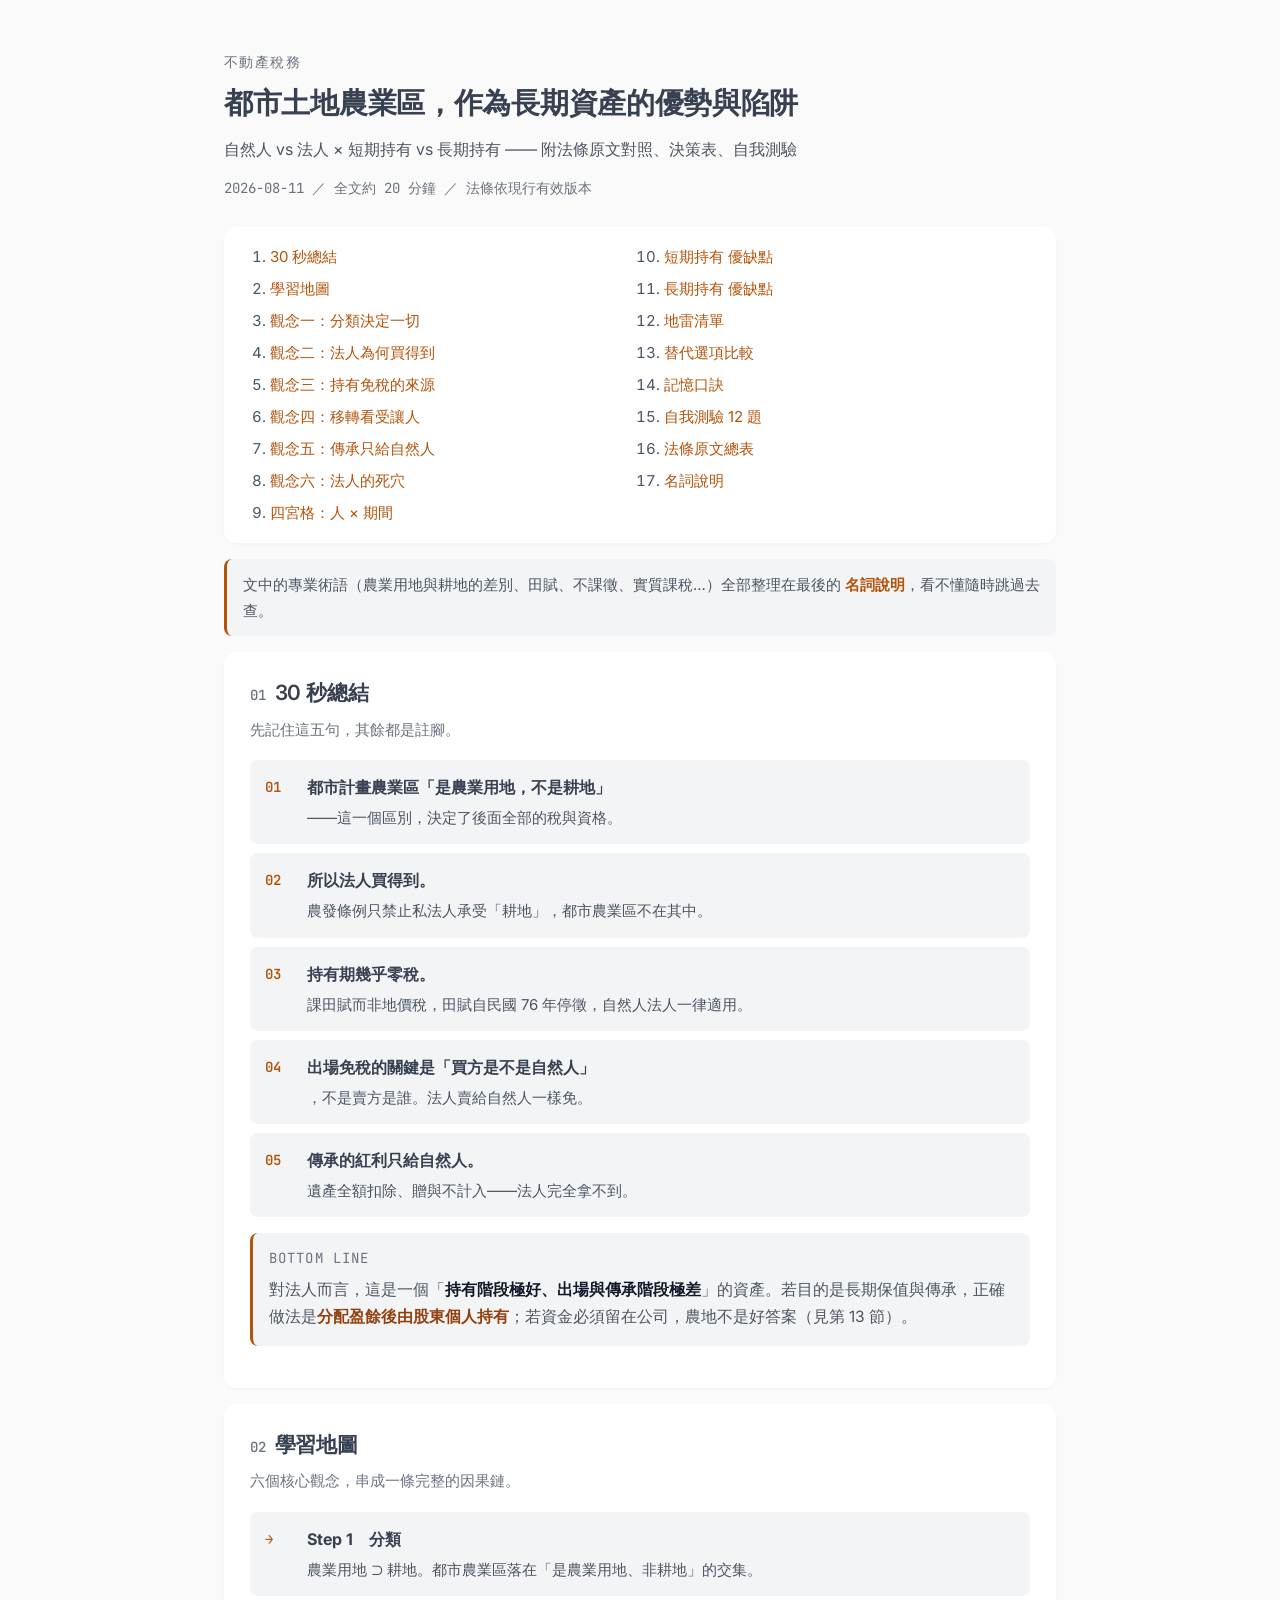
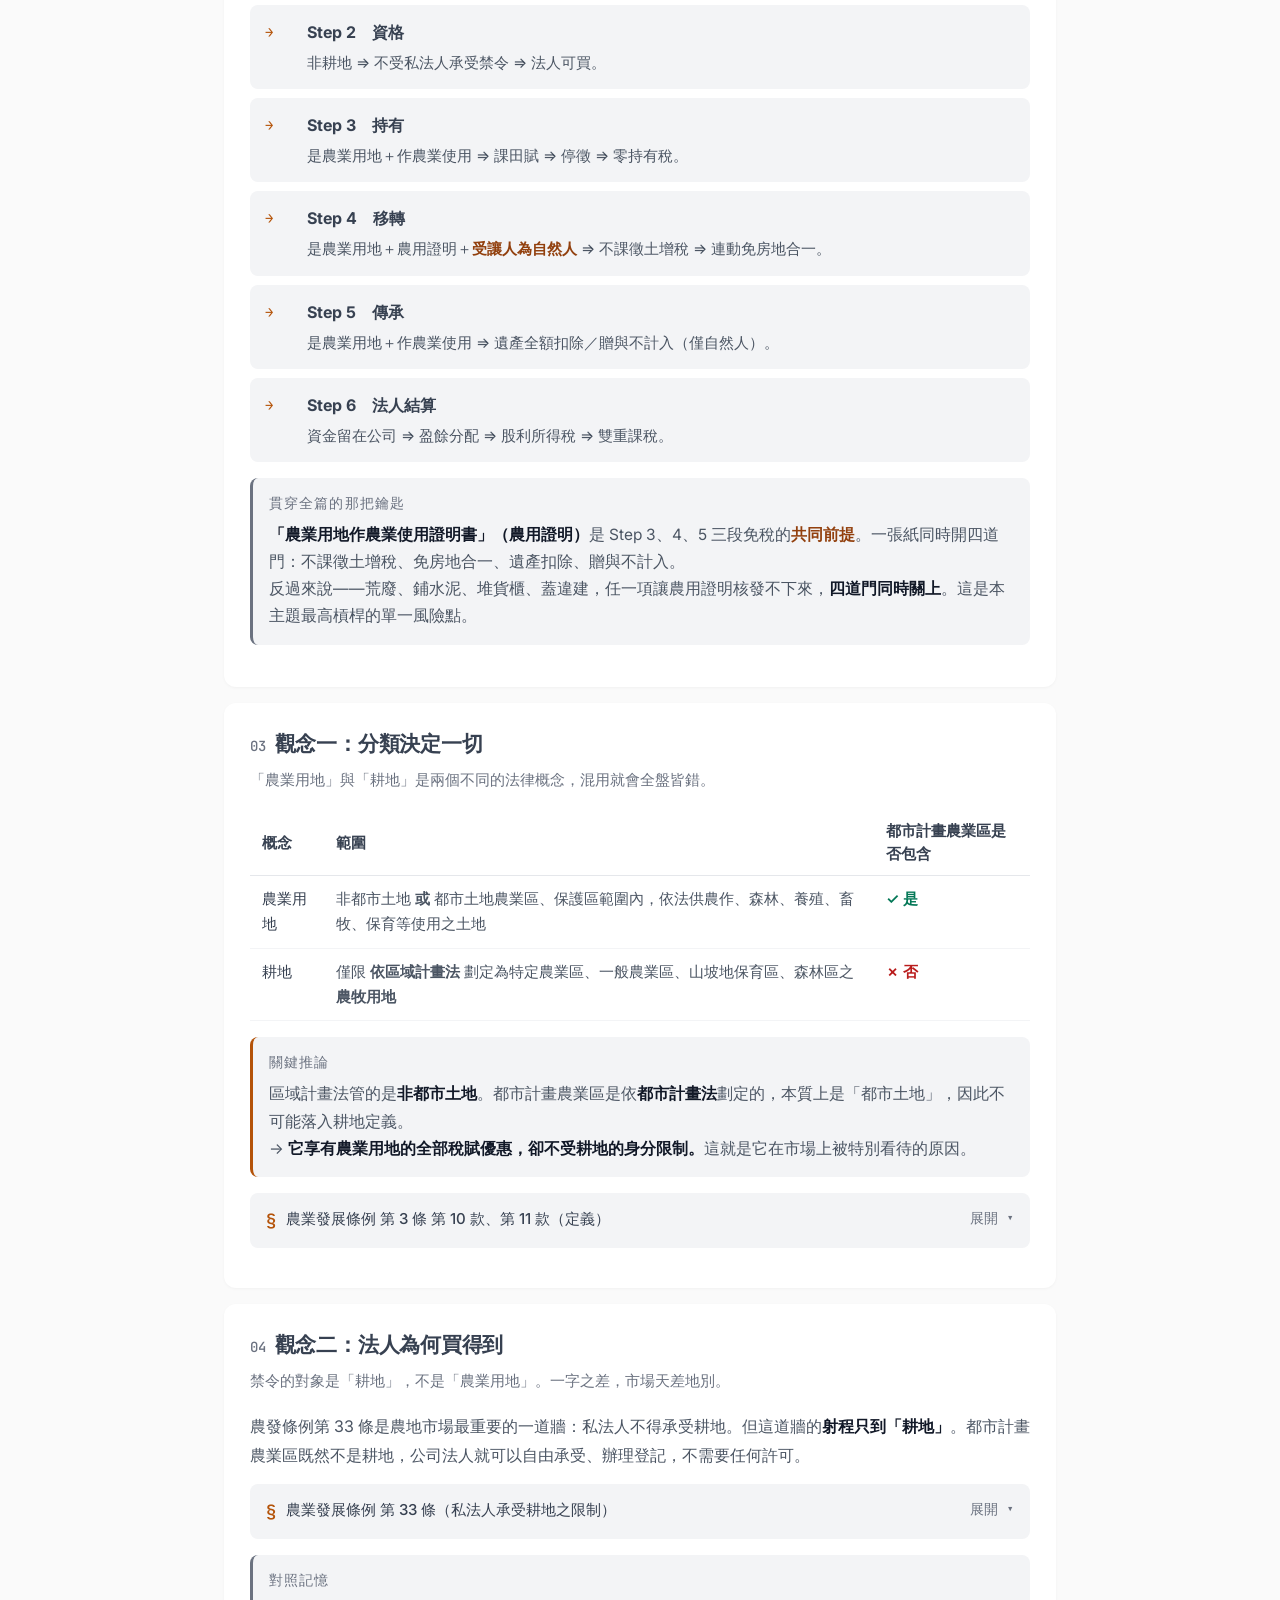
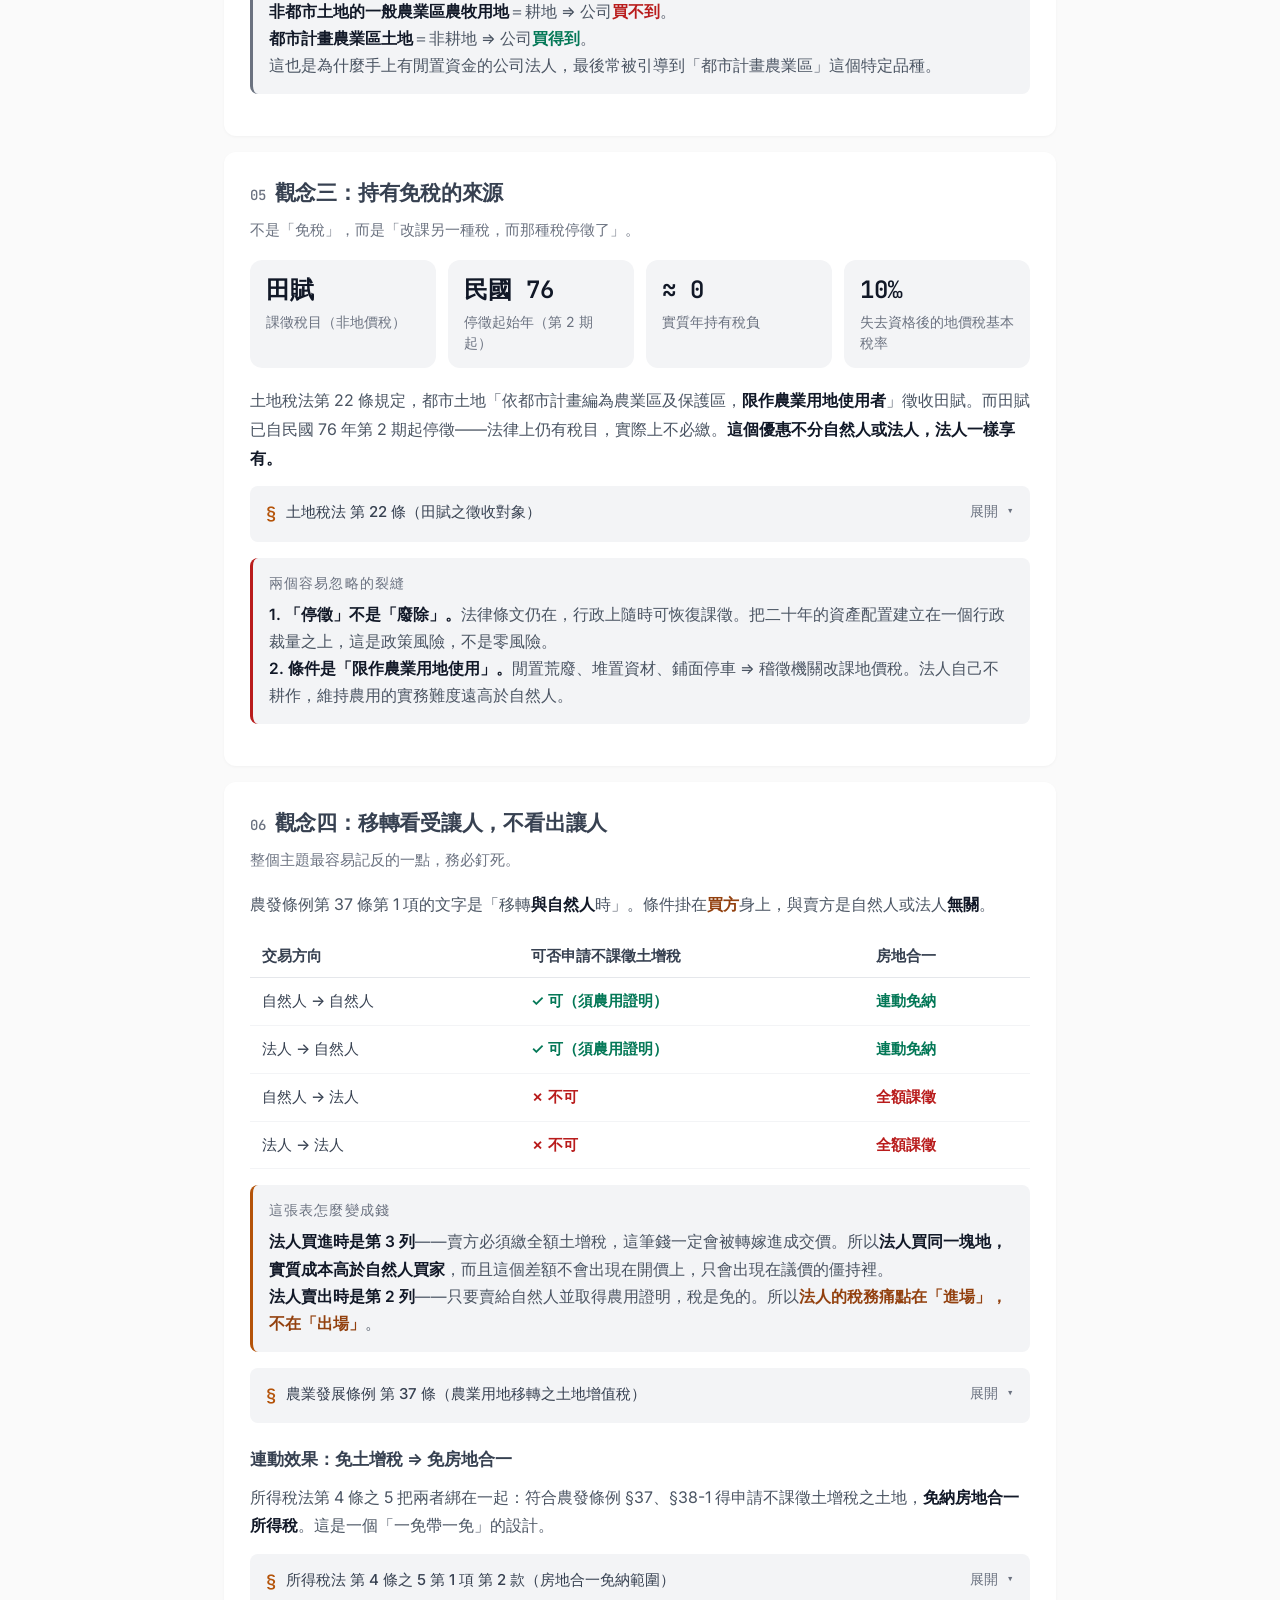
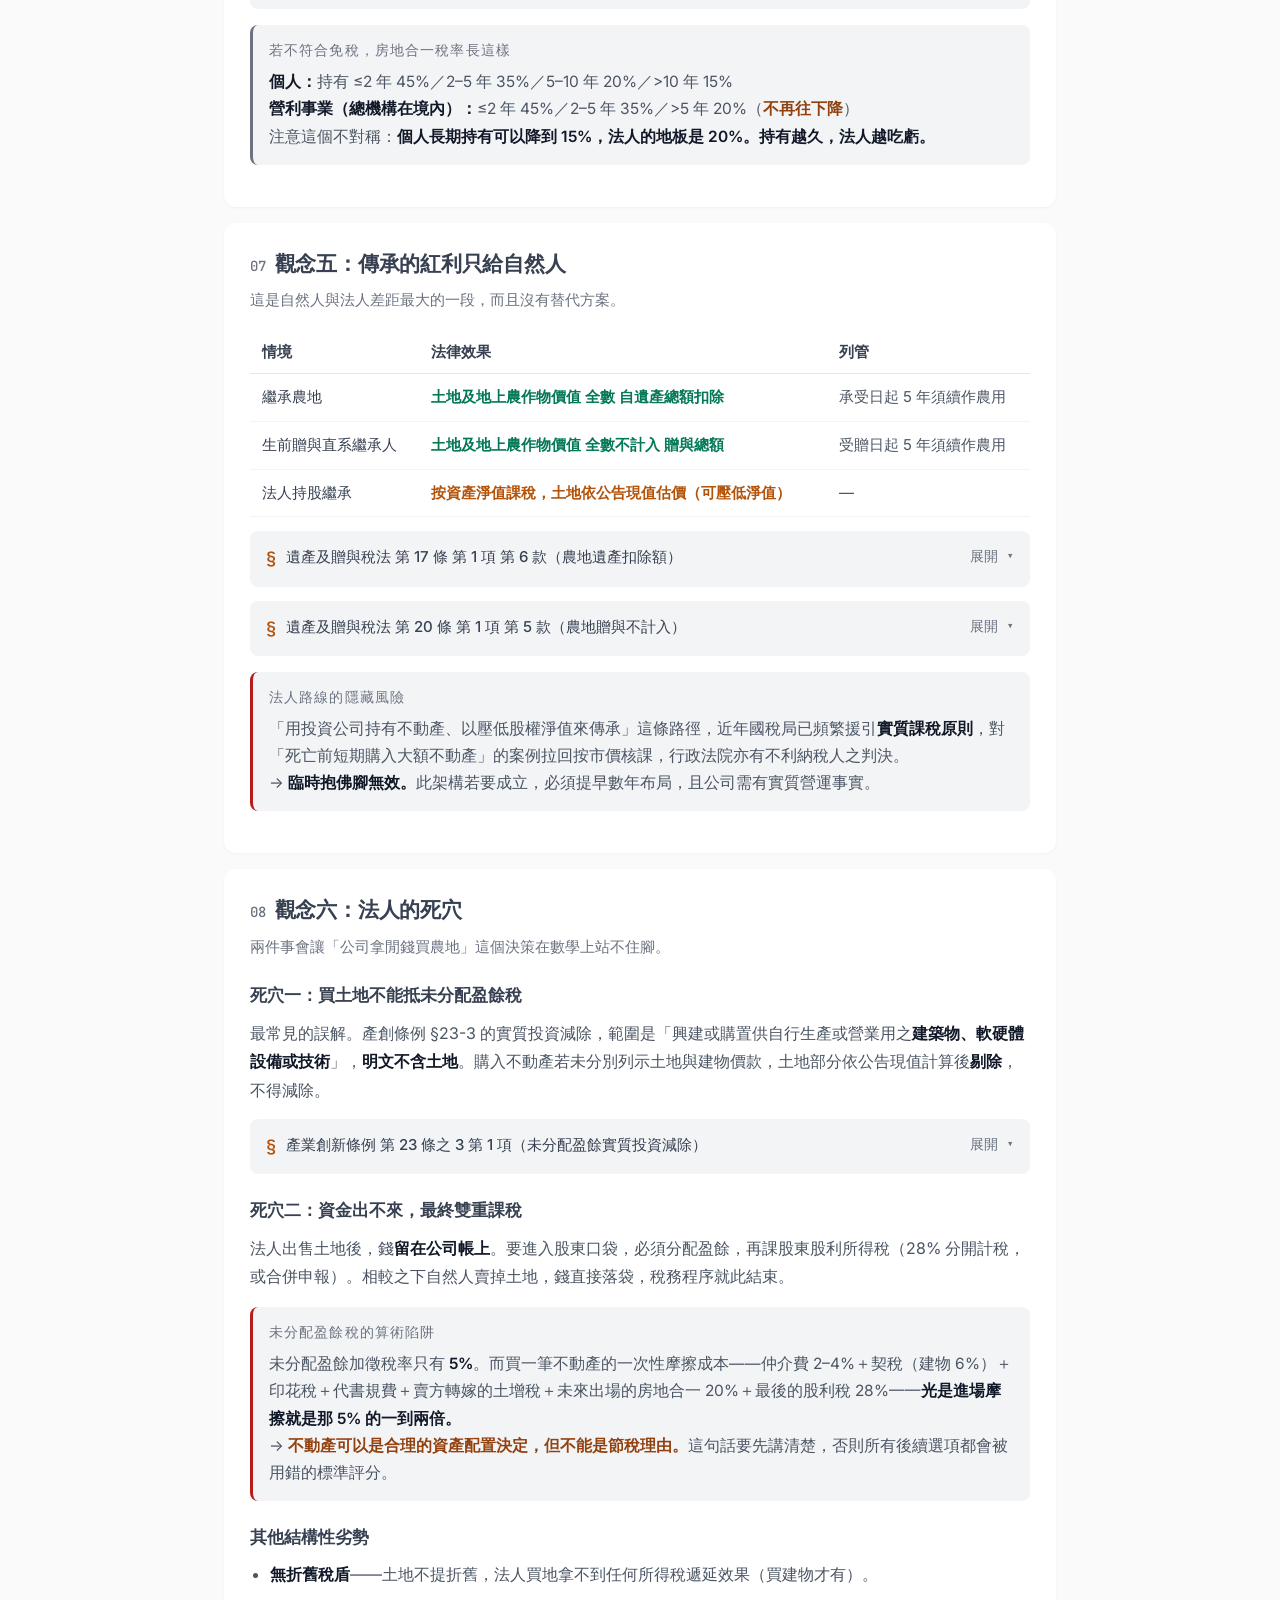
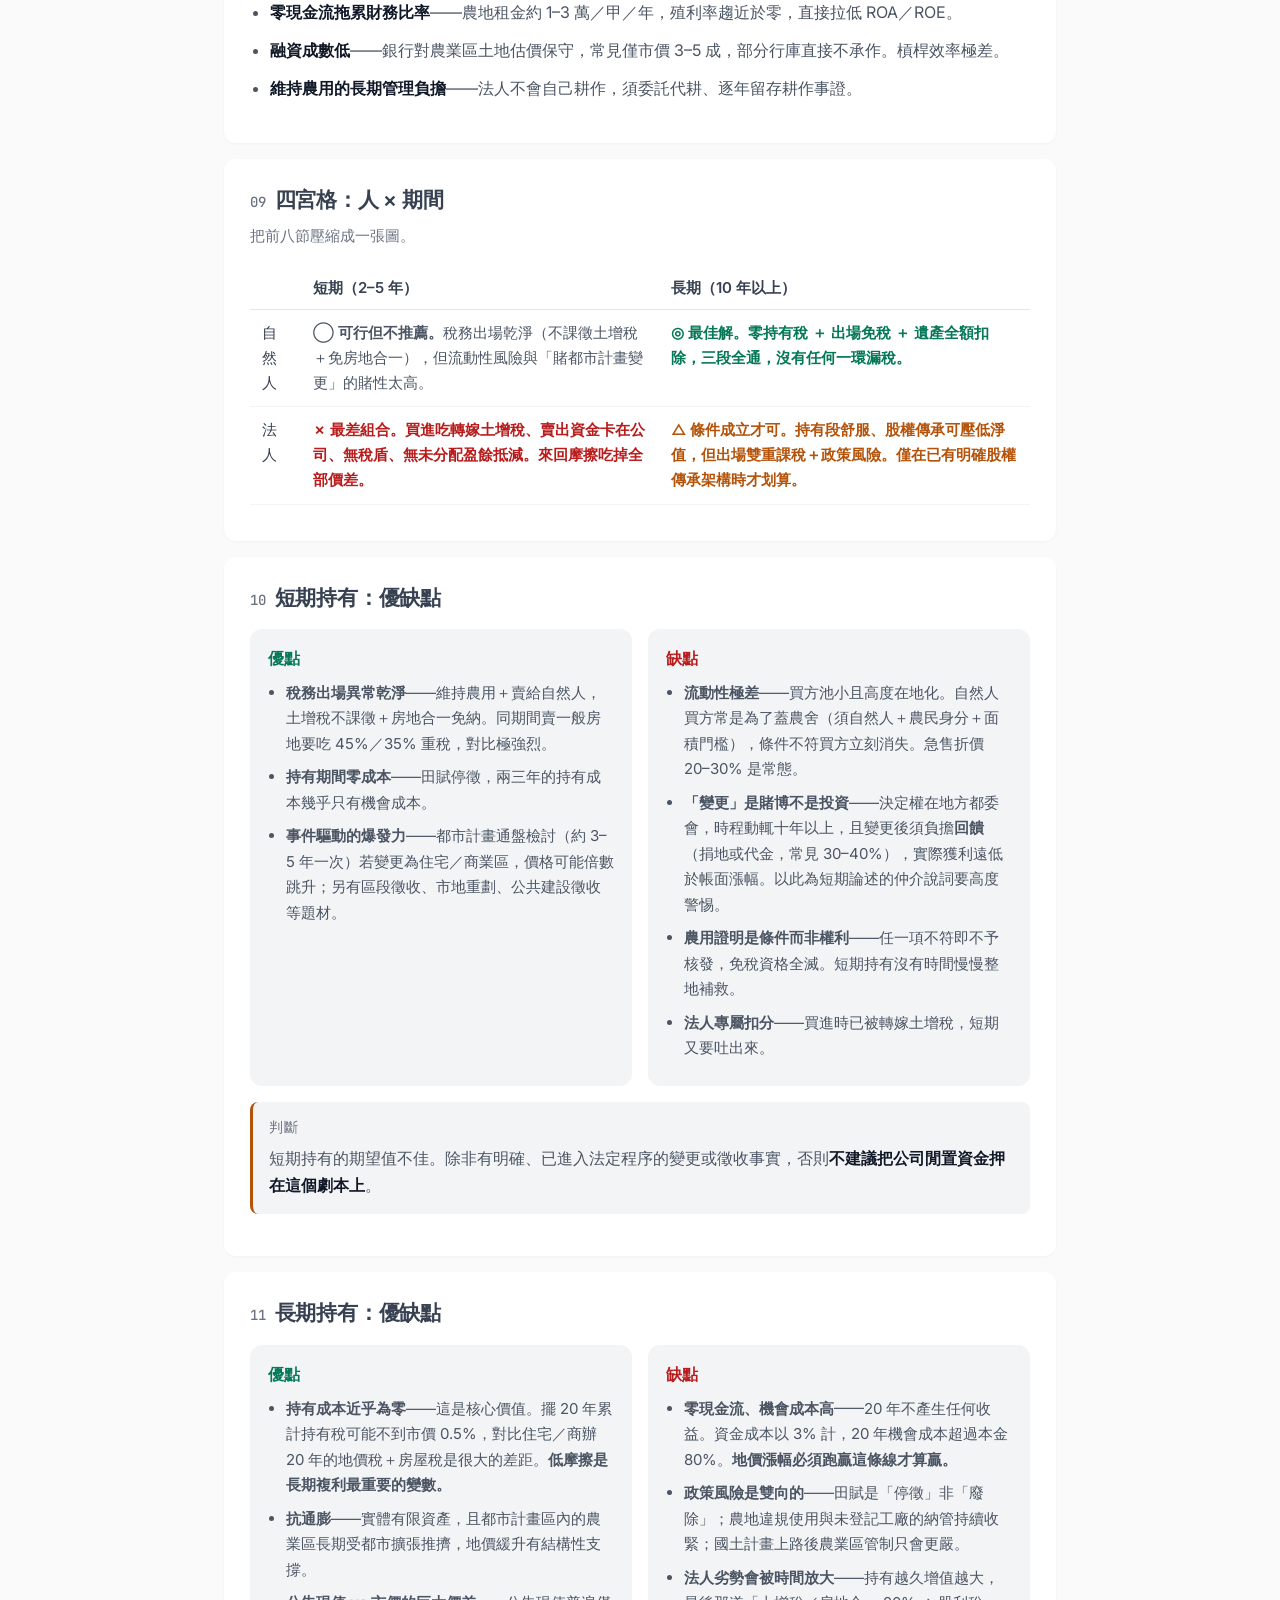
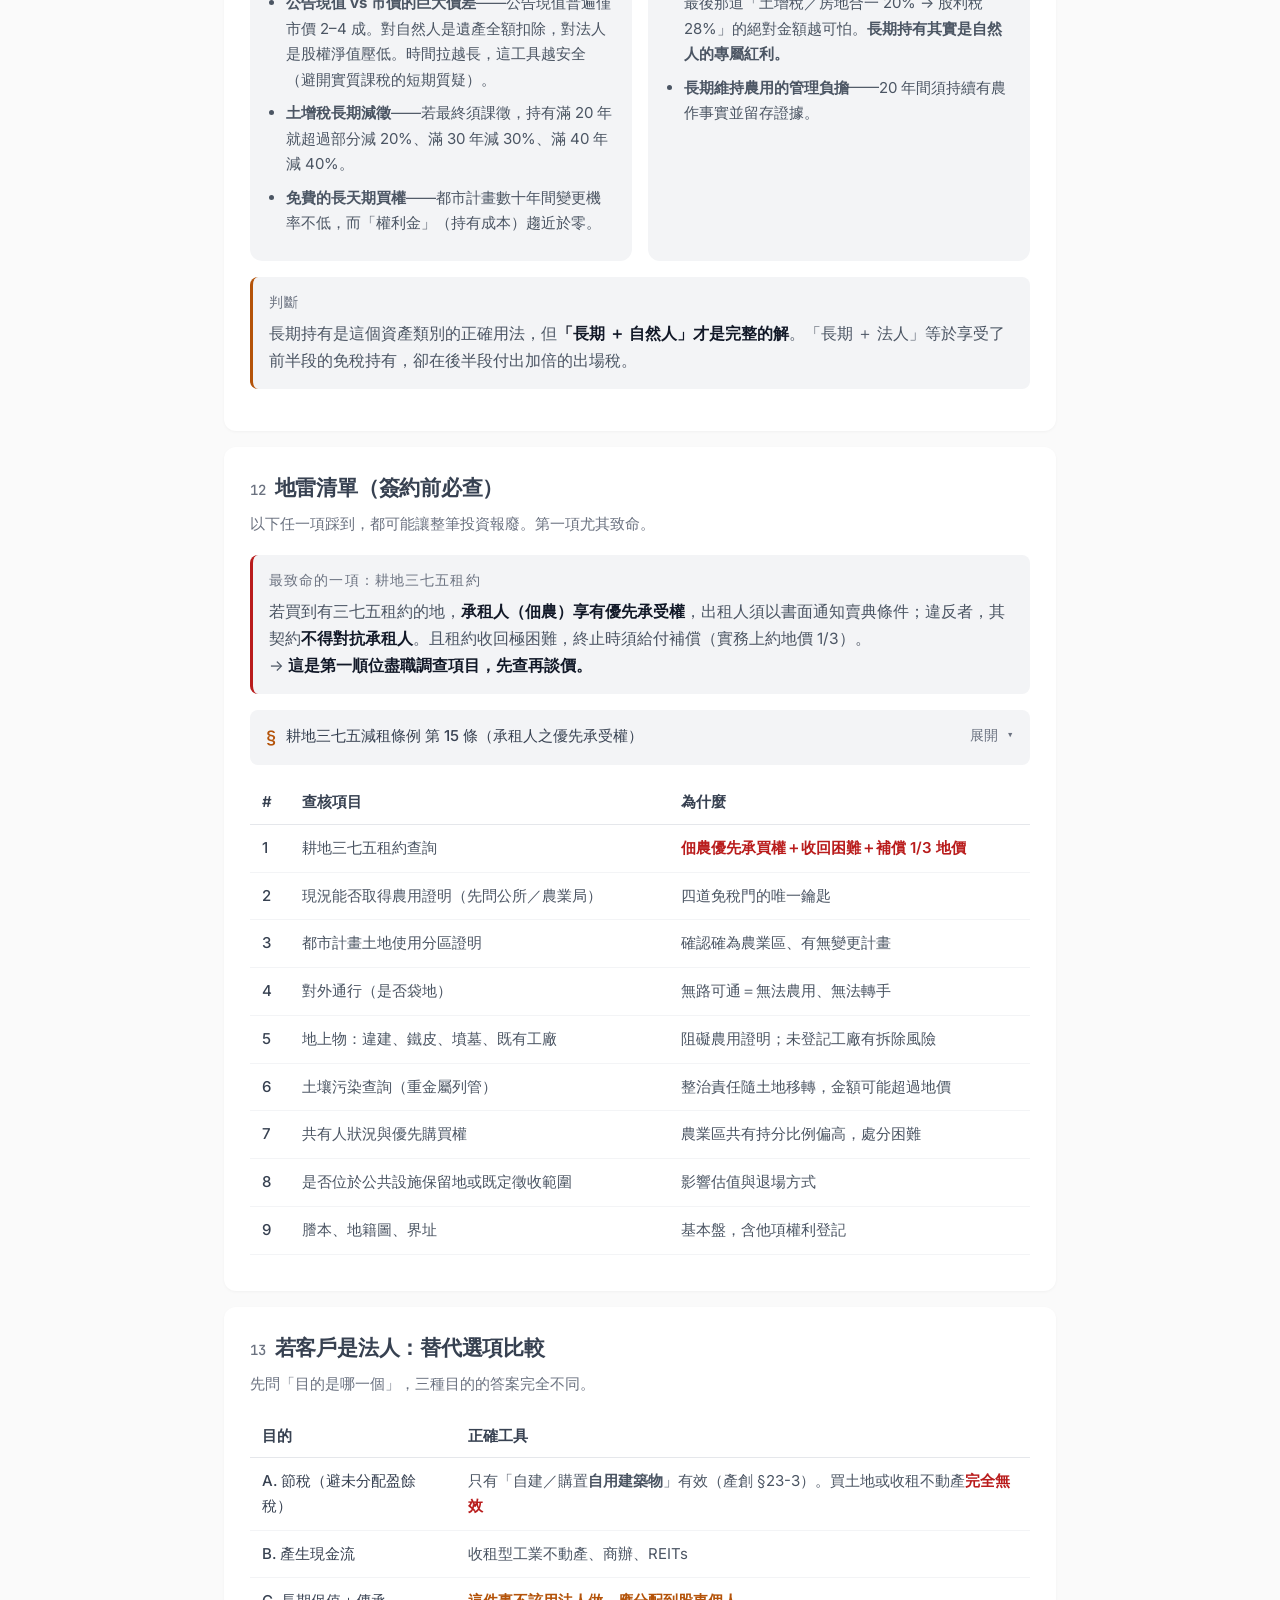
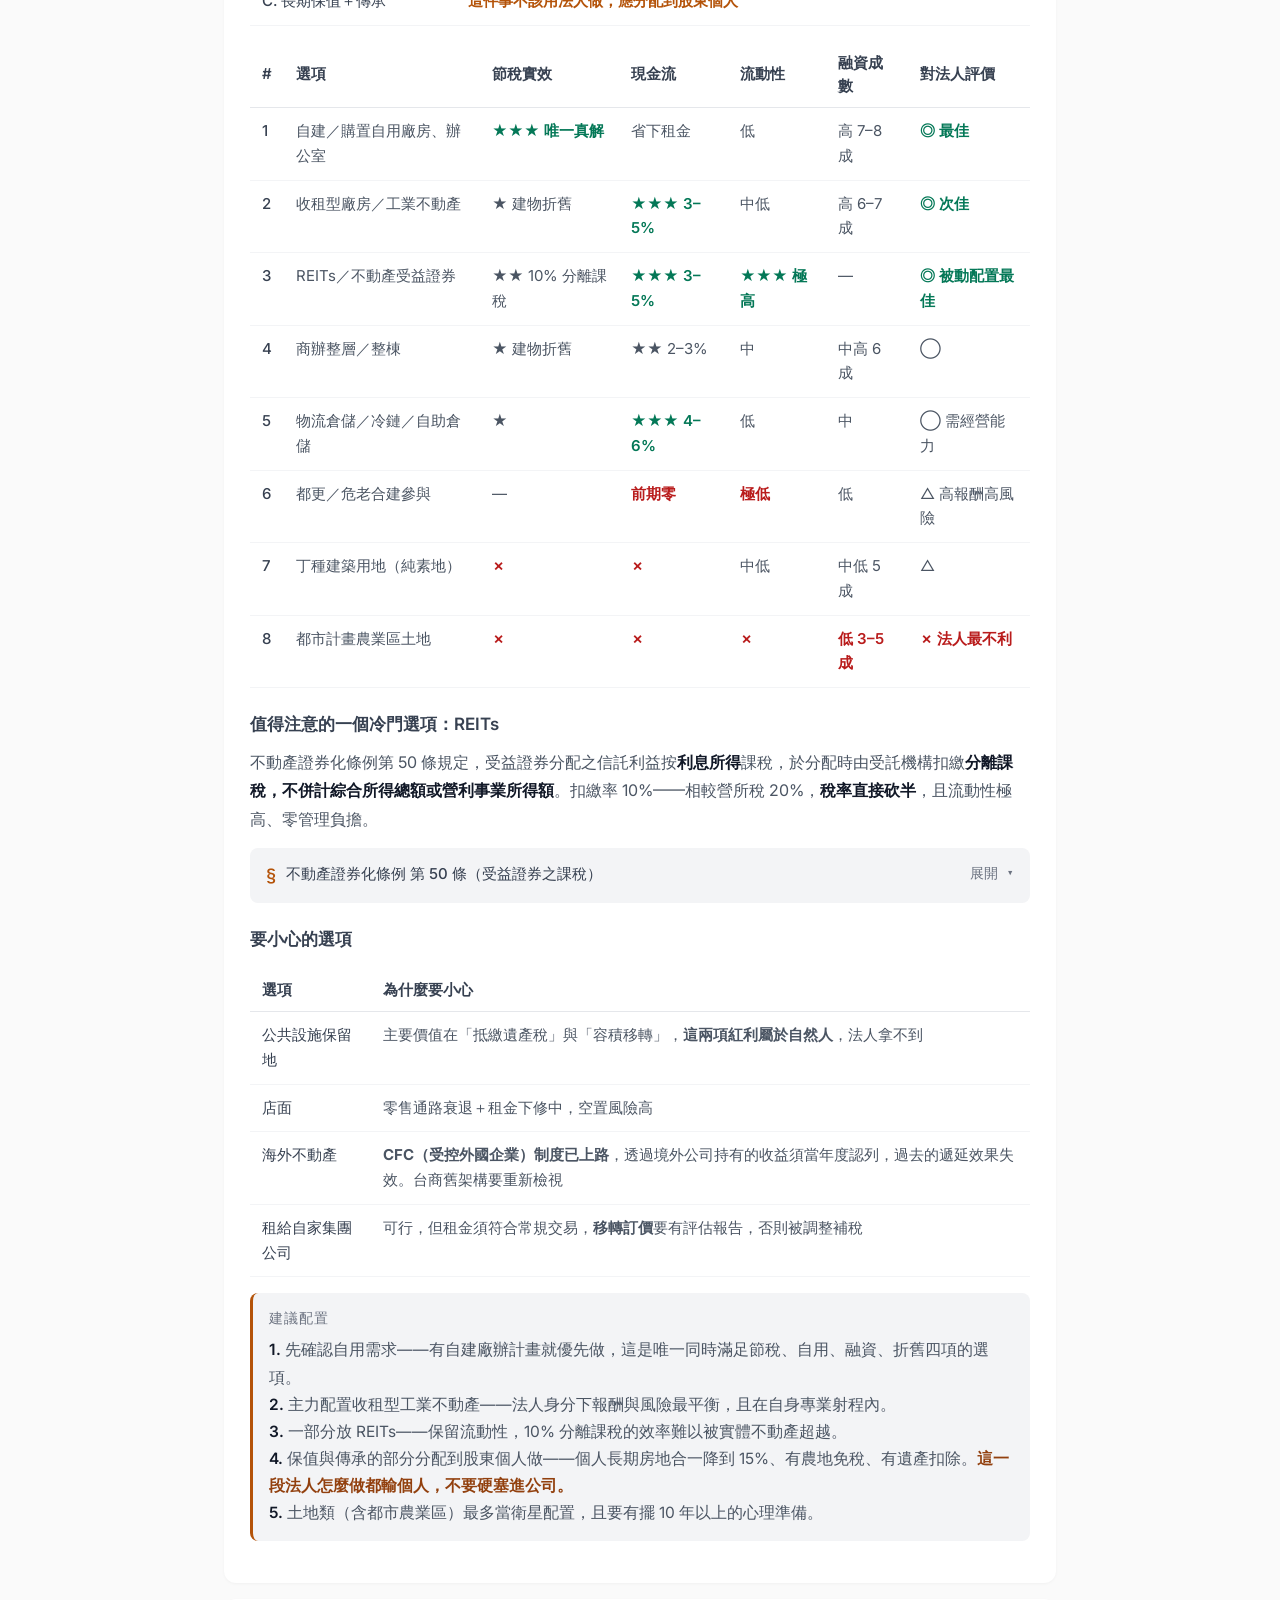
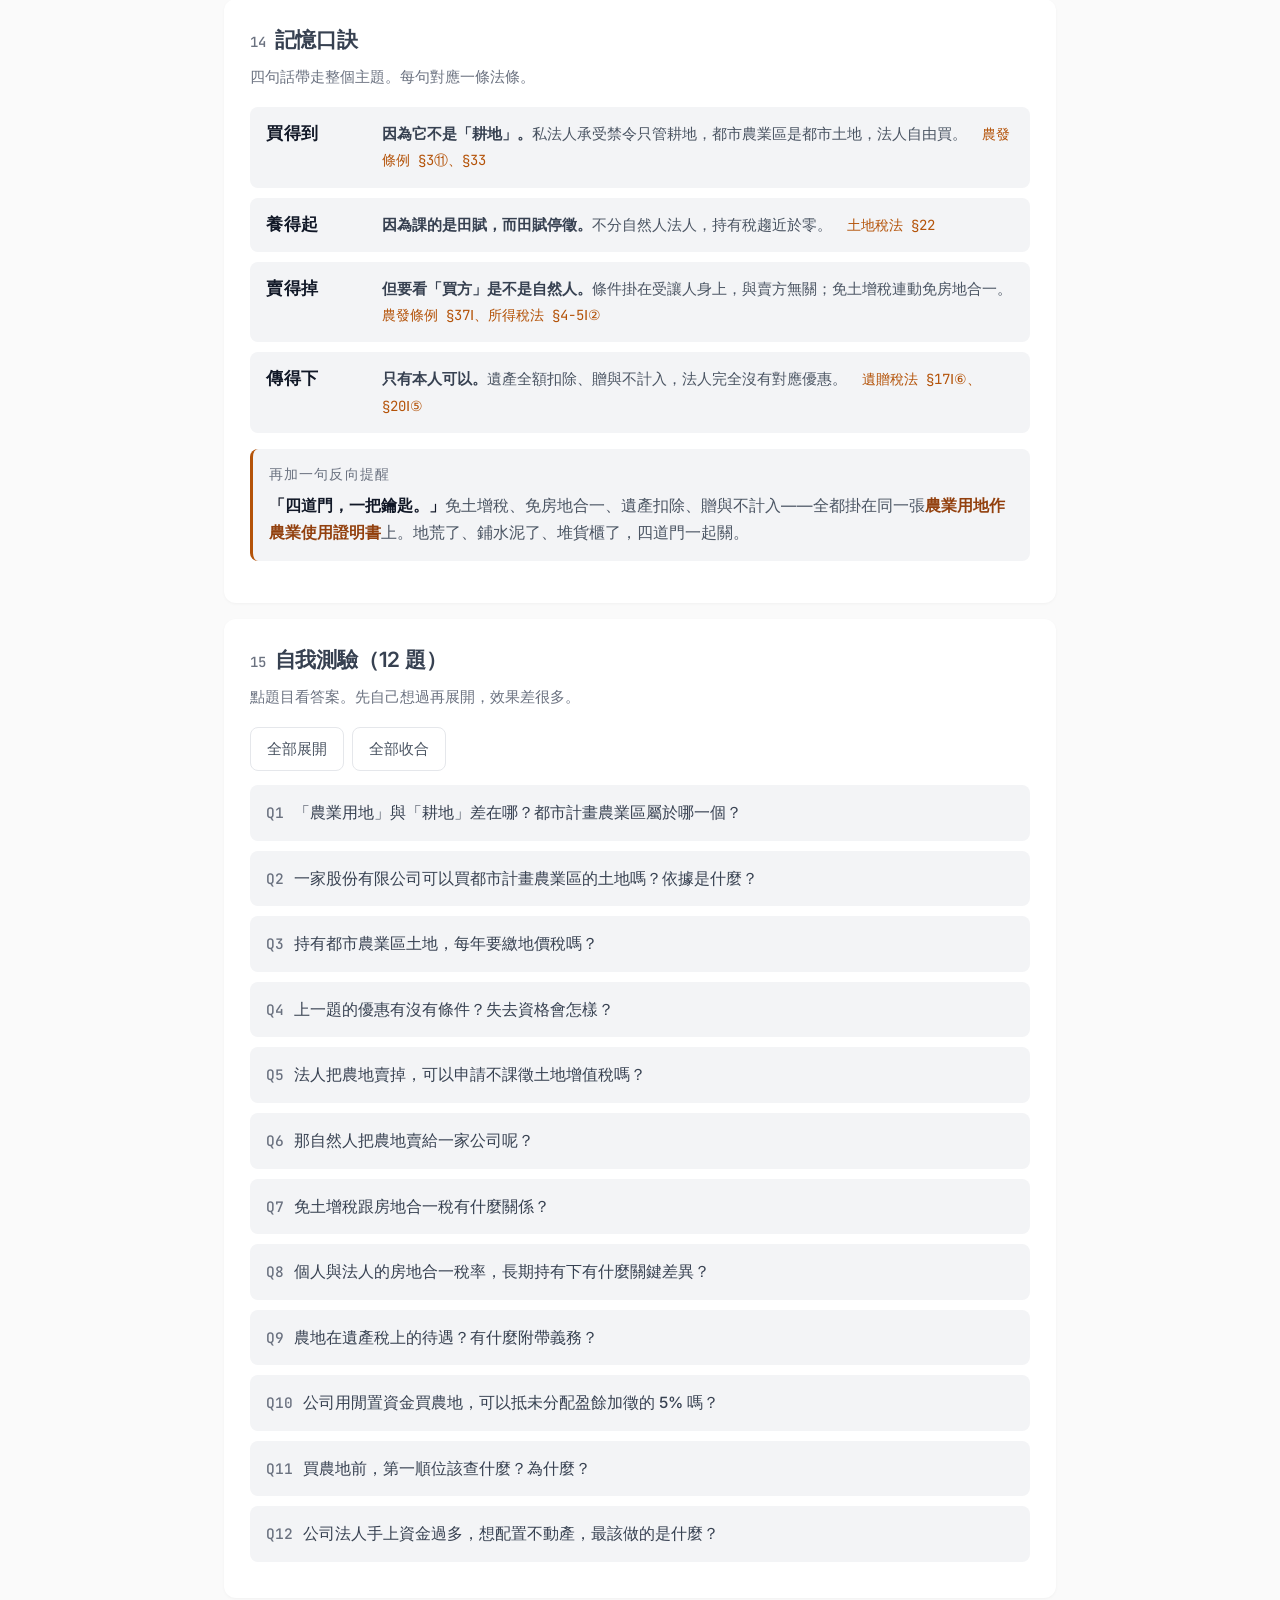
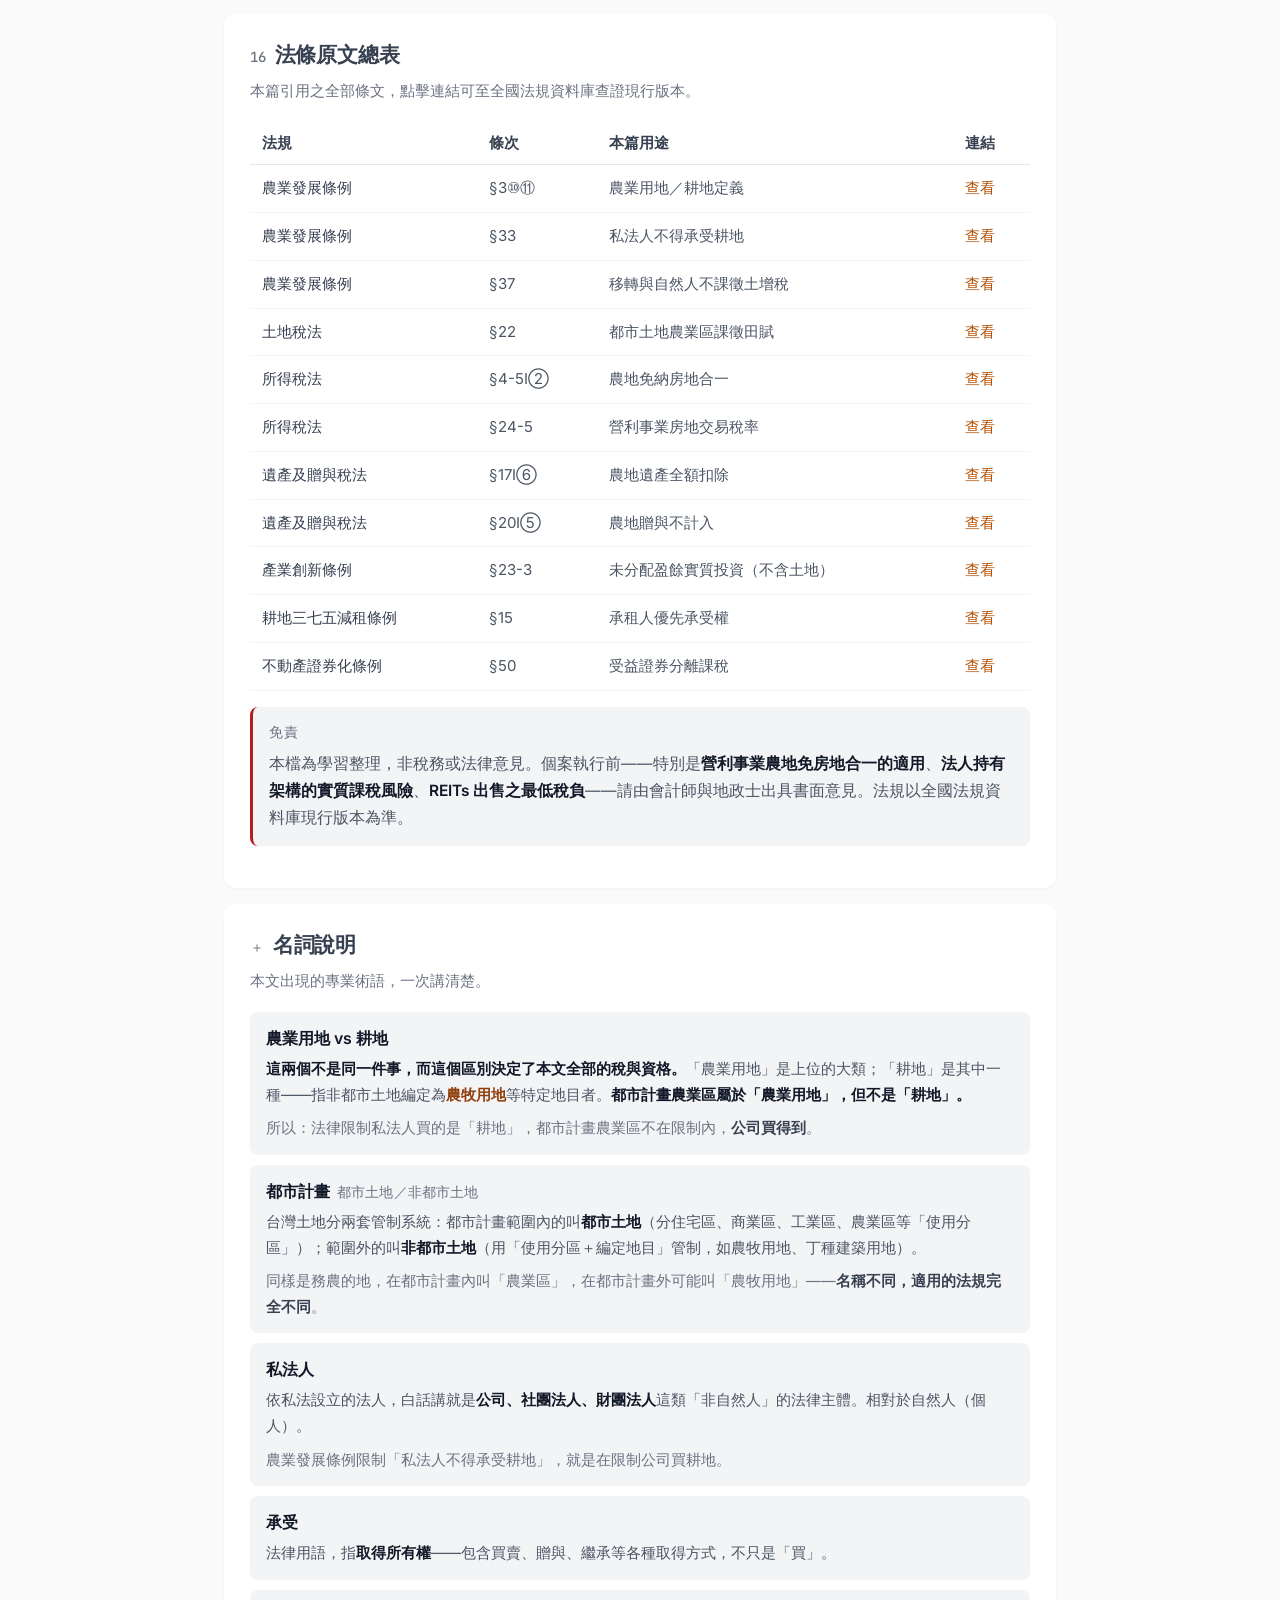
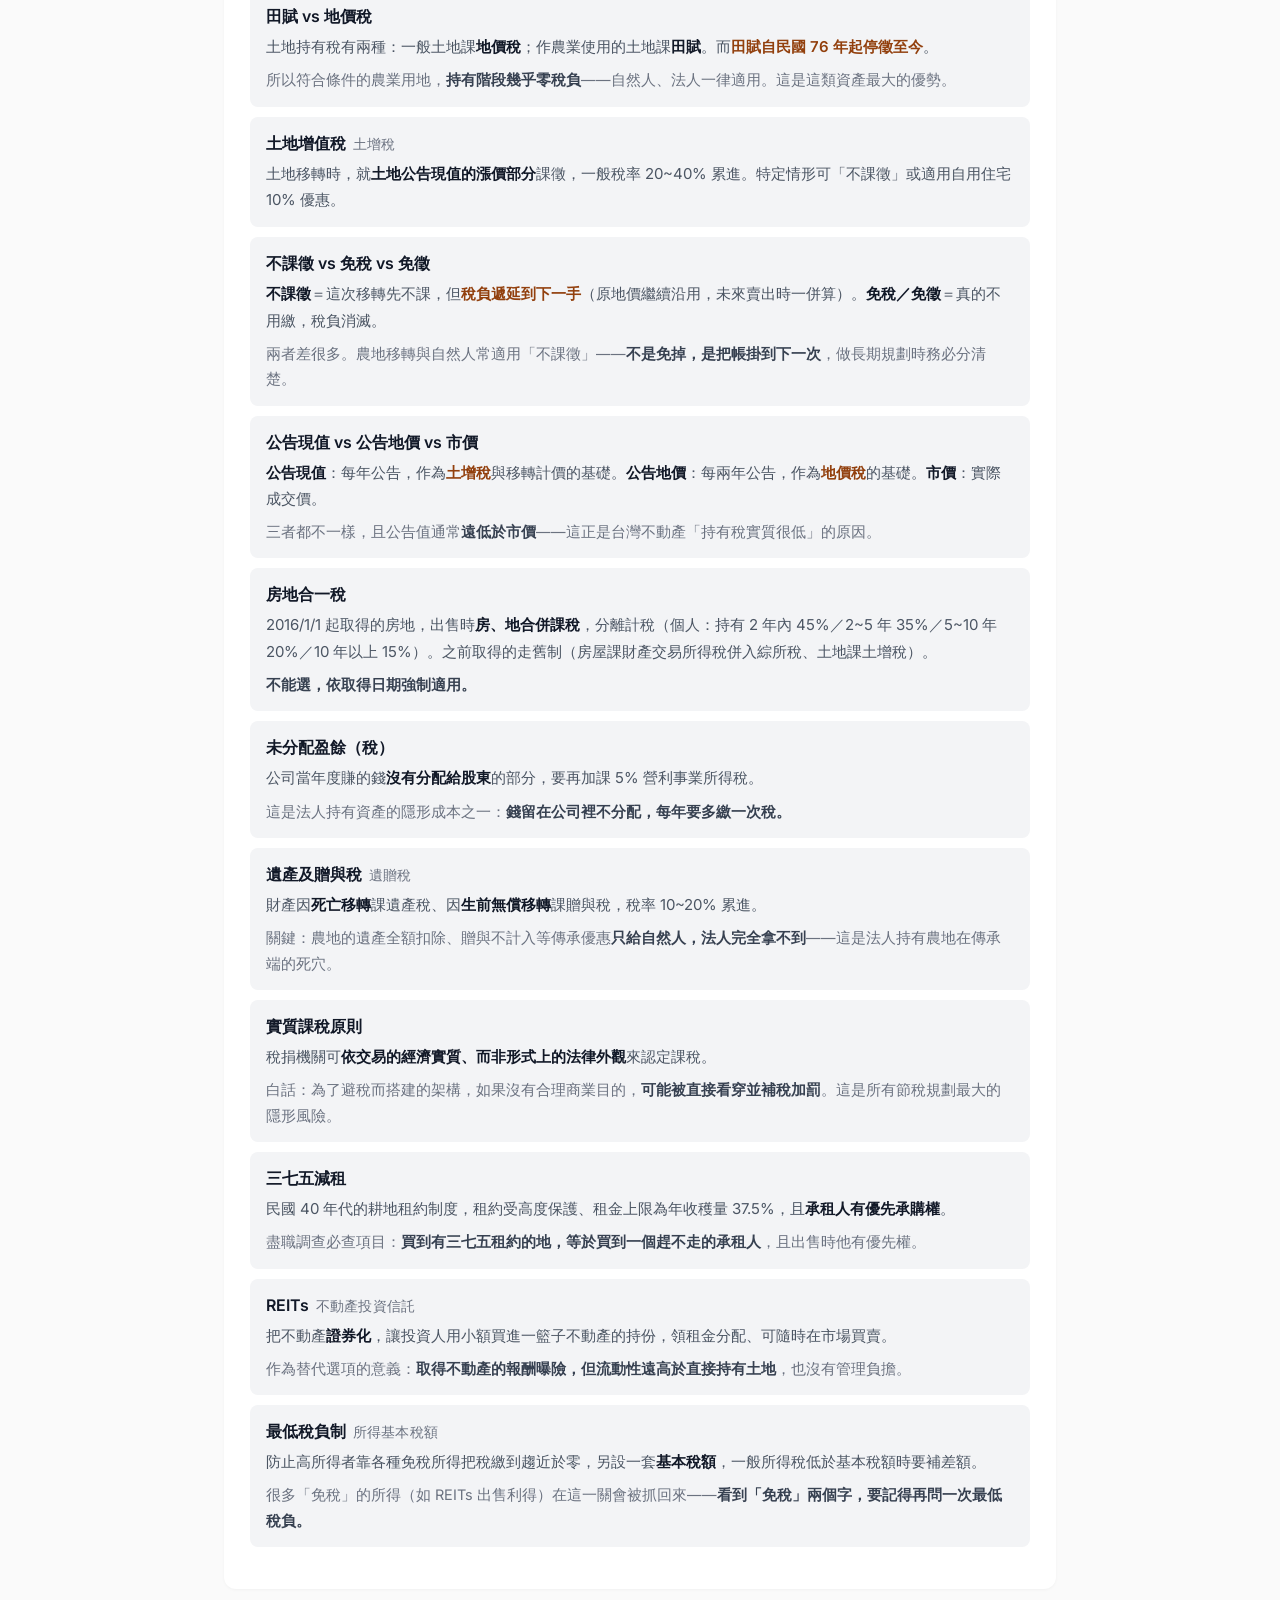
==== commit df7895aa: "每頁改為可獨立分享 + 全面加上專業術語說明 獨立分享： - 資料夾去編號（004-beitun-case → beitun-case 等 5 個） - 移除頁首「← Study 索引」與頁尾「返回索" ====
--- a/001-urban-agricultural-zone/index.html
+++ b/001-urban-agricultural-zone/index.html
@@ -2,572 +2,12 @@
 <html lang="zh-Hant">
 <head>
 <meta charset="UTF-8">
-<meta name="viewport" content="width=device-width, initial-scale=1.0">
-<title>Study 001｜都市土地農業區 — 自然人 vs 法人 × 短期 vs 長期</title>
-<meta name="description" content="都市計畫農業區土地在長期資產配置下的優勢與陷阱，附法條原文對照、決策表、自我測驗。">
-<link rel="preconnect" href="https://fonts.googleapis.com">
-<link rel="preconnect" href="https://fonts.gstatic.com" crossorigin>
-<link href="https://fonts.googleapis.com/css2?family=Inter:wght@400;500;600&family=Noto+Sans+TC:wght@400;500;700&family=JetBrains+Mono:wght@400;500&display=swap" rel="stylesheet">
-<link rel="stylesheet" href="../assets/study.css">
+<meta http-equiv="refresh" content="0; url=../urban-agricultural-zone/">
+<link rel="canonical" href="../urban-agricultural-zone/">
+<title>前往新網址</title>
 </head>
 <body>
-<div class="wrap">
-
-<a class="back" href="../">← Study 索引</a>
-
-<header>
-  <div class="eyebrow">Study 001 · 不動產稅務</div>
-  <h1>都市土地農業區，作為長期資產的優勢與陷阱</h1>
-  <p class="sub">自然人 vs 法人 × 短期持有 vs 長期持有 —— 附法條原文對照、決策表、自我測驗</p>
-  <div class="meta">2026-08-11 ／ 全文約 20 分鐘 ／ 法條依現行有效版本</div>
-</header>
-
-<nav class="toc">
-  <ol>
-    <li><a href="#s1">30 秒總結</a></li>
-    <li><a href="#s2">學習地圖</a></li>
-    <li><a href="#s3">觀念一：分類決定一切</a></li>
-    <li><a href="#s4">觀念二：法人為何買得到</a></li>
-    <li><a href="#s5">觀念三：持有免稅的來源</a></li>
-    <li><a href="#s6">觀念四：移轉看受讓人</a></li>
-    <li><a href="#s7">觀念五：傳承只給自然人</a></li>
-    <li><a href="#s8">觀念六：法人的死穴</a></li>
-    <li><a href="#s9">四宮格：人 × 期間</a></li>
-    <li><a href="#s10">短期持有 優缺點</a></li>
-    <li><a href="#s11">長期持有 優缺點</a></li>
-    <li><a href="#s12">地雷清單</a></li>
-    <li><a href="#s13">替代選項比較</a></li>
-    <li><a href="#s14">記憶口訣</a></li>
-    <li><a href="#s15">自我測驗 12 題</a></li>
-    <li><a href="#s16">法條原文總表</a></li>
-  </ol>
-</nav>
-
-<!-- 1 -->
-<section class="card" id="s1">
-  <h2><span class="n">01</span>30 秒總結</h2>
-  <p class="lead">先記住這五句，其餘都是註腳。</p>
-  <div class="map">
-    <div class="step"><div class="i">01</div><div class="t"><b>都市計畫農業區「是農業用地，不是耕地」</b>——這一個區別，決定了後面全部的稅與資格。</div></div>
-    <div class="step"><div class="i">02</div><div class="t"><b>所以法人買得到。</b>農發條例只禁止私法人承受「耕地」，都市農業區不在其中。</div></div>
-    <div class="step"><div class="i">03</div><div class="t"><b>持有期幾乎零稅。</b>課田賦而非地價稅，田賦自民國 76 年停徵，自然人法人一律適用。</div></div>
-    <div class="step"><div class="i">04</div><div class="t"><b>出場免稅的關鍵是「買方是不是自然人」</b>，不是賣方是誰。法人賣給自然人一樣免。</div></div>
-    <div class="step"><div class="i">05</div><div class="t"><b>傳承的紅利只給自然人。</b>遺產全額扣除、贈與不計入——法人完全拿不到。</div></div>
-  </div>
-  <div class="call key">
-    <span class="t">Bottom line</span>
-    對法人而言，這是一個「<strong>持有階段極好、出場與傳承階段極差</strong>」的資產。若目的是長期保值與傳承，正確做法是<em>分配盈餘後由股東個人持有</em>；若資金必須留在公司，農地不是好答案（見第 13 節）。
-  </div>
-</section>
-
-<!-- 2 -->
-<section class="card" id="s2">
-  <h2><span class="n">02</span>學習地圖</h2>
-  <p class="lead">六個核心觀念，串成一條完整的因果鏈。</p>
-  <div class="map">
-    <div class="step"><div class="i">→</div><div class="t"><b>Step 1　分類</b>農業用地 ⊃ 耕地。都市農業區落在「是農業用地、非耕地」的交集。</div></div>
-    <div class="step"><div class="i">→</div><div class="t"><b>Step 2　資格</b>非耕地 ⇒ 不受私法人承受禁令 ⇒ 法人可買。</div></div>
-    <div class="step"><div class="i">→</div><div class="t"><b>Step 3　持有</b>是農業用地＋作農業使用 ⇒ 課田賦 ⇒ 停徵 ⇒ 零持有稅。</div></div>
-    <div class="step"><div class="i">→</div><div class="t"><b>Step 4　移轉</b>是農業用地＋農用證明＋<em>受讓人為自然人</em> ⇒ 不課徵土增稅 ⇒ 連動免房地合一。</div></div>
-    <div class="step"><div class="i">→</div><div class="t"><b>Step 5　傳承</b>是農業用地＋作農業使用 ⇒ 遺產全額扣除／贈與不計入（僅自然人）。</div></div>
-    <div class="step"><div class="i">→</div><div class="t"><b>Step 6　法人結算</b>資金留在公司 ⇒ 盈餘分配 ⇒ 股利所得稅 ⇒ 雙重課稅。</div></div>
-  </div>
-  <div class="call">
-    <span class="t">貫穿全篇的那把鑰匙</span>
-    <strong>「農業用地作農業使用證明書」（農用證明）</strong>是 Step 3、4、5 三段免稅的<em>共同前提</em>。一張紙同時開四道門：不課徵土增稅、免房地合一、遺產扣除、贈與不計入。<br>
-    反過來說——荒廢、鋪水泥、堆貨櫃、蓋違建，任一項讓農用證明核發不下來，<strong>四道門同時關上</strong>。這是本主題最高槓桿的單一風險點。
-  </div>
-</section>
-
-<!-- 3 -->
-<section class="card" id="s3">
-  <h2><span class="n">03</span>觀念一：分類決定一切</h2>
-  <p class="lead">「農業用地」與「耕地」是兩個不同的法律概念，混用就會全盤皆錯。</p>
-
-  <div class="tw"><table>
-    <tr><th>概念</th><th>範圍</th><th>都市計畫農業區是否包含</th></tr>
-    <tr><td>農業用地</td><td>非都市土地 <b>或</b> 都市土地農業區、保護區範圍內，依法供農作、森林、養殖、畜牧、保育等使用之土地</td><td class="yes">✓ 是</td></tr>
-    <tr><td>耕地</td><td>僅限 <b>依區域計畫法</b> 劃定為特定農業區、一般農業區、山坡地保育區、森林區之 <b>農牧用地</b></td><td class="no">✗ 否</td></tr>
-  </table></div>
-
-  <div class="call key">
-    <span class="t">關鍵推論</span>
-    區域計畫法管的是<strong>非都市土地</strong>。都市計畫農業區是依<strong>都市計畫法</strong>劃定的，本質上是「都市土地」，因此不可能落入耕地定義。<br>
-    → <strong>它享有農業用地的全部稅賦優惠，卻不受耕地的身分限制。</strong>這就是它在市場上被特別看待的原因。
-  </div>
-
-  <details class="law">
-    <summary>農業發展條例 第 3 條 第 10 款、第 11 款（定義）</summary>
-    <div class="body">
-      <div class="quote">
-        <span class="p"><b>十、農業用地：</b>指非都市土地或都市土地農業區、保護區範圍內，依法供下列使用之土地：<br>
-        （一）供農作、森林、養殖、畜牧及保育使用者。<br>
-        （二）供與農業經營不可分離之農舍、畜禽舍、倉儲設備、曬場、集貨場、農路、灌溉、排水及其他農用之土地。<br>
-        （三）農民團體與合作農場所有直接供農業使用之倉庫、冷凍（藏）庫、農機中心、蠶種製造（繁殖）場、集貨場、檢驗場等用地。</span>
-        <span class="p"><b>十一、耕地：</b>指依區域計畫法劃定為特定農業區、一般農業區、山坡地保育區及森林區之農牧用地。</span>
-      </div>
-      <div class="src">來源：<a href="https://law.moj.gov.tw/LawClass/LawSingle.aspx?pcode=M0020001&flno=3" target="_blank" rel="noopener">全國法規資料庫 · 農業發展條例§3</a></div>
-    </div>
-  </details>
-</section>
-
-<!-- 4 -->
-<section class="card" id="s4">
-  <h2><span class="n">04</span>觀念二：法人為何買得到</h2>
-  <p class="lead">禁令的對象是「耕地」，不是「農業用地」。一字之差，市場天差地別。</p>
-
-  <p>農發條例第 33 條是農地市場最重要的一道牆：私法人不得承受耕地。但這道牆的<strong>射程只到「耕地」</strong>。都市計畫農業區既然不是耕地，公司法人就可以自由承受、辦理登記，不需要任何許可。</p>
-
-  <details class="law">
-    <summary>農業發展條例 第 33 條（私法人承受耕地之限制）</summary>
-    <div class="body">
-      <div class="quote">
-        <span class="p">私法人不得承受耕地。但符合第三十四條規定之農民團體、農業企業機構或農業試驗研究機構經取得許可者，不在此限。</span>
-      </div>
-      <div class="src">來源：<a href="https://law.moj.gov.tw/LawClass/LawSingle.aspx?pcode=M0020001&flno=33" target="_blank" rel="noopener">全國法規資料庫 · 農業發展條例§33</a></div>
-    </div>
-  </details>
-
-  <div class="call">
-    <span class="t">對照記憶</span>
-    <strong>非都市土地的一般農業區農牧用地</strong>＝耕地 ⇒ 公司<span class="no">買不到</span>。<br>
-    <strong>都市計畫農業區土地</strong>＝非耕地 ⇒ 公司<span class="yes">買得到</span>。<br>
-    這也是為什麼手上有閒置資金的公司法人，最後常被引導到「都市計畫農業區」這個特定品種。
-  </div>
-</section>
-
-<!-- 5 -->
-<section class="card" id="s5">
-  <h2><span class="n">05</span>觀念三：持有免稅的來源</h2>
-  <p class="lead">不是「免稅」，而是「改課另一種稅，而那種稅停徵了」。</p>
-
-  <div class="kpis">
-    <div class="kpi"><div class="v">田賦</div><div class="l">課徵稅目（非地價稅）</div></div>
-    <div class="kpi"><div class="v">民國 76</div><div class="l">停徵起始年（第 2 期起）</div></div>
-    <div class="kpi"><div class="v">≈ 0</div><div class="l">實質年持有稅負</div></div>
-    <div class="kpi"><div class="v">10‰</div><div class="l">失去資格後的地價稅基本稅率</div></div>
-  </div>
-
-  <p>土地稅法第 22 條規定，都市土地「依都市計畫編為農業區及保護區，<strong>限作農業用地使用者</strong>」徵收田賦。而田賦已自民國 76 年第 2 期起停徵——法律上仍有稅目，實際上不必繳。<strong>這個優惠不分自然人或法人，法人一樣享有。</strong></p>
-
-  <details class="law">
-    <summary>土地稅法 第 22 條（田賦之徵收對象）</summary>
-    <div class="body">
-      <div class="quote">
-        <span class="p">非都市土地依法編定之農業用地或未規定地價者，徵收田賦。但都市土地合於左列規定者亦同：</span>
-        <span class="p">一、依都市計畫編為農業區及保護區，限作農業用地使用者。<br>
-        二、公共設施尚未完竣前，仍作農業用地使用者。<br>
-        三、依法限制建築，仍作農業用地使用者。<br>
-        四、依法不能建築，仍作農業用地使用者。<br>
-        五、依都市計畫編為公共設施保留地，仍作農業用地使用者。</span>
-        <span class="p">前項第二款及第三款，以自耕農地及依耕地三七五減租條例出租之耕地為限。</span>
-        <span class="p">農民團體與合作農場所有直接供農業使用之倉庫、冷凍（藏）庫、農機中心、蠶種製造（繁殖）場、集貨場、檢驗場、水稻育苗用地、儲水池、農用溫室、農產品批發市場等用地，仍徵收田賦。</span>
-        <span class="p">公有土地供公共使用及都市計畫公共設施保留地在保留期間未作任何使用並與使用中之土地隔離者，免徵田賦。</span>
-      </div>
-      <div class="src">來源：<a href="https://law.moj.gov.tw/LawClass/LawSingle.aspx?pcode=G0340096&flno=22" target="_blank" rel="noopener">全國法規資料庫 · 土地稅法§22</a></div>
-    </div>
-  </details>
-
-  <div class="call danger">
-    <span class="t">兩個容易忽略的裂縫</span>
-    <strong>1. 「停徵」不是「廢除」。</strong>法律條文仍在，行政上隨時可恢復課徵。把二十年的資產配置建立在一個行政裁量之上，這是政策風險，不是零風險。<br>
-    <strong>2. 條件是「限作農業用地使用」。</strong>閒置荒廢、堆置資材、鋪面停車 ⇒ 稽徵機關改課地價稅。法人自己不耕作，維持農用的實務難度遠高於自然人。
-  </div>
-</section>
-
-<!-- 6 -->
-<section class="card" id="s6">
-  <h2><span class="n">06</span>觀念四：移轉看受讓人，不看出讓人</h2>
-  <p class="lead">整個主題最容易記反的一點，務必釘死。</p>
-
-  <p>農發條例第 37 條第 1 項的文字是「移轉<strong>與自然人</strong>時」。條件掛在<em>買方</em>身上，與賣方是自然人或法人<strong>無關</strong>。</p>
-
-  <div class="tw"><table>
-    <tr><th>交易方向</th><th>可否申請不課徵土增稅</th><th>房地合一</th></tr>
-    <tr><td>自然人 → 自然人</td><td class="yes">✓ 可（須農用證明）</td><td class="yes">連動免納</td></tr>
-    <tr><td>法人 → 自然人</td><td class="yes">✓ 可（須農用證明）</td><td class="yes">連動免納</td></tr>
-    <tr><td>自然人 → 法人</td><td class="no">✗ 不可</td><td class="no">全額課徵</td></tr>
-    <tr><td>法人 → 法人</td><td class="no">✗ 不可</td><td class="no">全額課徵</td></tr>
-  </table></div>
-
-  <div class="call key">
-    <span class="t">這張表怎麼變成錢</span>
-    <strong>法人買進時是第 3 列</strong>——賣方必須繳全額土增稅，這筆錢一定會被轉嫁進成交價。所以<strong>法人買同一塊地，實質成本高於自然人買家</strong>，而且這個差額不會出現在開價上，只會出現在議價的僵持裡。<br>
-    <strong>法人賣出時是第 2 列</strong>——只要賣給自然人並取得農用證明，稅是免的。所以<em>法人的稅務痛點在「進場」，不在「出場」</em>。
-  </div>
-
-  <details class="law">
-    <summary>農業發展條例 第 37 條（農業用地移轉之土地增值稅）</summary>
-    <div class="body">
-      <div class="quote">
-        <span class="p"><b>Ⅰ</b> 作農業使用之農業用地移轉與自然人時，得申請不課徵土地增值稅。</span>
-        <span class="p"><b>Ⅱ</b> 作農業使用之耕地依第三十三條及第三十四條規定移轉與農民團體、農業企業機構及農業試驗研究機構時，其符合產業發展需要、一定規模或其他條件，經直轄市、縣（市）主管機關同意者，得申請不課徵土地增值稅。</span>
-        <span class="p"><b>Ⅲ</b> 前二項不課徵土地增值稅之土地承受人於其具有土地所有權之期間內，曾經有關機關查獲該土地未作農業使用且未在有關機關所令期限內恢復作農業使用，或雖在有關機關所令期限內已恢復作農業使用而再有未作農業使用情事者，於再移轉時應課徵土地增值稅。</span>
-        <span class="p"><b>Ⅳ</b> 前項所定土地承受人有未作農業使用之情事，於配偶間相互贈與之情形，應合併計算。</span>
-      </div>
-      <div class="src">來源：<a href="https://law.moj.gov.tw/LawClass/LawSingle.aspx?pcode=M0020001&flno=37" target="_blank" rel="noopener">全國法規資料庫 · 農業發展條例§37</a></div>
-    </div>
-  </details>
-
-  <h3>連動效果：免土增稅 ⇒ 免房地合一</h3>
-  <p>所得稅法第 4 條之 5 把兩者綁在一起：符合農發條例 §37、§38-1 得申請不課徵土增稅之土地，<strong>免納房地合一所得稅</strong>。這是一個「一免帶一免」的設計。</p>
-
-  <details class="law">
-    <summary>所得稅法 第 4 條之 5 第 1 項 第 2 款（房地合一免納範圍）</summary>
-    <div class="body">
-      <div class="quote">
-        <span class="p">前條交易之房屋、土地有下列情形之一者，免納所得稅。但符合第一款規定者，其免稅所得額，以按第十四條之四第三項規定計算之餘額不超過四百萬元為限：</span>
-        <span class="p">……<b>二、符合農業發展條例第三十七條及第三十八條之一規定得申請不課徵土地增值稅之土地。</b></span>
-      </div>
-      <div class="src">來源：<a href="https://law.moj.gov.tw/LawClass/LawSingle.aspx?pcode=G0340003&flno=4-5" target="_blank" rel="noopener">全國法規資料庫 · 所得稅法§4-5</a></div>
-    </div>
-  </details>
-
-  <div class="call">
-    <span class="t">若不符合免稅，房地合一稅率長這樣</span>
-    <strong>個人：</strong>持有 ≤2 年 45%／2–5 年 35%／5–10 年 20%／>10 年 15%<br>
-    <strong>營利事業（總機構在境內）：</strong>≤2 年 45%／2–5 年 35%／>5 年 20%（<em>不再往下降</em>）<br>
-    注意這個不對稱：<strong>個人長期持有可以降到 15%，法人的地板是 20%。持有越久，法人越吃虧。</strong>
-  </div>
-</section>
-
-<!-- 7 -->
-<section class="card" id="s7">
-  <h2><span class="n">07</span>觀念五：傳承的紅利只給自然人</h2>
-  <p class="lead">這是自然人與法人差距最大的一段，而且沒有替代方案。</p>
-
-  <div class="tw"><table>
-    <tr><th>情境</th><th>法律效果</th><th>列管</th></tr>
-    <tr><td>繼承農地</td><td class="yes">土地及地上農作物價值 <b>全數</b> 自遺產總額扣除</td><td>承受日起 5 年須續作農用</td></tr>
-    <tr><td>生前贈與直系繼承人</td><td class="yes">土地及地上農作物價值 <b>全數不計入</b> 贈與總額</td><td>受贈日起 5 年須續作農用</td></tr>
-    <tr><td>法人持股繼承</td><td class="warn">按資產淨值課稅，土地依公告現值估價（可壓低淨值）</td><td>—</td></tr>
-  </table></div>
-
-  <details class="law">
-    <summary>遺產及贈與稅法 第 17 條 第 1 項 第 6 款（農地遺產扣除額）</summary>
-    <div class="body">
-      <div class="quote">
-        <span class="p">遺產中作農業使用之農業用地及其地上農作物，由繼承人或受遺贈人承受者，扣除其土地及地上農作物價值之全數。承受人自承受之日起五年內，未將該土地繼續作農業使用且未在有關機關所令期限內恢復作農業使用，或雖在有關機關所令期限內已恢復作農業使用而再有未作農業使用情事者，應追繳應納稅賦。但如因該承受人死亡、該承受土地被徵收或依法變更為非農業用地者，不在此限。</span>
-      </div>
-      <div class="src">來源：<a href="https://law.moj.gov.tw/LawClass/LawSingle.aspx?pcode=G0340072&flno=17" target="_blank" rel="noopener">全國法規資料庫 · 遺產及贈與稅法§17</a></div>
-    </div>
-  </details>
-
-  <details class="law">
-    <summary>遺產及贈與稅法 第 20 條 第 1 項 第 5 款（農地贈與不計入）</summary>
-    <div class="body">
-      <div class="quote">
-        <span class="p">作農業使用之農業用地及其地上農作物，贈與民法第一千一百三十八條所定繼承人者，不計入其土地及地上農作物價值之全數。受贈人自受贈之日起五年內，未將該土地繼續作農業使用且未在有關機關所令期限內恢復作農業使用，或雖在有關機關所令期限內已恢復作農業使用而再有未作農業使用情事者，應追繳應納稅賦。但如因該受贈人死亡、該受贈土地被徵收或依法變更為非農業用地者，不在此限。</span>
-      </div>
-      <div class="src">來源：<a href="https://law.moj.gov.tw/LawClass/LawSingle.aspx?pcode=G0340072&flno=20" target="_blank" rel="noopener">全國法規資料庫 · 遺產及贈與稅法§20</a></div>
-    </div>
-  </details>
-
-  <div class="call danger">
-    <span class="t">法人路線的隱藏風險</span>
-    「用投資公司持有不動產、以壓低股權淨值來傳承」這條路徑，近年國稅局已頻繁援引<strong>實質課稅原則</strong>，對「死亡前短期購入大額不動產」的案例拉回按市價核課，行政法院亦有不利納稅人之判決。<br>
-    → <strong>臨時抱佛腳無效。</strong>此架構若要成立，必須提早數年布局，且公司需有實質營運事實。
-  </div>
-</section>
-
-<!-- 8 -->
-<section class="card" id="s8">
-  <h2><span class="n">08</span>觀念六：法人的死穴</h2>
-  <p class="lead">兩件事會讓「公司拿閒錢買農地」這個決策在數學上站不住腳。</p>
-
-  <h3>死穴一：買土地不能抵未分配盈餘稅</h3>
-  <p>最常見的誤解。產創條例 §23-3 的實質投資減除，範圍是「興建或購置供自行生產或營業用之<strong>建築物、軟硬體設備或技術</strong>」，<strong>明文不含土地</strong>。購入不動產若未分別列示土地與建物價款，土地部分依公告現值計算後<strong>剔除</strong>，不得減除。</p>
-
-  <details class="law">
-    <summary>產業創新條例 第 23 條之 3 第 1 項（未分配盈餘實質投資減除）</summary>
-    <div class="body">
-      <div class="quote">
-        <span class="p">為促進營利事業以盈餘進行實質投資，提升生產技術、產品或勞務品質，自辦理一百零七年度未分配盈餘加徵營利事業所得稅申報起，公司或有限合夥事業因經營本業或附屬業務所需，於當年度盈餘發生年度之次年起三年內，以該盈餘興建或購置<b>供自行生產或營業用之建築物、軟硬體設備或技術</b>達一定金額，該投資金額於依所得稅法第六十六條之九規定計算當年度未分配盈餘時，得列為減除項目。</span>
-      </div>
-      <div class="src">來源：<a href="https://law.moj.gov.tw/LawClass/LawSingle.aspx?pcode=J0040051&flno=23-3" target="_blank" rel="noopener">全國法規資料庫 · 產業創新條例§23-3</a>／門檻：實際支出（減除政府補助後）達新臺幣 100 萬元，投資期間為盈餘年度次年起 3 年內。</div>
-    </div>
-  </details>
-
-  <h3>死穴二：資金出不來，最終雙重課稅</h3>
-  <p>法人出售土地後，錢<strong>留在公司帳上</strong>。要進入股東口袋，必須分配盈餘，再課股東股利所得稅（28% 分開計稅，或合併申報）。相較之下自然人賣掉土地，錢直接落袋，稅務程序就此結束。</p>
-
-  <div class="call danger">
-    <span class="t">未分配盈餘稅的算術陷阱</span>
-    未分配盈餘加徵稅率只有 <strong>5%</strong>。而買一筆不動產的一次性摩擦成本——仲介費 2–4%＋契稅（建物 6%）＋印花稅＋代書規費＋賣方轉嫁的土增稅＋未來出場的房地合一 20%＋最後的股利稅 28%——<strong>光是進場摩擦就是那 5% 的一到兩倍。</strong><br>
-    → <em>不動產可以是合理的資產配置決定，但不能是節稅理由。</em>這句話要先講清楚，否則所有後續選項都會被用錯的標準評分。
-  </div>
-
-  <h3>其他結構性劣勢</h3>
-  <ul>
-    <li><strong>無折舊稅盾</strong>——土地不提折舊，法人買地拿不到任何所得稅遞延效果（買建物才有）。</li>
-    <li><strong>零現金流拖累財務比率</strong>——農地租金約 1–3 萬／甲／年，殖利率趨近於零，直接拉低 ROA／ROE。</li>
-    <li><strong>融資成數低</strong>——銀行對農業區土地估價保守，常見僅市價 3–5 成，部分行庫直接不承作。槓桿效率極差。</li>
-    <li><strong>維持農用的長期管理負擔</strong>——法人不會自己耕作，須委託代耕、逐年留存耕作事證。</li>
-  </ul>
-</section>
-
-<!-- 9 -->
-<section class="card" id="s9">
-  <h2><span class="n">09</span>四宮格：人 × 期間</h2>
-  <p class="lead">把前八節壓縮成一張圖。</p>
-  <div class="tw"><table>
-    <tr><th></th><th>短期（2–5 年）</th><th>長期（10 年以上）</th></tr>
-    <tr>
-      <td>自然人</td>
-      <td>◯ <b>可行但不推薦。</b>稅務出場乾淨（不課徵土增稅＋免房地合一），但流動性風險與「賭都市計畫變更」的賭性太高。</td>
-      <td class="yes">◎ <b>最佳解。</b>零持有稅 ＋ 出場免稅 ＋ 遺產全額扣除，三段全通，沒有任何一環漏稅。</td>
-    </tr>
-    <tr>
-      <td>法人</td>
-      <td class="no">✗ <b>最差組合。</b>買進吃轉嫁土增稅、賣出資金卡在公司、無稅盾、無未分配盈餘抵減。來回摩擦吃掉全部價差。</td>
-      <td class="warn">△ <b>條件成立才可。</b>持有段舒服、股權傳承可壓低淨值，但出場雙重課稅＋政策風險。僅在已有明確股權傳承架構時才划算。</td>
-    </tr>
-  </table></div>
-</section>
-
-<!-- 10 -->
-<section class="card" id="s10">
-  <h2><span class="n">10</span>短期持有：優缺點</h2>
-  <div class="g2">
-    <div class="box good">
-      <h4>優點</h4>
-      <ul>
-        <li><b>稅務出場異常乾淨</b>——維持農用＋賣給自然人，土增稅不課徵＋房地合一免納。同期間賣一般房地要吃 45%／35% 重稅，對比極強烈。</li>
-        <li><b>持有期間零成本</b>——田賦停徵，兩三年的持有成本幾乎只有機會成本。</li>
-        <li><b>事件驅動的爆發力</b>——都市計畫通盤檢討（約 3–5 年一次）若變更為住宅／商業區，價格可能倍數跳升；另有區段徵收、市地重劃、公共建設徵收等題材。</li>
-      </ul>
-    </div>
-    <div class="box bad">
-      <h4>缺點</h4>
-      <ul>
-        <li><b>流動性極差</b>——買方池小且高度在地化。自然人買方常是為了蓋農舍（須自然人＋農民身分＋面積門檻），條件不符買方立刻消失。急售折價 20–30% 是常態。</li>
-        <li><b>「變更」是賭博不是投資</b>——決定權在地方都委會，時程動輒十年以上，且變更後須負擔<b>回饋</b>（捐地或代金，常見 30–40%），實際獲利遠低於帳面漲幅。以此為短期論述的仲介說詞要高度警惕。</li>
-        <li><b>農用證明是條件而非權利</b>——任一項不符即不予核發，免稅資格全滅。短期持有沒有時間慢慢整地補救。</li>
-        <li><b>法人專屬扣分</b>——買進時已被轉嫁土增稅，短期又要吐出來。</li>
-      </ul>
-    </div>
-  </div>
-  <div class="call key"><span class="t">判斷</span>短期持有的期望值不佳。除非有明確、已進入法定程序的變更或徵收事實，否則<strong>不建議把公司閒置資金押在這個劇本上</strong>。</div>
-</section>
-
-<!-- 11 -->
-<section class="card" id="s11">
-  <h2><span class="n">11</span>長期持有：優缺點</h2>
-  <div class="g2">
-    <div class="box good">
-      <h4>優點</h4>
-      <ul>
-        <li><b>持有成本近乎為零</b>——這是核心價值。擺 20 年累計持有稅可能不到市價 0.5%，對比住宅／商辦 20 年的地價稅＋房屋稅是很大的差距。<b>低摩擦是長期複利最重要的變數。</b></li>
-        <li><b>抗通膨</b>——實體有限資產，且都市計畫區內的農業區長期受都市擴張推擠，地價緩升有結構性支撐。</li>
-        <li><b>公告現值 vs 市價的巨大價差</b>——公告現值普遍僅市價 2–4 成。對自然人是遺產全額扣除，對法人是股權淨值壓低。時間拉越長，這工具越安全（避開實質課稅的短期質疑）。</li>
-        <li><b>土增稅長期減徵</b>——若最終須課徵，持有滿 20 年就超過部分減 20%、滿 30 年減 30%、滿 40 年減 40%。</li>
-        <li><b>免費的長天期買權</b>——都市計畫數十年間變更機率不低，而「權利金」（持有成本）趨近於零。</li>
-      </ul>
-    </div>
-    <div class="box bad">
-      <h4>缺點</h4>
-      <ul>
-        <li><b>零現金流、機會成本高</b>——20 年不產生任何收益。資金成本以 3% 計，20 年機會成本超過本金 80%。<b>地價漲幅必須跑贏這條線才算贏。</b></li>
-        <li><b>政策風險是雙向的</b>——田賦是「停徵」非「廢除」；農地違規使用與未登記工廠的納管持續收緊；國土計畫上路後農業區管制只會更嚴。</li>
-        <li><b>法人劣勢會被時間放大</b>——持有越久增值越大，最後那道「土增稅／房地合一 20% → 股利稅 28%」的絕對金額越可怕。<b>長期持有其實是自然人的專屬紅利。</b></li>
-        <li><b>長期維持農用的管理負擔</b>——20 年間須持續有農作事實並留存證據。</li>
-      </ul>
-    </div>
-  </div>
-  <div class="call key"><span class="t">判斷</span>長期持有是這個資產類別的正確用法，但<strong>「長期 ＋ 自然人」才是完整的解</strong>。「長期 ＋ 法人」等於享受了前半段的免稅持有，卻在後半段付出加倍的出場稅。</div>
-</section>
-
-<!-- 12 -->
-<section class="card" id="s12">
-  <h2><span class="n">12</span>地雷清單（簽約前必查）</h2>
-  <p class="lead">以下任一項踩到，都可能讓整筆投資報廢。第一項尤其致命。</p>
-
-  <div class="call danger">
-    <span class="t">最致命的一項：耕地三七五租約</span>
-    若買到有三七五租約的地，<strong>承租人（佃農）享有優先承受權</strong>，出租人須以書面通知賣典條件；違反者，其契約<strong>不得對抗承租人</strong>。且租約收回極困難，終止時須給付補償（實務上約地價 1/3）。<br>
-    → <strong>這是第一順位盡職調查項目，先查再談價。</strong>
-  </div>
-
-  <details class="law">
-    <summary>耕地三七五減租條例 第 15 條（承租人之優先承受權）</summary>
-    <div class="body">
-      <div class="quote">
-        <span class="p">耕地出賣或出典時，承租人有優先承受之權，出租人應將賣典條件以書面通知承租人，承租人在十五日內未以書面表示承受者，視為放棄。</span>
-        <span class="p">出租人因無人承買或受典而再行貶價出賣或出典時，仍應照前項規定辦理。</span>
-        <span class="p">出租人違反前二項規定而與第三人訂立契約者，其契約不得對抗承租人。</span>
-      </div>
-      <div class="src">來源：<a href="https://law.moj.gov.tw/LawClass/LawSingle.aspx?pcode=D0060008&flno=15" target="_blank" rel="noopener">全國法規資料庫 · 耕地三七五減租條例§15</a></div>
-    </div>
-  </details>
-
-  <div class="tw"><table>
-    <tr><th>#</th><th>查核項目</th><th>為什麼</th></tr>
-    <tr><td>1</td><td>耕地三七五租約查詢</td><td class="no">佃農優先承買權＋收回困難＋補償 1/3 地價</td></tr>
-    <tr><td>2</td><td>現況能否取得農用證明（先問公所／農業局）</td><td>四道免稅門的唯一鑰匙</td></tr>
-    <tr><td>3</td><td>都市計畫土地使用分區證明</td><td>確認確為農業區、有無變更計畫</td></tr>
-    <tr><td>4</td><td>對外通行（是否袋地）</td><td>無路可通＝無法農用、無法轉手</td></tr>
-    <tr><td>5</td><td>地上物：違建、鐵皮、墳墓、既有工廠</td><td>阻礙農用證明；未登記工廠有拆除風險</td></tr>
-    <tr><td>6</td><td>土壤污染查詢（重金屬列管）</td><td>整治責任隨土地移轉，金額可能超過地價</td></tr>
-    <tr><td>7</td><td>共有人狀況與優先購買權</td><td>農業區共有持分比例偏高，處分困難</td></tr>
-    <tr><td>8</td><td>是否位於公共設施保留地或既定徵收範圍</td><td>影響估值與退場方式</td></tr>
-    <tr><td>9</td><td>謄本、地籍圖、界址</td><td>基本盤，含他項權利登記</td></tr>
-  </table></div>
-</section>
-
-<!-- 13 -->
-<section class="card" id="s13">
-  <h2><span class="n">13</span>若客戶是法人：替代選項比較</h2>
-  <p class="lead">先問「目的是哪一個」，三種目的的答案完全不同。</p>
-
-  <div class="tw"><table>
-    <tr><th>目的</th><th>正確工具</th></tr>
-    <tr><td>A. 節稅（避未分配盈餘稅）</td><td>只有「自建／購置<b>自用建築物</b>」有效（產創 §23-3）。買土地或收租不動產<span class="no">完全無效</span></td></tr>
-    <tr><td>B. 產生現金流</td><td>收租型工業不動產、商辦、REITs</td></tr>
-    <tr><td>C. 長期保值＋傳承</td><td class="warn">這件事不該用法人做，應分配到股東個人</td></tr>
-  </table></div>
-
-  <div class="tw"><table>
-    <tr><th>#</th><th>選項</th><th>節稅實效</th><th>現金流</th><th>流動性</th><th>融資成數</th><th>對法人評價</th></tr>
-    <tr><td>1</td><td>自建／購置自用廠房、辦公室</td><td class="yes">★★★ 唯一真解</td><td>省下租金</td><td>低</td><td>高 7–8 成</td><td class="yes">◎ 最佳</td></tr>
-    <tr><td>2</td><td>收租型廠房／工業不動產</td><td>★ 建物折舊</td><td class="yes">★★★ 3–5%</td><td>中低</td><td>高 6–7 成</td><td class="yes">◎ 次佳</td></tr>
-    <tr><td>3</td><td>REITs／不動產受益證券</td><td>★★ 10% 分離課稅</td><td class="yes">★★★ 3–5%</td><td class="yes">★★★ 極高</td><td>—</td><td class="yes">◎ 被動配置最佳</td></tr>
-    <tr><td>4</td><td>商辦整層／整棟</td><td>★ 建物折舊</td><td>★★ 2–3%</td><td>中</td><td>中高 6 成</td><td>◯</td></tr>
-    <tr><td>5</td><td>物流倉儲／冷鏈／自助倉儲</td><td>★</td><td class="yes">★★★ 4–6%</td><td>低</td><td>中</td><td>◯ 需經營能力</td></tr>
-    <tr><td>6</td><td>都更／危老合建參與</td><td>—</td><td class="no">前期零</td><td class="no">極低</td><td>低</td><td>△ 高報酬高風險</td></tr>
-    <tr><td>7</td><td>丁種建築用地（純素地）</td><td class="no">✗</td><td class="no">✗</td><td>中低</td><td>中低 5 成</td><td>△</td></tr>
-    <tr><td>8</td><td>都市計畫農業區土地</td><td class="no">✗</td><td class="no">✗</td><td class="no">✗</td><td class="no">低 3–5 成</td><td class="no">✗ 法人最不利</td></tr>
-  </table></div>
-
-  <h3>值得注意的一個冷門選項：REITs</h3>
-  <p>不動產證券化條例第 50 條規定，受益證券分配之信託利益按<strong>利息所得</strong>課稅，於分配時由受託機構扣繳<strong>分離課稅，不併計綜合所得總額或營利事業所得額</strong>。扣繳率 10%——相較營所稅 20%，<strong>稅率直接砍半</strong>，且流動性極高、零管理負擔。</p>
-
-  <details class="law">
-    <summary>不動產證券化條例 第 50 條（受益證券之課稅）</summary>
-    <div class="body">
-      <div class="quote">
-        <span class="p">依前項規定分配之信託利益，為受益人之所得，按利息所得課稅，不計入受託機構之營利事業所得額。</span>
-        <span class="p">第一項利息所得於分配時，應以受託機構為扣繳義務人，依規定之扣繳率扣繳稅款分離課稅，不併計受益人之綜合所得稅總額或營利事業所得額。</span>
-      </div>
-      <div class="src">來源：<a href="https://law.moj.gov.tw/LawClass/LawAll.aspx?pcode=G0380169" target="_blank" rel="noopener">全國法規資料庫 · 不動產證券化條例</a>。缺點：規模有限、成交量薄、隨利率波動；出售受益證券之證券交易所得須計入營利事業所得基本稅額（最低稅負 12%），適用細節請會計師確認。</div>
-    </div>
-  </details>
-
-  <h3>要小心的選項</h3>
-  <div class="tw"><table>
-    <tr><th>選項</th><th>為什麼要小心</th></tr>
-    <tr><td>公共設施保留地</td><td>主要價值在「抵繳遺產稅」與「容積移轉」，<b>這兩項紅利屬於自然人</b>，法人拿不到</td></tr>
-    <tr><td>店面</td><td>零售通路衰退＋租金下修中，空置風險高</td></tr>
-    <tr><td>海外不動產</td><td><b>CFC（受控外國企業）制度已上路</b>，透過境外公司持有的收益須當年度認列，過去的遞延效果失效。台商舊架構要重新檢視</td></tr>
-    <tr><td>租給自家集團公司</td><td>可行，但租金須符合常規交易，<b>移轉訂價</b>要有評估報告，否則被調整補稅</td></tr>
-  </table></div>
-
-  <div class="call key">
-    <span class="t">建議配置</span>
-    <strong>1.</strong> 先確認自用需求——有自建廠辦計畫就優先做，這是唯一同時滿足節稅、自用、融資、折舊四項的選項。<br>
-    <strong>2.</strong> 主力配置收租型工業不動產——法人身分下報酬與風險最平衡，且在自身專業射程內。<br>
-    <strong>3.</strong> 一部分放 REITs——保留流動性，10% 分離課稅的效率難以被實體不動產超越。<br>
-    <strong>4.</strong> 保值與傳承的部分分配到股東個人做——個人長期房地合一降到 15%、有農地免稅、有遺產扣除。<em>這一段法人怎麼做都輸個人，不要硬塞進公司。</em><br>
-    <strong>5.</strong> 土地類（含都市農業區）最多當衛星配置，且要有擺 10 年以上的心理準備。
-  </div>
-</section>
-
-<!-- 14 -->
-<section class="card" id="s14">
-  <h2><span class="n">14</span>記憶口訣</h2>
-  <p class="lead">四句話帶走整個主題。每句對應一條法條。</p>
-  <div class="mn">
-    <div class="row"><div class="k">買得到</div><div class="d"><b>因為它不是「耕地」。</b>私法人承受禁令只管耕地，都市農業區是都市土地，法人自由買。　<code>農發條例 §3⑪、§33</code></div></div>
-    <div class="row"><div class="k">養得起</div><div class="d"><b>因為課的是田賦，而田賦停徵。</b>不分自然人法人，持有稅趨近於零。　<code>土地稅法 §22</code></div></div>
-    <div class="row"><div class="k">賣得掉</div><div class="d"><b>但要看「買方」是不是自然人。</b>條件掛在受讓人身上，與賣方無關；免土增稅連動免房地合一。　<code>農發條例 §37Ⅰ、所得稅法 §4-5Ⅰ②</code></div></div>
-    <div class="row"><div class="k">傳得下</div><div class="d"><b>只有本人可以。</b>遺產全額扣除、贈與不計入，法人完全沒有對應優惠。　<code>遺贈稅法 §17Ⅰ⑥、§20Ⅰ⑤</code></div></div>
-  </div>
-  <div class="call key">
-    <span class="t">再加一句反向提醒</span>
-    <strong>「四道門，一把鑰匙。」</strong>免土增稅、免房地合一、遺產扣除、贈與不計入——全都掛在同一張<em>農業用地作農業使用證明書</em>上。地荒了、鋪水泥了、堆貨櫃了，四道門一起關。
-  </div>
-</section>
-
-<!-- 15 -->
-<section class="card" id="s15">
-  <h2><span class="n">15</span>自我測驗（12 題）</h2>
-  <p class="lead">點題目看答案。先自己想過再展開，效果差很多。</p>
-  <div class="qbar">
-    <button class="btn" onclick="document.querySelectorAll('.q').forEach(q=>q.classList.add('open'))">全部展開</button>
-    <button class="btn" onclick="document.querySelectorAll('.q').forEach(q=>q.classList.remove('open'))">全部收合</button>
-  </div>
-
-  <div class="q"><div class="qq"><span class="num">Q1</span><span>「農業用地」與「耕地」差在哪？都市計畫農業區屬於哪一個？</span></div>
-    <div class="aa"><span class="tag">農發條例 §3⑩⑪</span><br>農業用地包含「非都市土地<b>或都市土地農業區、保護區</b>」；耕地僅限「依<b>區域計畫法</b>劃定之特定農業區、一般農業區、山坡地保育區、森林區之<b>農牧用地</b>」。都市計畫農業區<b>是農業用地，不是耕地</b>。</div></div>
-
-  <div class="q"><div class="qq"><span class="num">Q2</span><span>一家股份有限公司可以買都市計畫農業區的土地嗎？依據是什麼？</span></div>
-    <div class="aa"><span class="tag">農發條例 §33</span><br>可以。§33 禁止的是私法人承受「<b>耕地</b>」，都市計畫農業區不是耕地，故不受限制，也不需要許可。反之，非都市土地的一般農業區農牧用地是耕地，公司買不到。</div></div>
-
-  <div class="q"><div class="qq"><span class="num">Q3</span><span>持有都市農業區土地，每年要繳地價稅嗎？</span></div>
-    <div class="aa"><span class="tag">土地稅法 §22</span><br>不用。依都市計畫編為農業區且限作農業用地使用者，<b>徵收田賦</b>而非地價稅；田賦自民國 76 年第 2 期起停徵，實質零持有稅。<b>自然人與法人一律適用。</b></div></div>
-
-  <div class="q"><div class="qq"><span class="num">Q4</span><span>上一題的優惠有沒有條件？失去資格會怎樣？</span></div>
-    <div class="aa">條件是「<b>限作農業用地使用</b>」。荒廢、鋪水泥、堆置資材、作停車場等非農業使用，稽徵機關會<b>改課地價稅</b>（都市土地基本稅率 10‰ 起）。另注意田賦是「停徵」不是「廢除」，屬政策風險。</div></div>
-
-  <div class="q"><div class="qq"><span class="num">Q5</span><span>法人把農地賣掉，可以申請不課徵土地增值稅嗎？</span></div>
-    <div class="aa"><span class="tag">農發條例 §37Ⅰ</span><br><b>可以</b>——只要「<b>移轉與自然人</b>」並取得農用證明。條文條件掛在<b>受讓人</b>身上，與出讓人是自然人或法人無關。這題最容易記反。</div></div>
-
-  <div class="q"><div class="qq"><span class="num">Q6</span><span>那自然人把農地賣給一家公司呢？</span></div>
-    <div class="aa"><b>不可以</b>不課徵，須全額繳土地增值稅（20/30/40% 累進），且不適用房地合一免稅。這代表法人買地時，賣方的稅負會被轉嫁進成交價——<b>法人買同一塊地實質成本較高</b>。</div></div>
-
-  <div class="q"><div class="qq"><span class="num">Q7</span><span>免土增稅跟房地合一稅有什麼關係？</span></div>
-    <div class="aa"><span class="tag">所得稅法 §4-5Ⅰ②</span><br>綁在一起。「符合農發條例 §37 及 §38-1 規定<b>得申請不課徵土地增值稅</b>之土地」免納房地合一所得稅。<b>一免帶一免。</b></div></div>
-
-  <div class="q"><div class="qq"><span class="num">Q8</span><span>個人與法人的房地合一稅率，長期持有下有什麼關鍵差異？</span></div>
-    <div class="aa">個人：≤2 年 45%／2–5 年 35%／5–10 年 20%／<b>>10 年 15%</b>。<br>營利事業（境內）：≤2 年 45%／2–5 年 35%／<b>>5 年 20%，不再往下降</b>。<br>→ <b>持有越久，法人越吃虧。</b>長期持有是自然人的專屬紅利。</div></div>
-
-  <div class="q"><div class="qq"><span class="num">Q9</span><span>農地在遺產稅上的待遇？有什麼附帶義務？</span></div>
-    <div class="aa"><span class="tag">遺贈稅法 §17Ⅰ⑥</span><br>遺產中作農業使用之農業用地及地上農作物，由繼承人或受遺贈人承受者，<b>扣除價值之全數</b>。附帶義務：承受之日起<b>5 年內須繼續作農業使用</b>，否則追繳。例外：承受人死亡、土地被徵收、依法變更為非農業用地。<br>生前贈與直系繼承人另有 §20Ⅰ⑤「不計入贈與總額」，條件相同。</div></div>
-
-  <div class="q"><div class="qq"><span class="num">Q10</span><span>公司用閒置資金買農地，可以抵未分配盈餘加徵的 5% 嗎？</span></div>
-    <div class="aa"><span class="tag">產創條例 §23-3</span><br><b>不行。</b>實質投資減除範圍是「興建或購置供自行生產或營業用之<b>建築物、軟硬體設備或技術</b>」，<b>不含土地</b>。若購入不動產未分別列示，土地部分依公告現值計算後剔除。門檻為實際支出達新臺幣 100 萬元、盈餘年度次年起 3 年內完成。</div></div>
-
-  <div class="q"><div class="qq"><span class="num">Q11</span><span>買農地前，第一順位該查什麼？為什麼？</span></div>
-    <div class="aa"><span class="tag">耕地三七五減租條例 §15</span><br><b>耕地三七五租約</b>。承租人有<b>優先承受權</b>，出租人須以書面通知賣典條件；違反者其契約<b>不得對抗承租人</b>。加上收回困難、終止須補償（實務約地價 1/3），這是最容易毀掉整筆投資的單一風險。</div></div>
-
-  <div class="q"><div class="qq"><span class="num">Q12</span><span>公司法人手上資金過多，想配置不動產，最該做的是什麼？</span></div>
-    <div class="aa">先分辨目的：<br>① <b>節稅</b> → 只有「自建／購置<b>自用建築物</b>」有效（產創 §23-3），買土地無效。<br>② <b>現金流</b> → 收租型工業不動產、商辦、REITs（10% 分離課稅，效率最高）。<br>③ <b>保值傳承</b> → <b>不該用法人做</b>，分配盈餘由股東個人持有。<br>另記住：未分配盈餘稅只有 <b>5%</b>，而買賣不動產的摩擦成本是它的 1–2 倍——<b>不動產不能當節稅理由。</b></div></div>
-</section>
-
-<!-- 16 -->
-<section class="card" id="s16">
-  <h2><span class="n">16</span>法條原文總表</h2>
-  <p class="lead">本篇引用之全部條文，點擊連結可至全國法規資料庫查證現行版本。</p>
-  <div class="tw"><table>
-    <tr><th>法規</th><th>條次</th><th>本篇用途</th><th>連結</th></tr>
-    <tr><td>農業發展條例</td><td>§3⑩⑪</td><td>農業用地／耕地定義</td><td><a href="https://law.moj.gov.tw/LawClass/LawSingle.aspx?pcode=M0020001&flno=3" target="_blank" rel="noopener">查看</a></td></tr>
-    <tr><td>農業發展條例</td><td>§33</td><td>私法人不得承受耕地</td><td><a href="https://law.moj.gov.tw/LawClass/LawSingle.aspx?pcode=M0020001&flno=33" target="_blank" rel="noopener">查看</a></td></tr>
-    <tr><td>農業發展條例</td><td>§37</td><td>移轉與自然人不課徵土增稅</td><td><a href="https://law.moj.gov.tw/LawClass/LawSingle.aspx?pcode=M0020001&flno=37" target="_blank" rel="noopener">查看</a></td></tr>
-    <tr><td>土地稅法</td><td>§22</td><td>都市土地農業區課徵田賦</td><td><a href="https://law.moj.gov.tw/LawClass/LawSingle.aspx?pcode=G0340096&flno=22" target="_blank" rel="noopener">查看</a></td></tr>
-    <tr><td>所得稅法</td><td>§4-5Ⅰ②</td><td>農地免納房地合一</td><td><a href="https://law.moj.gov.tw/LawClass/LawSingle.aspx?pcode=G0340003&flno=4-5" target="_blank" rel="noopener">查看</a></td></tr>
-    <tr><td>所得稅法</td><td>§24-5</td><td>營利事業房地交易稅率</td><td><a href="https://law.moj.gov.tw/LawClass/LawSingle.aspx?pcode=G0340003&flno=24-5" target="_blank" rel="noopener">查看</a></td></tr>
-    <tr><td>遺產及贈與稅法</td><td>§17Ⅰ⑥</td><td>農地遺產全額扣除</td><td><a href="https://law.moj.gov.tw/LawClass/LawSingle.aspx?pcode=G0340072&flno=17" target="_blank" rel="noopener">查看</a></td></tr>
-    <tr><td>遺產及贈與稅法</td><td>§20Ⅰ⑤</td><td>農地贈與不計入</td><td><a href="https://law.moj.gov.tw/LawClass/LawSingle.aspx?pcode=G0340072&flno=20" target="_blank" rel="noopener">查看</a></td></tr>
-    <tr><td>產業創新條例</td><td>§23-3</td><td>未分配盈餘實質投資（不含土地）</td><td><a href="https://law.moj.gov.tw/LawClass/LawSingle.aspx?pcode=J0040051&flno=23-3" target="_blank" rel="noopener">查看</a></td></tr>
-    <tr><td>耕地三七五減租條例</td><td>§15</td><td>承租人優先承受權</td><td><a href="https://law.moj.gov.tw/LawClass/LawSingle.aspx?pcode=D0060008&flno=15" target="_blank" rel="noopener">查看</a></td></tr>
-    <tr><td>不動產證券化條例</td><td>§50</td><td>受益證券分離課稅</td><td><a href="https://law.moj.gov.tw/LawClass/LawAll.aspx?pcode=G0380169" target="_blank" rel="noopener">查看</a></td></tr>
-  </table></div>
-
-  <div class="call danger">
-    <span class="t">免責</span>
-    本檔為學習整理，非稅務或法律意見。個案執行前——特別是<strong>營利事業農地免房地合一的適用</strong>、<strong>法人持有架構的實質課稅風險</strong>、<strong>REITs 出售之最低稅負</strong>——請由會計師與地政士出具書面意見。法規以全國法規資料庫現行版本為準。
-  </div>
-</section>
-
-<footer>
-  Study 001 ／ 建立 2026-08-11 ／ Mac Chang（張現傑）<br>
-  單一主題學習檔案庫 · <a href="../">返回索引</a>
-</footer>
-
-</div>
-<script>
-document.querySelectorAll('.q .qq').forEach(function(el){
-  el.addEventListener('click',function(){ el.parentElement.classList.toggle('open'); });
-});
-</script>
+<p>本頁已搬遷，正在前往新網址…<br>
+若未自動跳轉請點 <a href="../urban-agricultural-zone/">這裡</a>。</p>
 </body>
 </html>
